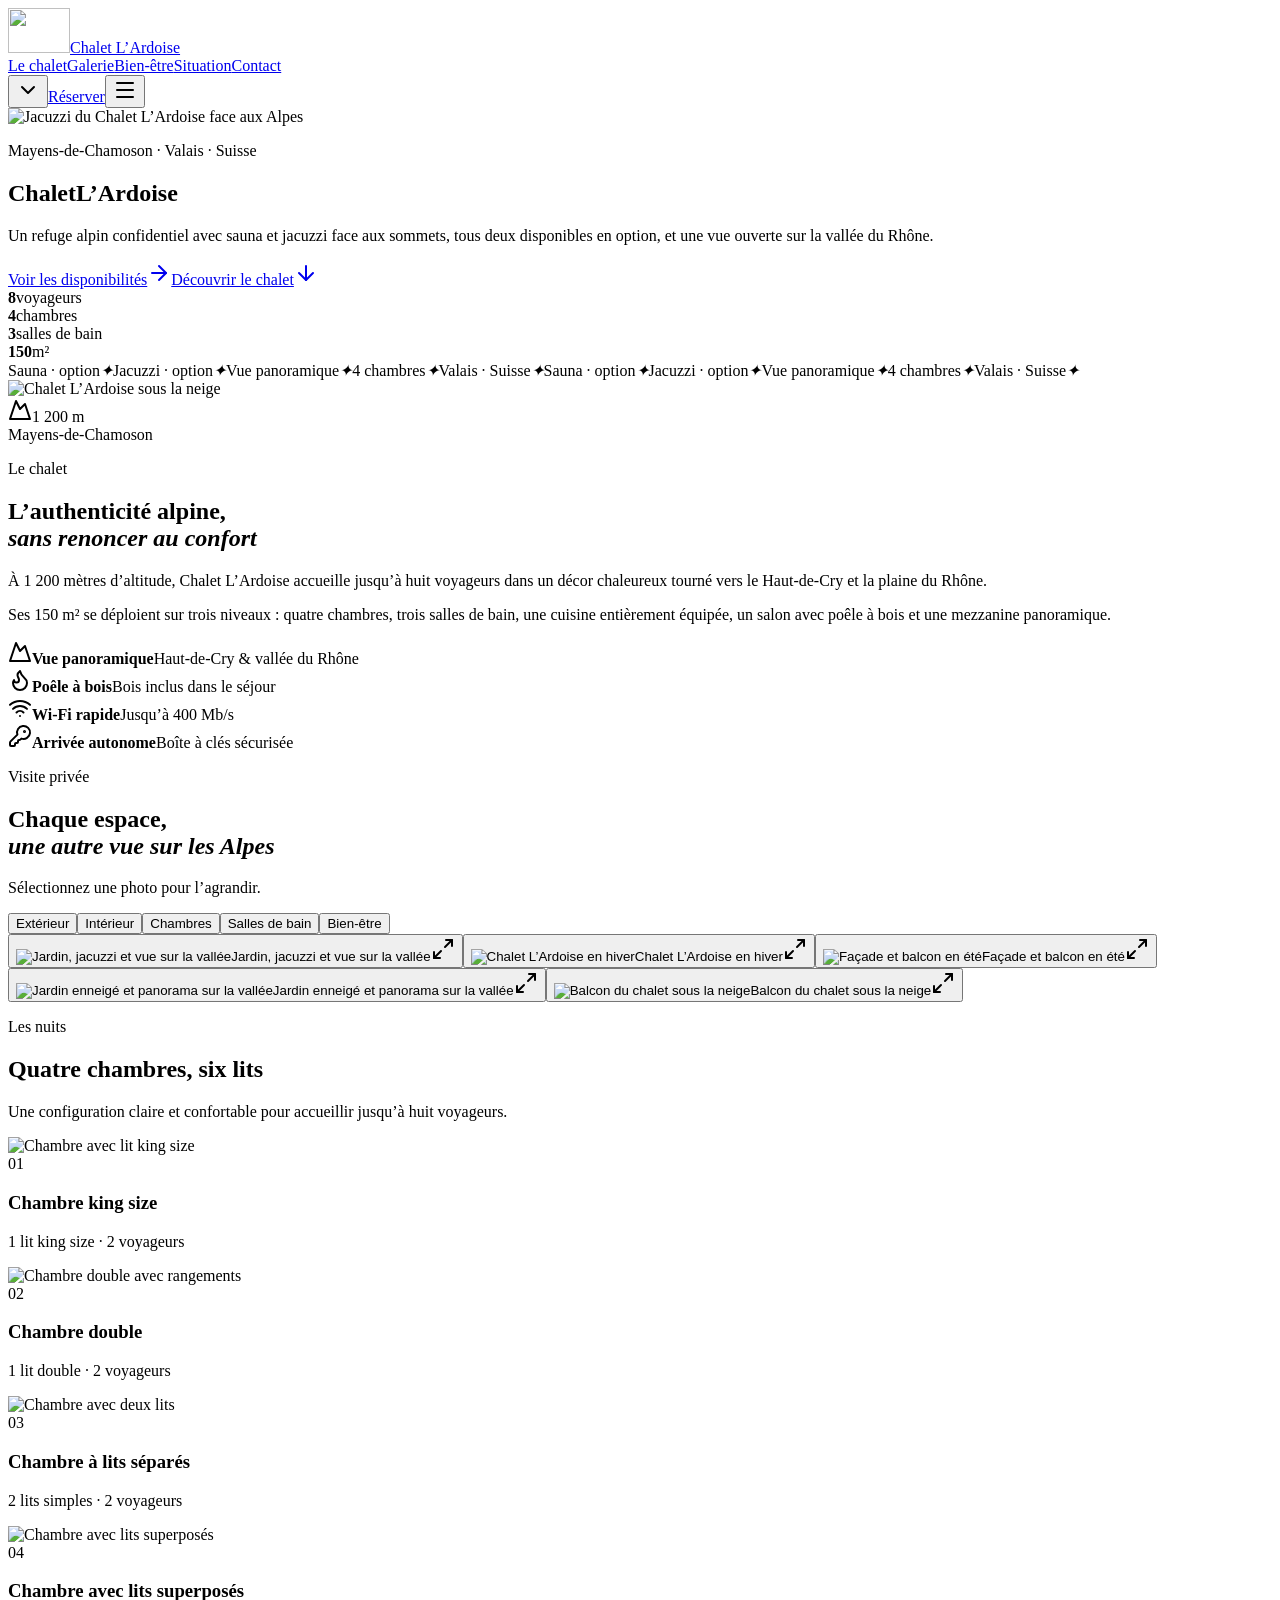
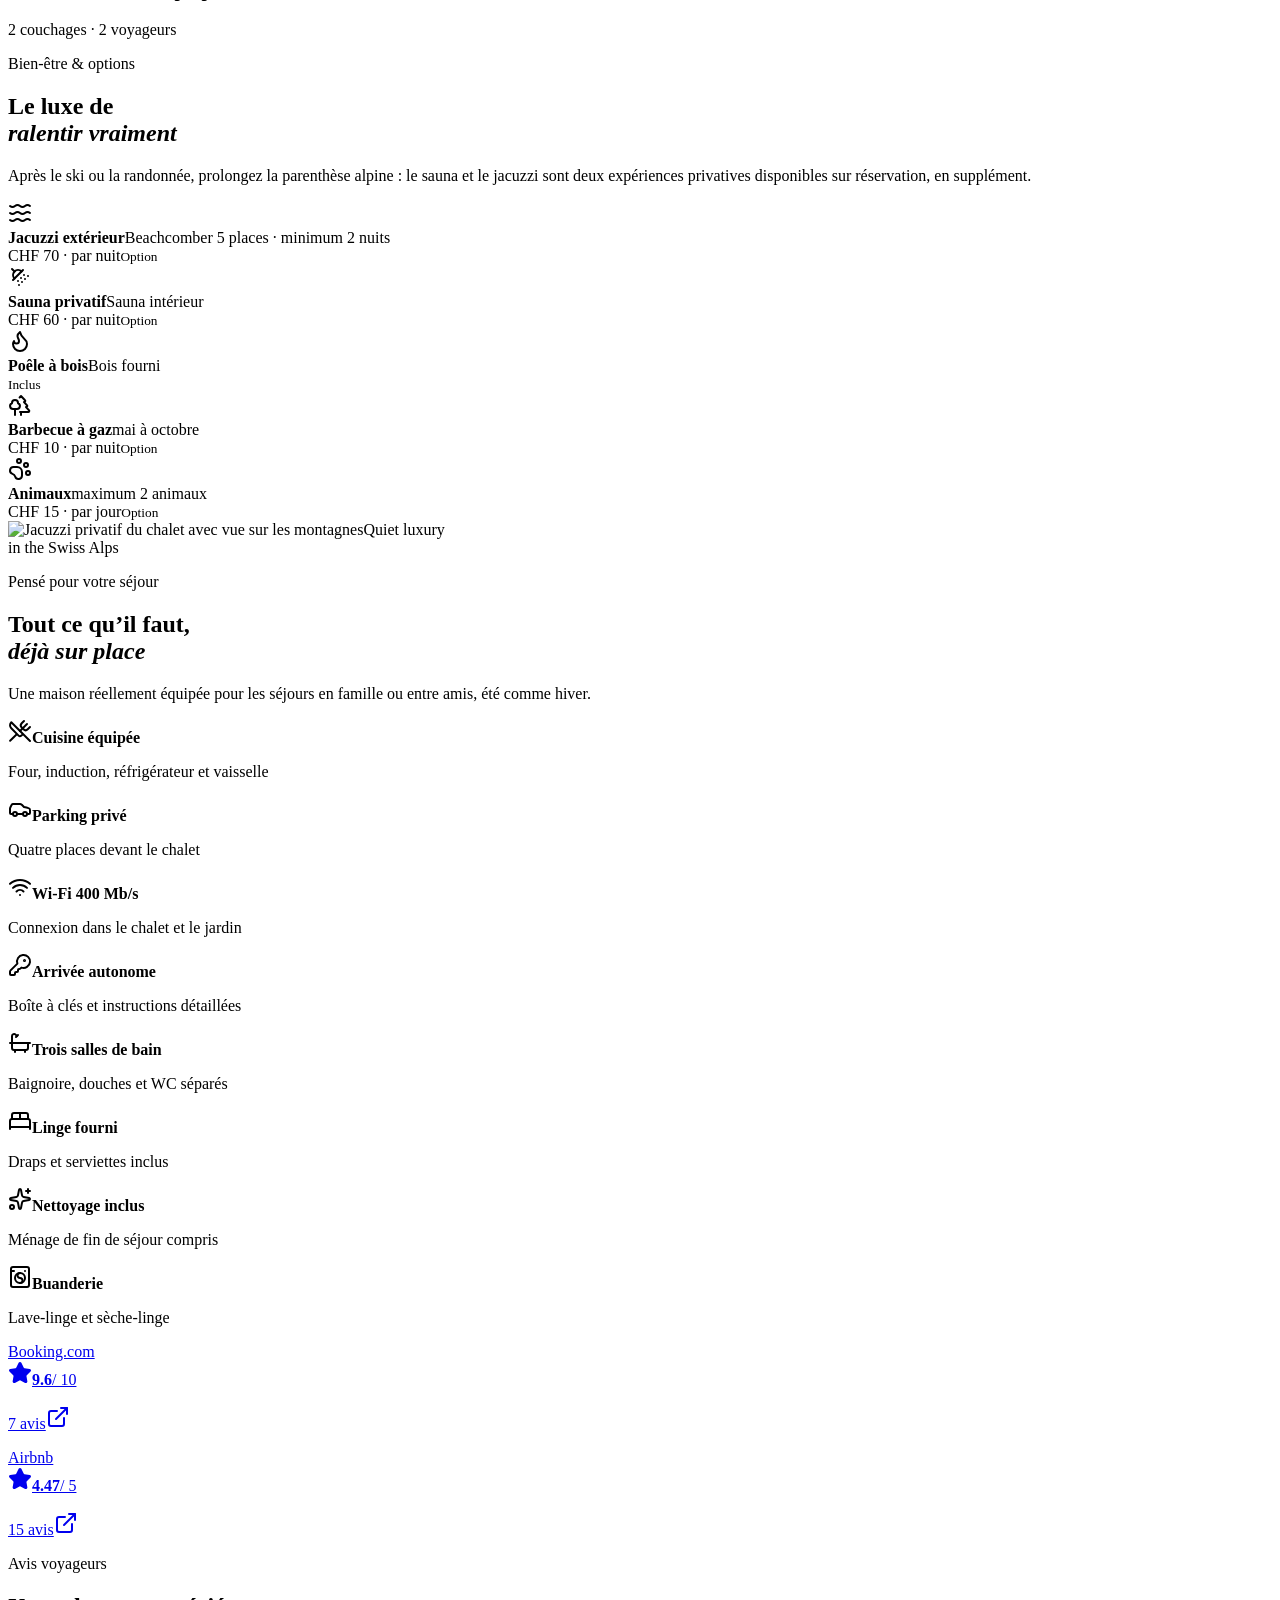
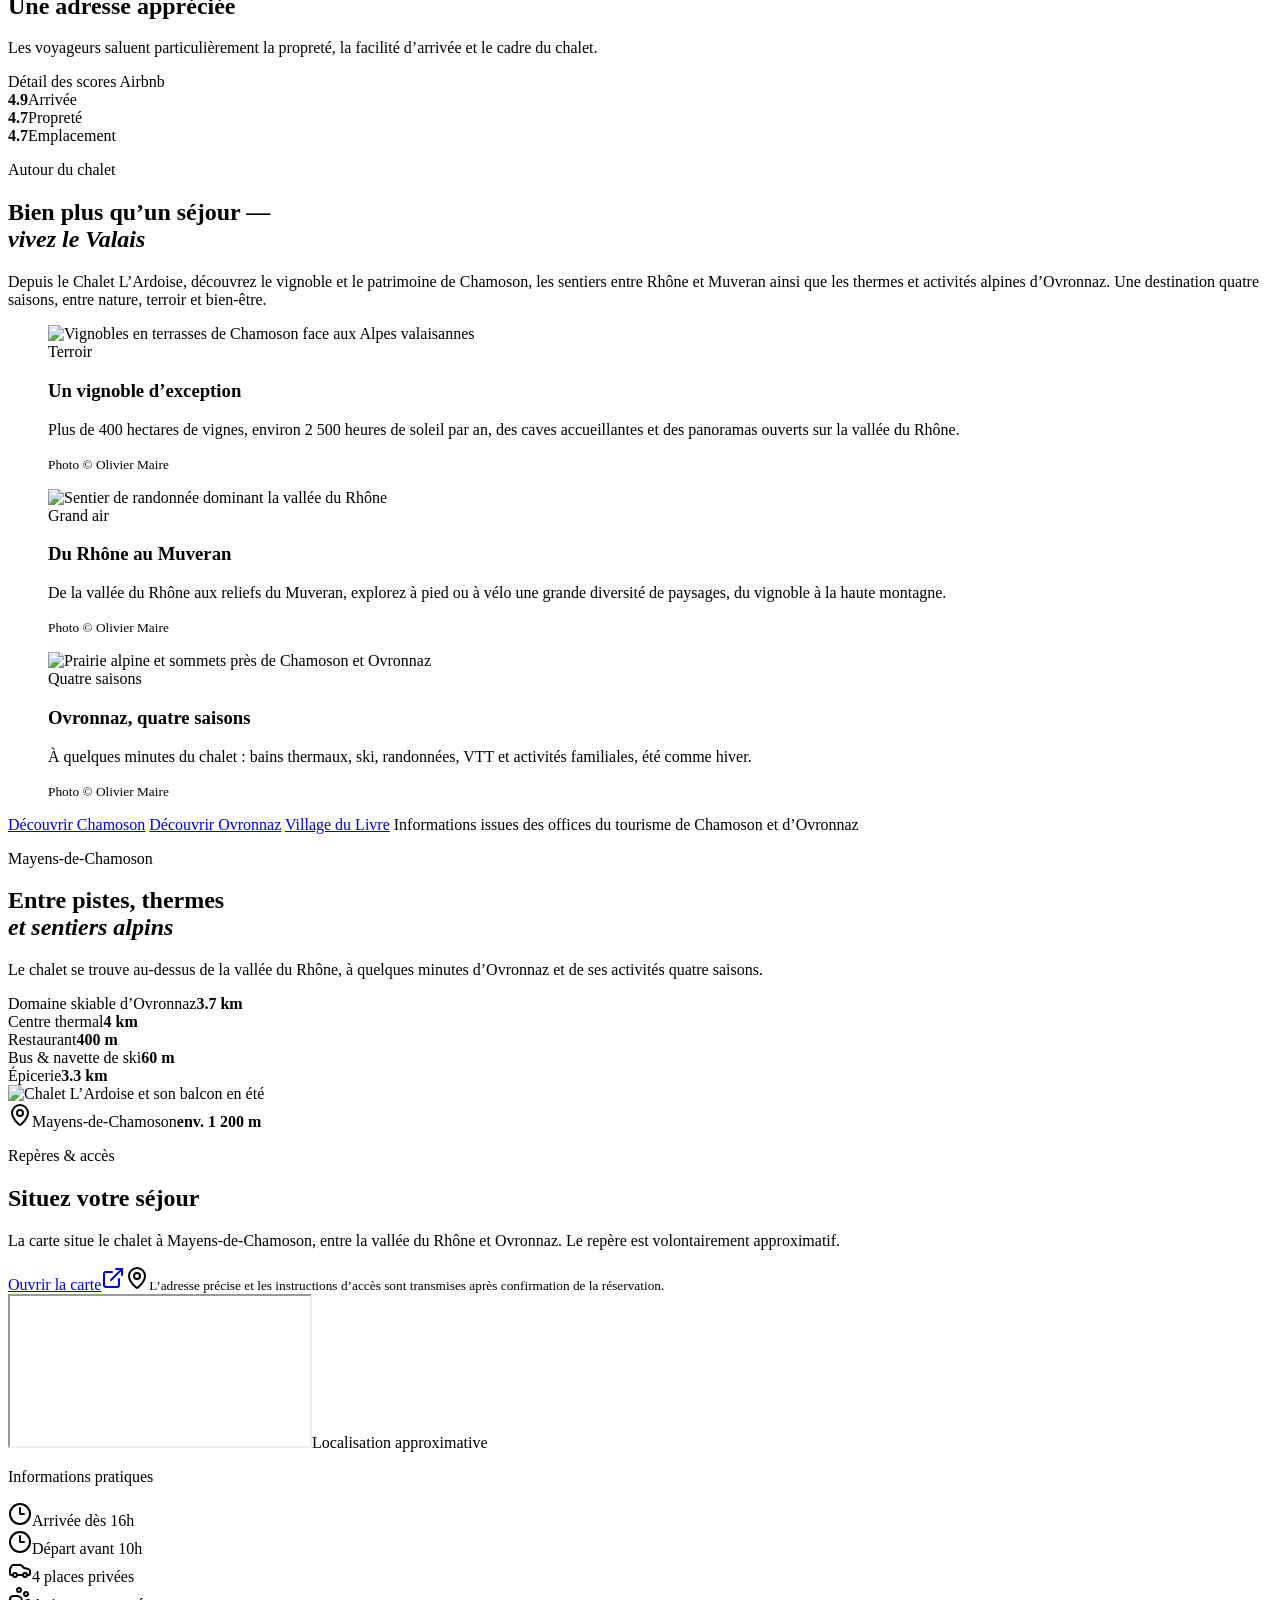
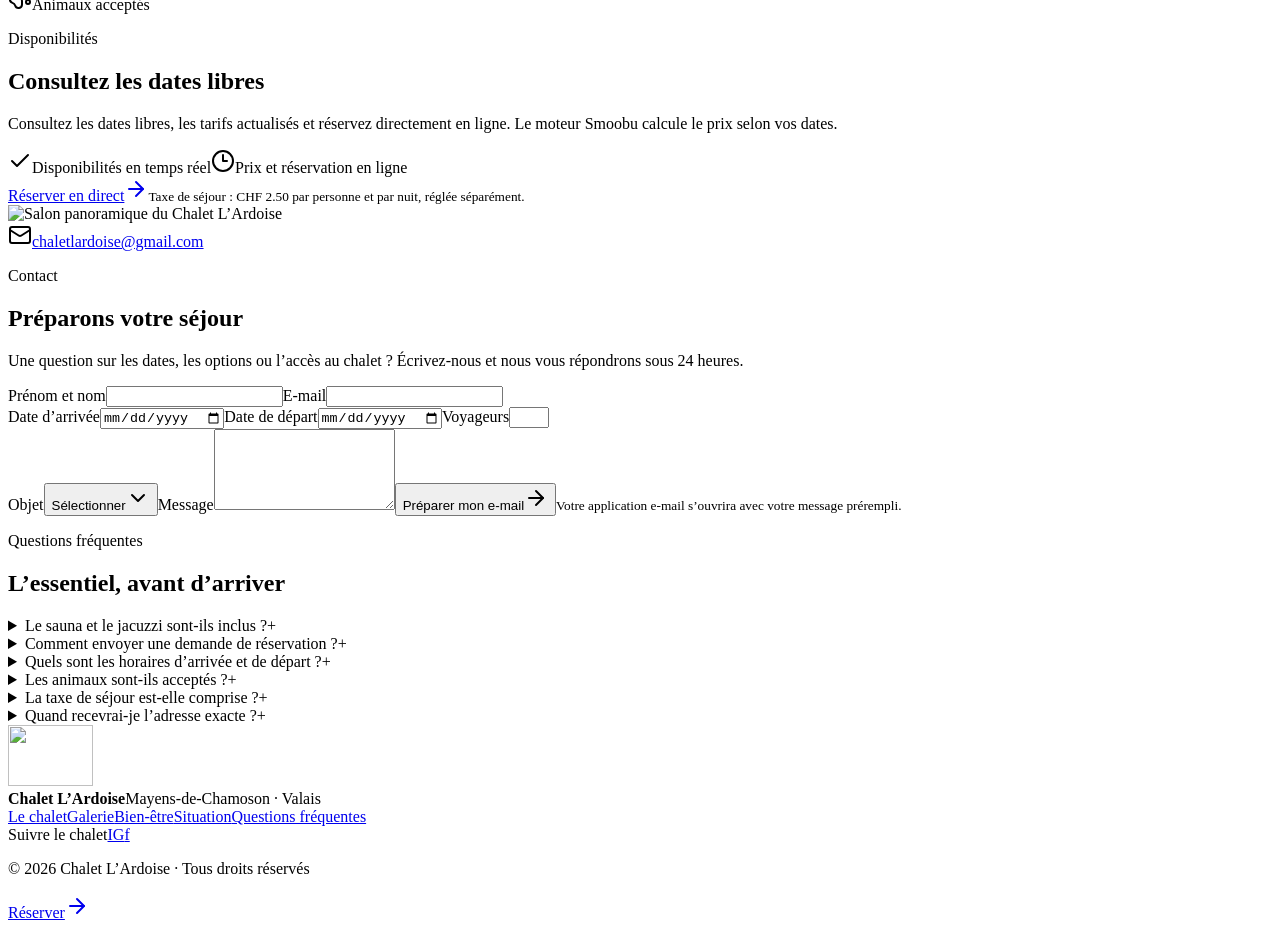
==== index.html @ bf45fed9 "Link chalet site reservation calls to direct booking engine" ====
<!DOCTYPE html><html lang="fr"><head><meta charSet="utf-8"/><meta name="viewport" content="width=device-width, initial-scale=1"/><link rel="preload" as="image" href="/chaletlardoise/images/logo.svg"/><link rel="preload" as="image" href="/chaletlardoise/images/hero-hot-tub.jpg" fetchPriority="high"/><link rel="stylesheet" href="/chaletlardoise/assets/index-BHR7tETQ.css" data-rsc-css-href="/chaletlardoise/assets/index-BHR7tETQ.css" data-precedence="vite-rsc/importer-resources"/><link rel="modulepreload" href="/chaletlardoise/assets/layout-segment-context-DBvBeHfX.js" crossorigin=""/><link rel="modulepreload" href="/chaletlardoise/assets/rolldown-runtime-S-ySWqyJ.js" crossorigin=""/><link rel="modulepreload" href="/chaletlardoise/assets/index-D-wQDluK.js" crossorigin=""/><link rel="modulepreload" href="/chaletlardoise/assets/framework-CXnKph_e.js" crossorigin=""/><link rel="modulepreload" href="/chaletlardoise/assets/page-B7Ju9-4Y.js" crossorigin=""/><title>Chalet L’Ardoise — Chalet de charme dans les Alpes valaisannes</title><meta name="description" content="Chalet alpin de 150 m² pour 8 voyageurs à Mayens-de-Chamoson : 4 chambres, vue panoramique, sauna et jacuzzi disponibles en option."/><link rel="shortcut icon" href="/chaletlardoise/images/logo.svg"/><link rel="icon" href="/chaletlardoise/images/logo.svg"/><script>self.__VINEXT_RSC_PARAMS__={}</script><script>self.__VINEXT_RSC_NAV__={"pathname":"/","searchParams":[]}</script><link rel="modulepreload" href="/chaletlardoise/assets/index-D-wQDluK.js" />
<link rel="stylesheet" href="/chaletlardoise/region.css"/><script defer src="/chaletlardoise/region.js"></script>
</head><body class="antialiased"><main><header class="site-header"><a class="brand" href="#top" aria-label="Chalet L’Ardoise — accueil"><img src="/chaletlardoise/images/logo.svg" alt="" width="62" height="45"/><span>Chalet L’Ardoise</span></a><nav class="desktop-nav" aria-label="Navigation principale"><a href="#chalet">Le chalet</a><a href="#galerie">Galerie</a><a href="#bien-etre">Bien-être</a><a href="#situation">Situation</a><a href="#contact">Contact</a></nav><div class="header-actions"><button type="button" role="combobox" aria-expanded="false" aria-autocomplete="none" dir="ltr" data-state="closed" data-slot="select-trigger" data-size="default" class="flex w-fit items-center justify-between gap-2 rounded-md border border-input bg-transparent px-3 py-2 text-sm whitespace-nowrap shadow-xs transition-[color,box-shadow] outline-none focus-visible:border-ring focus-visible:ring-[3px] focus-visible:ring-ring/50 disabled:cursor-not-allowed disabled:opacity-50 aria-invalid:border-destructive aria-invalid:ring-destructive/20 data-[placeholder]:text-muted-foreground data-[size=default]:h-9 data-[size=sm]:h-8 *:data-[slot=select-value]:line-clamp-1 *:data-[slot=select-value]:flex *:data-[slot=select-value]:items-center *:data-[slot=select-value]:gap-2 dark:bg-input/30 dark:hover:bg-input/50 dark:aria-invalid:ring-destructive/40 [&amp;_svg]:pointer-events-none [&amp;_svg]:shrink-0 [&amp;_svg:not([class*=&#x27;size-&#x27;])]:size-4 [&amp;_svg:not([class*=&#x27;text-&#x27;])]:text-muted-foreground language-trigger language-trigger-dark" aria-label="Language"><span data-slot="select-value" style="pointer-events:none"></span><svg xmlns="http://www.w3.org/2000/svg" width="24" height="24" viewBox="0 0 24 24" fill="none" stroke="currentColor" stroke-width="2" stroke-linecap="round" stroke-linejoin="round" class="lucide lucide-chevron-down size-4 opacity-50" aria-hidden="true"><path d="m6 9 6 6 6-6"></path></svg></button><select aria-hidden="true" tabindex="-1" style="position:absolute;border:0;width:1px;height:1px;padding:0;margin:-1px;overflow:hidden;clip:rect(0, 0, 0, 0);white-space:nowrap;word-wrap:normal"></select><a class="header-book" href="/chaletlardoise/reservation-preview/">Réserver</a><button class="menu-trigger" type="button" aria-label="Menu" aria-haspopup="dialog" aria-expanded="false" data-state="closed" data-slot="sheet-trigger"><svg xmlns="http://www.w3.org/2000/svg" width="24" height="24" viewBox="0 0 24 24" fill="none" stroke="currentColor" stroke-width="2" stroke-linecap="round" stroke-linejoin="round" class="lucide lucide-menu" aria-hidden="true"><path d="M4 5h16"></path><path d="M4 12h16"></path><path d="M4 19h16"></path></svg></button></div></header><section class="hero" id="top"><img class="hero-image" src="/chaletlardoise/images/hero-hot-tub.jpg" alt="Jacuzzi du Chalet L’Ardoise face aux Alpes" width="1536" height="1024" fetchPriority="high"/><div class="hero-shade"></div><div class="hero-content"><p class="eyebrow eyebrow-light">Mayens-de-Chamoson · Valais · Suisse</p><h1><span>Chalet</span>L’Ardoise</h1><p>Un refuge alpin confidentiel avec sauna et jacuzzi face aux sommets, tous deux disponibles en option, et une vue ouverte sur la vallée du Rhône.</p><div class="hero-actions"><a class="primary-button" href="/chaletlardoise/reservation-preview/">Voir les disponibilités<svg xmlns="http://www.w3.org/2000/svg" width="24" height="24" viewBox="0 0 24 24" fill="none" stroke="currentColor" stroke-width="2" stroke-linecap="round" stroke-linejoin="round" class="lucide lucide-arrow-right" aria-hidden="true"><path d="M5 12h14"></path><path d="m12 5 7 7-7 7"></path></svg></a><a class="text-link text-link-light" href="#chalet">Découvrir le chalet<svg xmlns="http://www.w3.org/2000/svg" width="24" height="24" viewBox="0 0 24 24" fill="none" stroke="currentColor" stroke-width="2" stroke-linecap="round" stroke-linejoin="round" class="lucide lucide-arrow-down" aria-hidden="true"><path d="M12 5v14"></path><path d="m19 12-7 7-7-7"></path></svg></a></div></div><div class="hero-facts" aria-label="Informations pratiques"><div><strong>8</strong><span>voyageurs</span></div><div><strong>4</strong><span>chambres</span></div><div><strong>3</strong><span>salles de bain</span></div><div><strong>150</strong><span>m²</span></div></div></section><div class="marquee" aria-hidden="true"><div><span>Sauna · option</span><i>✦</i><span>Jacuzzi · option</span><i>✦</i><span>Vue panoramique</span><i>✦</i><span>4 chambres</span><i>✦</i><span>Valais · Suisse</span><i>✦</i><span>Sauna · option</span><i>✦</i><span>Jacuzzi · option</span><i>✦</i><span>Vue panoramique</span><i>✦</i><span>4 chambres</span><i>✦</i><span>Valais · Suisse</span><i>✦</i></div></div><section class="intro-section" id="chalet"><div class="intro-image-wrap"><img src="/chaletlardoise/images/chalet-winter.jpg" alt="Chalet L’Ardoise sous la neige" width="1536" height="1024" loading="lazy"/><div class="image-note"><svg xmlns="http://www.w3.org/2000/svg" width="24" height="24" viewBox="0 0 24 24" fill="none" stroke="currentColor" stroke-width="2" stroke-linecap="round" stroke-linejoin="round" class="lucide lucide-mountain" aria-hidden="true"><path d="m8 3 4 8 5-5 5 15H2L8 3z"></path></svg><span>1 200 m<br/>Mayens-de-Chamoson</span></div></div><div class="intro-copy section-copy"><p class="eyebrow">Le chalet</p><h2>L’authenticité alpine,<br/><em>sans renoncer au confort</em></h2><p>À 1 200 mètres d’altitude, Chalet L’Ardoise accueille jusqu’à huit voyageurs dans un décor chaleureux tourné vers le Haut-de-Cry et la plaine du Rhône.</p><p>Ses 150 m² se déploient sur trois niveaux : quatre chambres, trois salles de bain, une cuisine entièrement équipée, un salon avec poêle à bois et une mezzanine panoramique.</p><div class="feature-grid"><div><svg xmlns="http://www.w3.org/2000/svg" width="24" height="24" viewBox="0 0 24 24" fill="none" stroke="currentColor" stroke-width="2" stroke-linecap="round" stroke-linejoin="round" class="lucide lucide-mountain" aria-hidden="true"><path d="m8 3 4 8 5-5 5 15H2L8 3z"></path></svg><strong>Vue panoramique</strong><span>Haut-de-Cry &amp; vallée du Rhône</span></div><div><svg xmlns="http://www.w3.org/2000/svg" width="24" height="24" viewBox="0 0 24 24" fill="none" stroke="currentColor" stroke-width="2" stroke-linecap="round" stroke-linejoin="round" class="lucide lucide-flame" aria-hidden="true"><path d="M12 3q1 4 4 6.5t3 5.5a1 1 0 0 1-14 0 5 5 0 0 1 1-3 1 1 0 0 0 5 0c0-2-1.5-3-1.5-5q0-2 2.5-4"></path></svg><strong>Poêle à bois</strong><span>Bois inclus dans le séjour</span></div><div><svg xmlns="http://www.w3.org/2000/svg" width="24" height="24" viewBox="0 0 24 24" fill="none" stroke="currentColor" stroke-width="2" stroke-linecap="round" stroke-linejoin="round" class="lucide lucide-wifi" aria-hidden="true"><path d="M12 20h.01"></path><path d="M2 8.82a15 15 0 0 1 20 0"></path><path d="M5 12.859a10 10 0 0 1 14 0"></path><path d="M8.5 16.429a5 5 0 0 1 7 0"></path></svg><strong>Wi-Fi rapide</strong><span>Jusqu’à 400 Mb/s</span></div><div><svg xmlns="http://www.w3.org/2000/svg" width="24" height="24" viewBox="0 0 24 24" fill="none" stroke="currentColor" stroke-width="2" stroke-linecap="round" stroke-linejoin="round" class="lucide lucide-key-round" aria-hidden="true"><path d="M2.586 17.414A2 2 0 0 0 2 18.828V21a1 1 0 0 0 1 1h3a1 1 0 0 0 1-1v-1a1 1 0 0 1 1-1h1a1 1 0 0 0 1-1v-1a1 1 0 0 1 1-1h.172a2 2 0 0 0 1.414-.586l.814-.814a6.5 6.5 0 1 0-4-4z"></path><circle cx="16.5" cy="7.5" r=".5" fill="currentColor"></circle></svg><strong>Arrivée autonome</strong><span>Boîte à clés sécurisée</span></div></div></div></section><section class="gallery-section" id="galerie"><div class="section-heading section-heading-light"><div><p class="eyebrow eyebrow-light">Visite privée</p><h2>Chaque espace,<br/><em>une autre vue sur les Alpes</em></h2></div><p>Sélectionnez une photo pour l’agrandir.</p></div><div dir="ltr" data-orientation="horizontal" data-slot="tabs" class="group/tabs flex gap-2 data-[orientation=horizontal]:flex-col gallery-tabs"><div role="tablist" aria-orientation="horizontal" data-slot="tabs-list" data-variant="line" class="group/tabs-list inline-flex w-fit items-center justify-center rounded-lg p-[3px] text-muted-foreground group-data-[orientation=horizontal]/tabs:h-9 group-data-[orientation=vertical]/tabs:h-fit group-data-[orientation=vertical]/tabs:flex-col data-[variant=line]:rounded-none gap-1 bg-transparent gallery-tabs-list" tabindex="-1" data-orientation="horizontal" style="outline:none"><button type="button" role="tab" aria-selected="true" aria-controls="radix-_R_4b6_-content-exterior" data-state="active" id="radix-_R_4b6_-trigger-exterior" data-slot="tabs-trigger" class="relative inline-flex h-[calc(100%-1px)] flex-1 items-center justify-center gap-1.5 rounded-md border border-transparent px-2 py-1 text-sm font-medium whitespace-nowrap text-foreground/60 transition-all group-data-[orientation=vertical]/tabs:w-full group-data-[orientation=vertical]/tabs:justify-start hover:text-foreground focus-visible:border-ring focus-visible:ring-[3px] focus-visible:ring-ring/50 focus-visible:outline-1 focus-visible:outline-ring disabled:pointer-events-none disabled:opacity-50 group-data-[variant=default]/tabs-list:data-[state=active]:shadow-sm group-data-[variant=line]/tabs-list:data-[state=active]:shadow-none dark:text-muted-foreground dark:hover:text-foreground [&amp;_svg]:pointer-events-none [&amp;_svg]:shrink-0 [&amp;_svg:not([class*=&#x27;size-&#x27;])]:size-4 group-data-[variant=line]/tabs-list:bg-transparent group-data-[variant=line]/tabs-list:data-[state=active]:bg-transparent dark:group-data-[variant=line]/tabs-list:data-[state=active]:border-transparent dark:group-data-[variant=line]/tabs-list:data-[state=active]:bg-transparent data-[state=active]:bg-background data-[state=active]:text-foreground dark:data-[state=active]:border-input dark:data-[state=active]:bg-input/30 dark:data-[state=active]:text-foreground after:absolute after:bg-foreground after:opacity-0 after:transition-opacity group-data-[orientation=horizontal]/tabs:after:inset-x-0 group-data-[orientation=horizontal]/tabs:after:bottom-[-5px] group-data-[orientation=horizontal]/tabs:after:h-0.5 group-data-[orientation=vertical]/tabs:after:inset-y-0 group-data-[orientation=vertical]/tabs:after:-right-1 group-data-[orientation=vertical]/tabs:after:w-0.5 group-data-[variant=line]/tabs-list:data-[state=active]:after:opacity-100" tabindex="-1" data-orientation="horizontal" data-radix-collection-item="">Extérieur</button><button type="button" role="tab" aria-selected="false" aria-controls="radix-_R_4b6_-content-interior" data-state="inactive" id="radix-_R_4b6_-trigger-interior" data-slot="tabs-trigger" class="relative inline-flex h-[calc(100%-1px)] flex-1 items-center justify-center gap-1.5 rounded-md border border-transparent px-2 py-1 text-sm font-medium whitespace-nowrap text-foreground/60 transition-all group-data-[orientation=vertical]/tabs:w-full group-data-[orientation=vertical]/tabs:justify-start hover:text-foreground focus-visible:border-ring focus-visible:ring-[3px] focus-visible:ring-ring/50 focus-visible:outline-1 focus-visible:outline-ring disabled:pointer-events-none disabled:opacity-50 group-data-[variant=default]/tabs-list:data-[state=active]:shadow-sm group-data-[variant=line]/tabs-list:data-[state=active]:shadow-none dark:text-muted-foreground dark:hover:text-foreground [&amp;_svg]:pointer-events-none [&amp;_svg]:shrink-0 [&amp;_svg:not([class*=&#x27;size-&#x27;])]:size-4 group-data-[variant=line]/tabs-list:bg-transparent group-data-[variant=line]/tabs-list:data-[state=active]:bg-transparent dark:group-data-[variant=line]/tabs-list:data-[state=active]:border-transparent dark:group-data-[variant=line]/tabs-list:data-[state=active]:bg-transparent data-[state=active]:bg-background data-[state=active]:text-foreground dark:data-[state=active]:border-input dark:data-[state=active]:bg-input/30 dark:data-[state=active]:text-foreground after:absolute after:bg-foreground after:opacity-0 after:transition-opacity group-data-[orientation=horizontal]/tabs:after:inset-x-0 group-data-[orientation=horizontal]/tabs:after:bottom-[-5px] group-data-[orientation=horizontal]/tabs:after:h-0.5 group-data-[orientation=vertical]/tabs:after:inset-y-0 group-data-[orientation=vertical]/tabs:after:-right-1 group-data-[orientation=vertical]/tabs:after:w-0.5 group-data-[variant=line]/tabs-list:data-[state=active]:after:opacity-100" tabindex="-1" data-orientation="horizontal" data-radix-collection-item="">Intérieur</button><button type="button" role="tab" aria-selected="false" aria-controls="radix-_R_4b6_-content-bedrooms" data-state="inactive" id="radix-_R_4b6_-trigger-bedrooms" data-slot="tabs-trigger" class="relative inline-flex h-[calc(100%-1px)] flex-1 items-center justify-center gap-1.5 rounded-md border border-transparent px-2 py-1 text-sm font-medium whitespace-nowrap text-foreground/60 transition-all group-data-[orientation=vertical]/tabs:w-full group-data-[orientation=vertical]/tabs:justify-start hover:text-foreground focus-visible:border-ring focus-visible:ring-[3px] focus-visible:ring-ring/50 focus-visible:outline-1 focus-visible:outline-ring disabled:pointer-events-none disabled:opacity-50 group-data-[variant=default]/tabs-list:data-[state=active]:shadow-sm group-data-[variant=line]/tabs-list:data-[state=active]:shadow-none dark:text-muted-foreground dark:hover:text-foreground [&amp;_svg]:pointer-events-none [&amp;_svg]:shrink-0 [&amp;_svg:not([class*=&#x27;size-&#x27;])]:size-4 group-data-[variant=line]/tabs-list:bg-transparent group-data-[variant=line]/tabs-list:data-[state=active]:bg-transparent dark:group-data-[variant=line]/tabs-list:data-[state=active]:border-transparent dark:group-data-[variant=line]/tabs-list:data-[state=active]:bg-transparent data-[state=active]:bg-background data-[state=active]:text-foreground dark:data-[state=active]:border-input dark:data-[state=active]:bg-input/30 dark:data-[state=active]:text-foreground after:absolute after:bg-foreground after:opacity-0 after:transition-opacity group-data-[orientation=horizontal]/tabs:after:inset-x-0 group-data-[orientation=horizontal]/tabs:after:bottom-[-5px] group-data-[orientation=horizontal]/tabs:after:h-0.5 group-data-[orientation=vertical]/tabs:after:inset-y-0 group-data-[orientation=vertical]/tabs:after:-right-1 group-data-[orientation=vertical]/tabs:after:w-0.5 group-data-[variant=line]/tabs-list:data-[state=active]:after:opacity-100" tabindex="-1" data-orientation="horizontal" data-radix-collection-item="">Chambres</button><button type="button" role="tab" aria-selected="false" aria-controls="radix-_R_4b6_-content-bathrooms" data-state="inactive" id="radix-_R_4b6_-trigger-bathrooms" data-slot="tabs-trigger" class="relative inline-flex h-[calc(100%-1px)] flex-1 items-center justify-center gap-1.5 rounded-md border border-transparent px-2 py-1 text-sm font-medium whitespace-nowrap text-foreground/60 transition-all group-data-[orientation=vertical]/tabs:w-full group-data-[orientation=vertical]/tabs:justify-start hover:text-foreground focus-visible:border-ring focus-visible:ring-[3px] focus-visible:ring-ring/50 focus-visible:outline-1 focus-visible:outline-ring disabled:pointer-events-none disabled:opacity-50 group-data-[variant=default]/tabs-list:data-[state=active]:shadow-sm group-data-[variant=line]/tabs-list:data-[state=active]:shadow-none dark:text-muted-foreground dark:hover:text-foreground [&amp;_svg]:pointer-events-none [&amp;_svg]:shrink-0 [&amp;_svg:not([class*=&#x27;size-&#x27;])]:size-4 group-data-[variant=line]/tabs-list:bg-transparent group-data-[variant=line]/tabs-list:data-[state=active]:bg-transparent dark:group-data-[variant=line]/tabs-list:data-[state=active]:border-transparent dark:group-data-[variant=line]/tabs-list:data-[state=active]:bg-transparent data-[state=active]:bg-background data-[state=active]:text-foreground dark:data-[state=active]:border-input dark:data-[state=active]:bg-input/30 dark:data-[state=active]:text-foreground after:absolute after:bg-foreground after:opacity-0 after:transition-opacity group-data-[orientation=horizontal]/tabs:after:inset-x-0 group-data-[orientation=horizontal]/tabs:after:bottom-[-5px] group-data-[orientation=horizontal]/tabs:after:h-0.5 group-data-[orientation=vertical]/tabs:after:inset-y-0 group-data-[orientation=vertical]/tabs:after:-right-1 group-data-[orientation=vertical]/tabs:after:w-0.5 group-data-[variant=line]/tabs-list:data-[state=active]:after:opacity-100" tabindex="-1" data-orientation="horizontal" data-radix-collection-item="">Salles de bain</button><button type="button" role="tab" aria-selected="false" aria-controls="radix-_R_4b6_-content-wellness" data-state="inactive" id="radix-_R_4b6_-trigger-wellness" data-slot="tabs-trigger" class="relative inline-flex h-[calc(100%-1px)] flex-1 items-center justify-center gap-1.5 rounded-md border border-transparent px-2 py-1 text-sm font-medium whitespace-nowrap text-foreground/60 transition-all group-data-[orientation=vertical]/tabs:w-full group-data-[orientation=vertical]/tabs:justify-start hover:text-foreground focus-visible:border-ring focus-visible:ring-[3px] focus-visible:ring-ring/50 focus-visible:outline-1 focus-visible:outline-ring disabled:pointer-events-none disabled:opacity-50 group-data-[variant=default]/tabs-list:data-[state=active]:shadow-sm group-data-[variant=line]/tabs-list:data-[state=active]:shadow-none dark:text-muted-foreground dark:hover:text-foreground [&amp;_svg]:pointer-events-none [&amp;_svg]:shrink-0 [&amp;_svg:not([class*=&#x27;size-&#x27;])]:size-4 group-data-[variant=line]/tabs-list:bg-transparent group-data-[variant=line]/tabs-list:data-[state=active]:bg-transparent dark:group-data-[variant=line]/tabs-list:data-[state=active]:border-transparent dark:group-data-[variant=line]/tabs-list:data-[state=active]:bg-transparent data-[state=active]:bg-background data-[state=active]:text-foreground dark:data-[state=active]:border-input dark:data-[state=active]:bg-input/30 dark:data-[state=active]:text-foreground after:absolute after:bg-foreground after:opacity-0 after:transition-opacity group-data-[orientation=horizontal]/tabs:after:inset-x-0 group-data-[orientation=horizontal]/tabs:after:bottom-[-5px] group-data-[orientation=horizontal]/tabs:after:h-0.5 group-data-[orientation=vertical]/tabs:after:inset-y-0 group-data-[orientation=vertical]/tabs:after:-right-1 group-data-[orientation=vertical]/tabs:after:w-0.5 group-data-[variant=line]/tabs-list:data-[state=active]:after:opacity-100" tabindex="-1" data-orientation="horizontal" data-radix-collection-item="">Bien-être</button></div><div data-state="active" data-orientation="horizontal" role="tabpanel" aria-labelledby="radix-_R_4b6_-trigger-exterior" id="radix-_R_4b6_-content-exterior" tabindex="0" data-slot="tabs-content" class="flex-1 outline-none gallery-panel" style="animation-duration:0s"><button class="gallery-card" type="button"><img src="/chaletlardoise/images/hero-hot-tub.jpg" alt="Jardin, jacuzzi et vue sur la vallée" width="1536" height="1024" loading="lazy"/><span>Jardin, jacuzzi et vue sur la vallée</span><svg xmlns="http://www.w3.org/2000/svg" width="24" height="24" viewBox="0 0 24 24" fill="none" stroke="currentColor" stroke-width="2" stroke-linecap="round" stroke-linejoin="round" class="lucide lucide-maximize2 lucide-maximize-2" aria-hidden="true"><path d="M15 3h6v6"></path><path d="m21 3-7 7"></path><path d="m3 21 7-7"></path><path d="M9 21H3v-6"></path></svg></button><button class="gallery-card" type="button"><img src="/chaletlardoise/images/chalet-winter.jpg" alt="Chalet L’Ardoise en hiver" width="1536" height="1024" loading="lazy"/><span>Chalet L’Ardoise en hiver</span><svg xmlns="http://www.w3.org/2000/svg" width="24" height="24" viewBox="0 0 24 24" fill="none" stroke="currentColor" stroke-width="2" stroke-linecap="round" stroke-linejoin="round" class="lucide lucide-maximize2 lucide-maximize-2" aria-hidden="true"><path d="M15 3h6v6"></path><path d="m21 3-7 7"></path><path d="m3 21 7-7"></path><path d="M9 21H3v-6"></path></svg></button><button class="gallery-card" type="button"><img src="/chaletlardoise/images/chalet-summer.jpg" alt="Façade et balcon en été" width="1024" height="1536" loading="lazy"/><span>Façade et balcon en été</span><svg xmlns="http://www.w3.org/2000/svg" width="24" height="24" viewBox="0 0 24 24" fill="none" stroke="currentColor" stroke-width="2" stroke-linecap="round" stroke-linejoin="round" class="lucide lucide-maximize2 lucide-maximize-2" aria-hidden="true"><path d="M15 3h6v6"></path><path d="m21 3-7 7"></path><path d="m3 21 7-7"></path><path d="M9 21H3v-6"></path></svg></button><button class="gallery-card" type="button"><img src="/chaletlardoise/images/chalet-winter-view.jpg" alt="Jardin enneigé et panorama sur la vallée" width="1600" height="1200" loading="lazy"/><span>Jardin enneigé et panorama sur la vallée</span><svg xmlns="http://www.w3.org/2000/svg" width="24" height="24" viewBox="0 0 24 24" fill="none" stroke="currentColor" stroke-width="2" stroke-linecap="round" stroke-linejoin="round" class="lucide lucide-maximize2 lucide-maximize-2" aria-hidden="true"><path d="M15 3h6v6"></path><path d="m21 3-7 7"></path><path d="m3 21 7-7"></path><path d="M9 21H3v-6"></path></svg></button><button class="gallery-card" type="button"><img src="/chaletlardoise/images/winter-balcony.jpg" alt="Balcon du chalet sous la neige" width="1600" height="1200" loading="lazy"/><span>Balcon du chalet sous la neige</span><svg xmlns="http://www.w3.org/2000/svg" width="24" height="24" viewBox="0 0 24 24" fill="none" stroke="currentColor" stroke-width="2" stroke-linecap="round" stroke-linejoin="round" class="lucide lucide-maximize2 lucide-maximize-2" aria-hidden="true"><path d="M15 3h6v6"></path><path d="m21 3-7 7"></path><path d="m3 21 7-7"></path><path d="M9 21H3v-6"></path></svg></button></div><div data-state="inactive" data-orientation="horizontal" role="tabpanel" aria-labelledby="radix-_R_4b6_-trigger-interior" hidden="" id="radix-_R_4b6_-content-interior" tabindex="0" data-slot="tabs-content" class="flex-1 outline-none gallery-panel"></div><div data-state="inactive" data-orientation="horizontal" role="tabpanel" aria-labelledby="radix-_R_4b6_-trigger-bedrooms" hidden="" id="radix-_R_4b6_-content-bedrooms" tabindex="0" data-slot="tabs-content" class="flex-1 outline-none gallery-panel"></div><div data-state="inactive" data-orientation="horizontal" role="tabpanel" aria-labelledby="radix-_R_4b6_-trigger-bathrooms" hidden="" id="radix-_R_4b6_-content-bathrooms" tabindex="0" data-slot="tabs-content" class="flex-1 outline-none gallery-panel"></div><div data-state="inactive" data-orientation="horizontal" role="tabpanel" aria-labelledby="radix-_R_4b6_-trigger-wellness" hidden="" id="radix-_R_4b6_-content-wellness" tabindex="0" data-slot="tabs-content" class="flex-1 outline-none gallery-panel"></div></div></section><section class="sleeping-section" aria-labelledby="sleeping-title"><div class="section-heading"><div><p class="eyebrow">Les nuits</p><h2 id="sleeping-title">Quatre chambres, six lits</h2></div><p>Une configuration claire et confortable pour accueillir jusqu’à huit voyageurs.</p></div><div class="sleeping-grid"><article><img src="/chaletlardoise/images/bedroom-king.jpg" alt="Chambre avec lit king size" width="1536" height="1024" loading="lazy"/><div><span>0<!-- -->1</span><h3>Chambre king size</h3><p>1 lit king size · 2 voyageurs</p></div></article><article><img src="/chaletlardoise/images/bedroom-queen.jpg" alt="Chambre double avec rangements" width="1300" height="900" loading="lazy"/><div><span>0<!-- -->2</span><h3>Chambre double</h3><p>1 lit double · 2 voyageurs</p></div></article><article><img src="/chaletlardoise/images/bedroom-twin.jpg" alt="Chambre avec deux lits" width="1300" height="900" loading="lazy"/><div><span>0<!-- -->3</span><h3>Chambre à lits séparés</h3><p>2 lits simples · 2 voyageurs</p></div></article><article><img src="/chaletlardoise/images/bedroom-bunk.jpg" alt="Chambre avec lits superposés" width="1300" height="900" loading="lazy"/><div><span>0<!-- -->4</span><h3>Chambre avec lits superposés</h3><p>2 couchages · 2 voyageurs</p></div></article></div></section><section class="wellness-section" id="bien-etre"><div class="wellness-copy section-copy section-copy-dark"><p class="eyebrow eyebrow-light">Bien-être &amp; options</p><h2>Le luxe de<br/><em>ralentir vraiment</em></h2><p>Après le ski ou la randonnée, prolongez la parenthèse alpine : le sauna et le jacuzzi sont deux expériences privatives disponibles sur réservation, en supplément.</p><div class="option-list"><div class="option-row"><svg xmlns="http://www.w3.org/2000/svg" width="24" height="24" viewBox="0 0 24 24" fill="none" stroke="currentColor" stroke-width="2" stroke-linecap="round" stroke-linejoin="round" class="lucide lucide-waves-horizontal" aria-hidden="true"><path d="M2 12q2.5 2 5 0t5 0 5 0 5 0"></path><path d="M2 19q2.5 2 5 0t5 0 5 0 5 0"></path><path d="M2 5q2.5 2 5 0t5 0 5 0 5 0"></path></svg><div><strong>Jacuzzi extérieur</strong><span>Beachcomber 5 places · minimum 2 nuits</span></div><div class="option-price"><span>CHF 70 · par nuit</span><small>Option</small></div></div><div class="option-row"><svg xmlns="http://www.w3.org/2000/svg" width="24" height="24" viewBox="0 0 24 24" fill="none" stroke="currentColor" stroke-width="2" stroke-linecap="round" stroke-linejoin="round" class="lucide lucide-shower-head" aria-hidden="true"><path d="m4 4 2.5 2.5"></path><path d="M13.5 6.5a4.95 4.95 0 0 0-7 7"></path><path d="M15 5 5 15"></path><path d="M14 17v.01"></path><path d="M10 16v.01"></path><path d="M13 13v.01"></path><path d="M16 10v.01"></path><path d="M11 20v.01"></path><path d="M17 14v.01"></path><path d="M20 11v.01"></path></svg><div><strong>Sauna privatif</strong><span>Sauna intérieur</span></div><div class="option-price"><span>CHF 60 · par nuit</span><small>Option</small></div></div><div class="option-row"><svg xmlns="http://www.w3.org/2000/svg" width="24" height="24" viewBox="0 0 24 24" fill="none" stroke="currentColor" stroke-width="2" stroke-linecap="round" stroke-linejoin="round" class="lucide lucide-flame" aria-hidden="true"><path d="M12 3q1 4 4 6.5t3 5.5a1 1 0 0 1-14 0 5 5 0 0 1 1-3 1 1 0 0 0 5 0c0-2-1.5-3-1.5-5q0-2 2.5-4"></path></svg><div><strong>Poêle à bois</strong><span>Bois fourni</span></div><div class="option-price"><span></span><small>Inclus</small></div></div><div class="option-row"><svg xmlns="http://www.w3.org/2000/svg" width="24" height="24" viewBox="0 0 24 24" fill="none" stroke="currentColor" stroke-width="2" stroke-linecap="round" stroke-linejoin="round" class="lucide lucide-trees" aria-hidden="true"><path d="M10 10v.2A3 3 0 0 1 8.9 16H5a3 3 0 0 1-1-5.8V10a3 3 0 0 1 6 0Z"></path><path d="M7 16v6"></path><path d="M13 19v3"></path><path d="M12 19h8.3a1 1 0 0 0 .7-1.7L18 14h.3a1 1 0 0 0 .7-1.7L16 9h.2a1 1 0 0 0 .8-1.7L13 3l-1.4 1.5"></path></svg><div><strong>Barbecue à gaz</strong><span>mai à octobre</span></div><div class="option-price"><span>CHF 10 · par nuit</span><small>Option</small></div></div><div class="option-row"><svg xmlns="http://www.w3.org/2000/svg" width="24" height="24" viewBox="0 0 24 24" fill="none" stroke="currentColor" stroke-width="2" stroke-linecap="round" stroke-linejoin="round" class="lucide lucide-paw-print" aria-hidden="true"><circle cx="11" cy="4" r="2"></circle><circle cx="18" cy="8" r="2"></circle><circle cx="20" cy="16" r="2"></circle><path d="M9 10a5 5 0 0 1 5 5v3.5a3.5 3.5 0 0 1-6.84 1.045Q6.52 17.48 4.46 16.84A3.5 3.5 0 0 1 5.5 10Z"></path></svg><div><strong>Animaux</strong><span>maximum 2 animaux</span></div><div class="option-price"><span>CHF 15 · par jour</span><small>Option</small></div></div></div></div><div class="wellness-image"><img src="/chaletlardoise/images/hero-hot-tub.jpg" alt="Jacuzzi privatif du chalet avec vue sur les montagnes" width="1536" height="1024" loading="lazy"/><span>Quiet luxury<br/>in the Swiss Alps</span></div></section><section class="amenities-section"><div class="section-heading"><div><p class="eyebrow">Pensé pour votre séjour</p><h2>Tout ce qu’il faut,<br/><em>déjà sur place</em></h2></div><p>Une maison réellement équipée pour les séjours en famille ou entre amis, été comme hiver.</p></div><div class="amenities-grid"><article><svg xmlns="http://www.w3.org/2000/svg" width="24" height="24" viewBox="0 0 24 24" fill="none" stroke="currentColor" stroke-width="2" stroke-linecap="round" stroke-linejoin="round" class="lucide lucide-utensils-crossed" aria-hidden="true"><path d="m16 2-2.3 2.3a3 3 0 0 0 0 4.2l1.8 1.8a3 3 0 0 0 4.2 0L22 8"></path><path d="M15 15 3.3 3.3a4.2 4.2 0 0 0 0 6l7.3 7.3c.7.7 2 .7 2.8 0L15 15Zm0 0 7 7"></path><path d="m2.1 21.8 6.4-6.3"></path><path d="m19 5-7 7"></path></svg><strong>Cuisine équipée</strong><p>Four, induction, réfrigérateur et vaisselle</p></article><article><svg xmlns="http://www.w3.org/2000/svg" width="24" height="24" viewBox="0 0 24 24" fill="none" stroke="currentColor" stroke-width="2" stroke-linecap="round" stroke-linejoin="round" class="lucide lucide-car" aria-hidden="true"><path d="M19 17h2c.6 0 1-.4 1-1v-3c0-.9-.7-1.7-1.5-1.9C18.7 10.6 16 10 16 10s-1.3-1.4-2.2-2.3c-.5-.4-1.1-.7-1.8-.7H5c-.6 0-1.1.4-1.4.9l-1.4 2.9A3.7 3.7 0 0 0 2 12v4c0 .6.4 1 1 1h2"></path><circle cx="7" cy="17" r="2"></circle><path d="M9 17h6"></path><circle cx="17" cy="17" r="2"></circle></svg><strong>Parking privé</strong><p>Quatre places devant le chalet</p></article><article><svg xmlns="http://www.w3.org/2000/svg" width="24" height="24" viewBox="0 0 24 24" fill="none" stroke="currentColor" stroke-width="2" stroke-linecap="round" stroke-linejoin="round" class="lucide lucide-wifi" aria-hidden="true"><path d="M12 20h.01"></path><path d="M2 8.82a15 15 0 0 1 20 0"></path><path d="M5 12.859a10 10 0 0 1 14 0"></path><path d="M8.5 16.429a5 5 0 0 1 7 0"></path></svg><strong>Wi-Fi 400 Mb/s</strong><p>Connexion dans le chalet et le jardin</p></article><article><svg xmlns="http://www.w3.org/2000/svg" width="24" height="24" viewBox="0 0 24 24" fill="none" stroke="currentColor" stroke-width="2" stroke-linecap="round" stroke-linejoin="round" class="lucide lucide-key-round" aria-hidden="true"><path d="M2.586 17.414A2 2 0 0 0 2 18.828V21a1 1 0 0 0 1 1h3a1 1 0 0 0 1-1v-1a1 1 0 0 1 1-1h1a1 1 0 0 0 1-1v-1a1 1 0 0 1 1-1h.172a2 2 0 0 0 1.414-.586l.814-.814a6.5 6.5 0 1 0-4-4z"></path><circle cx="16.5" cy="7.5" r=".5" fill="currentColor"></circle></svg><strong>Arrivée autonome</strong><p>Boîte à clés et instructions détaillées</p></article><article><svg xmlns="http://www.w3.org/2000/svg" width="24" height="24" viewBox="0 0 24 24" fill="none" stroke="currentColor" stroke-width="2" stroke-linecap="round" stroke-linejoin="round" class="lucide lucide-bath" aria-hidden="true"><path d="M10 4 8 6"></path><path d="M17 19v2"></path><path d="M2 12h20"></path><path d="M7 19v2"></path><path d="M9 5 7.621 3.621A2.121 2.121 0 0 0 4 5v12a2 2 0 0 0 2 2h12a2 2 0 0 0 2-2v-5"></path></svg><strong>Trois salles de bain</strong><p>Baignoire, douches et WC séparés</p></article><article><svg xmlns="http://www.w3.org/2000/svg" width="24" height="24" viewBox="0 0 24 24" fill="none" stroke="currentColor" stroke-width="2" stroke-linecap="round" stroke-linejoin="round" class="lucide lucide-bed-double" aria-hidden="true"><path d="M2 20v-8a2 2 0 0 1 2-2h16a2 2 0 0 1 2 2v8"></path><path d="M4 10V6a2 2 0 0 1 2-2h12a2 2 0 0 1 2 2v4"></path><path d="M12 4v6"></path><path d="M2 18h20"></path></svg><strong>Linge fourni</strong><p>Draps et serviettes inclus</p></article><article><svg xmlns="http://www.w3.org/2000/svg" width="24" height="24" viewBox="0 0 24 24" fill="none" stroke="currentColor" stroke-width="2" stroke-linecap="round" stroke-linejoin="round" class="lucide lucide-sparkles" aria-hidden="true"><path d="M11.017 2.814a1 1 0 0 1 1.966 0l1.051 5.558a2 2 0 0 0 1.594 1.594l5.558 1.051a1 1 0 0 1 0 1.966l-5.558 1.051a2 2 0 0 0-1.594 1.594l-1.051 5.558a1 1 0 0 1-1.966 0l-1.051-5.558a2 2 0 0 0-1.594-1.594l-5.558-1.051a1 1 0 0 1 0-1.966l5.558-1.051a2 2 0 0 0 1.594-1.594z"></path><path d="M20 2v4"></path><path d="M22 4h-4"></path><circle cx="4" cy="20" r="2"></circle></svg><strong>Nettoyage inclus</strong><p>Ménage de fin de séjour compris</p></article><article><svg xmlns="http://www.w3.org/2000/svg" width="24" height="24" viewBox="0 0 24 24" fill="none" stroke="currentColor" stroke-width="2" stroke-linecap="round" stroke-linejoin="round" class="lucide lucide-washing-machine" aria-hidden="true"><path d="M3 6h3"></path><path d="M17 6h.01"></path><rect width="18" height="20" x="3" y="2" rx="2"></rect><circle cx="12" cy="13" r="5"></circle><path d="M12 18a2.5 2.5 0 0 0 0-5 2.5 2.5 0 0 1 0-5"></path></svg><strong>Buanderie</strong><p>Lave-linge et sèche-linge</p></article></div></section><section class="review-section"><div class="review-platforms"><a class="review-platform" href="https://www.booking.com/hotel/ch/chalet-ardoise-nature-paradise-swiss-alps.html" target="_blank" rel="noreferrer"><span class="review-platform-name">Booking.com</span><div class="review-rating"><svg xmlns="http://www.w3.org/2000/svg" width="24" height="24" viewBox="0 0 24 24" fill="currentColor" stroke="currentColor" stroke-width="2" stroke-linecap="round" stroke-linejoin="round" class="lucide lucide-star" aria-hidden="true"><path d="M11.525 2.295a.53.53 0 0 1 .95 0l2.31 4.679a2.123 2.123 0 0 0 1.595 1.16l5.166.756a.53.53 0 0 1 .294.904l-3.736 3.638a2.123 2.123 0 0 0-.611 1.878l.882 5.14a.53.53 0 0 1-.771.56l-4.618-2.428a2.122 2.122 0 0 0-1.973 0L6.396 21.01a.53.53 0 0 1-.77-.56l.881-5.139a2.122 2.122 0 0 0-.611-1.879L2.16 9.795a.53.53 0 0 1 .294-.906l5.165-.755a2.122 2.122 0 0 0 1.597-1.16z"></path></svg><strong>9.6</strong><span>/ 10</span></div><p>7 avis<svg xmlns="http://www.w3.org/2000/svg" width="24" height="24" viewBox="0 0 24 24" fill="none" stroke="currentColor" stroke-width="2" stroke-linecap="round" stroke-linejoin="round" class="lucide lucide-external-link" aria-hidden="true"><path d="M15 3h6v6"></path><path d="M10 14 21 3"></path><path d="M18 13v6a2 2 0 0 1-2 2H5a2 2 0 0 1-2-2V8a2 2 0 0 1 2-2h6"></path></svg></p></a><a class="review-platform" href="https://www.airbnb.com/rooms/933958135467358367" target="_blank" rel="noreferrer"><span class="review-platform-name">Airbnb</span><div class="review-rating"><svg xmlns="http://www.w3.org/2000/svg" width="24" height="24" viewBox="0 0 24 24" fill="currentColor" stroke="currentColor" stroke-width="2" stroke-linecap="round" stroke-linejoin="round" class="lucide lucide-star" aria-hidden="true"><path d="M11.525 2.295a.53.53 0 0 1 .95 0l2.31 4.679a2.123 2.123 0 0 0 1.595 1.16l5.166.756a.53.53 0 0 1 .294.904l-3.736 3.638a2.123 2.123 0 0 0-.611 1.878l.882 5.14a.53.53 0 0 1-.771.56l-4.618-2.428a2.122 2.122 0 0 0-1.973 0L6.396 21.01a.53.53 0 0 1-.77-.56l.881-5.139a2.122 2.122 0 0 0-.611-1.879L2.16 9.795a.53.53 0 0 1 .294-.906l5.165-.755a2.122 2.122 0 0 0 1.597-1.16z"></path></svg><strong>4.47</strong><span>/ 5</span></div><p>15 avis<svg xmlns="http://www.w3.org/2000/svg" width="24" height="24" viewBox="0 0 24 24" fill="none" stroke="currentColor" stroke-width="2" stroke-linecap="round" stroke-linejoin="round" class="lucide lucide-external-link" aria-hidden="true"><path d="M15 3h6v6"></path><path d="M10 14 21 3"></path><path d="M18 13v6a2 2 0 0 1-2 2H5a2 2 0 0 1-2-2V8a2 2 0 0 1 2-2h6"></path></svg></p></a></div><div class="review-copy"><p class="eyebrow eyebrow-light">Avis voyageurs</p><h2>Une adresse appréciée</h2><p>Les voyageurs saluent particulièrement la propreté, la facilité d’arrivée et le cadre du chalet.</p><span class="review-meta">Détail des scores Airbnb</span><div class="review-highlights"><div><strong>4.9</strong><span>Arrivée</span></div><div><strong>4.7</strong><span>Propreté</span></div><div><strong>4.7</strong><span>Emplacement</span></div></div></div></section><section class="region-section" id="region" aria-labelledby="region-title">
      <div class="region-inner">
        <div class="region-heading">
          <div>
            <p class="eyebrow">Autour du chalet</p>
            <h2 id="region-title">Bien plus qu’un séjour —<br><em>vivez le Valais</em></h2>
          </div>
          <p class="region-intro">Depuis le Chalet L’Ardoise, découvrez le vignoble et le patrimoine de Chamoson, les sentiers entre Rhône et Muveran ainsi que les thermes et activités alpines d’Ovronnaz. Une destination quatre saisons, entre nature, terroir et bien-être.</p>
        </div>
        <div class="region-grid">
          <figure class="region-card">
            <img src="/chaletlardoise/images/region-vignobles-chamoson.jpg" alt="Vignobles en terrasses de Chamoson face aux Alpes valaisannes" width="1500" height="1000" loading="lazy">
            <figcaption>
              <span class="region-card-kicker">Terroir</span>
              <h3>Un vignoble d’exception</h3>
              <p>Plus de 400 hectares de vignes, environ 2 500 heures de soleil par an, des caves accueillantes et des panoramas ouverts sur la vallée du Rhône.</p>
              <small>Photo © Olivier Maire</small>
            </figcaption>
          </figure>
          <figure class="region-card">
            <img src="/chaletlardoise/images/region-randonnee-valais.jpg" alt="Sentier de randonnée dominant la vallée du Rhône" width="1000" height="1500" loading="lazy">
            <figcaption>
              <span class="region-card-kicker">Grand air</span>
              <h3>Du Rhône au Muveran</h3>
              <p>De la vallée du Rhône aux reliefs du Muveran, explorez à pied ou à vélo une grande diversité de paysages, du vignoble à la haute montagne.</p>
              <small>Photo © Olivier Maire</small>
            </figcaption>
          </figure>
          <figure class="region-card">
            <img src="/chaletlardoise/images/region-alpes-valais.jpg" alt="Prairie alpine et sommets près de Chamoson et Ovronnaz" width="1500" height="1000" loading="lazy">
            <figcaption>
              <span class="region-card-kicker">Quatre saisons</span>
              <h3>Ovronnaz, quatre saisons</h3>
              <p>À quelques minutes du chalet : bains thermaux, ski, randonnées, VTT et activités familiales, été comme hiver.</p>
              <small>Photo © Olivier Maire</small>
            </figcaption>
          </figure>
        </div>
        <div class="region-actions">
          <a class="region-link" href="https://www.chamoson.ch/fr/" target="_blank" rel="noreferrer">Découvrir Chamoson</a>
          <a class="region-link" href="https://www.ovronnaz.ch/" target="_blank" rel="noreferrer">Découvrir Ovronnaz</a>
          <a class="region-link" href="https://www.village-du-livre.ch/" target="_blank" rel="noreferrer">Village du Livre</a>
          <span class="region-note">Informations issues des offices du tourisme de Chamoson et d’Ovronnaz</span>
        </div>
      </div>
    </section><section class="location-section" id="situation"><div class="location-copy section-copy"><p class="eyebrow">Mayens-de-Chamoson</p><h2>Entre pistes, thermes<br/><em>et sentiers alpins</em></h2><p>Le chalet se trouve au-dessus de la vallée du Rhône, à quelques minutes d’Ovronnaz et de ses activités quatre saisons.</p><div class="distance-list"><div><span>Domaine skiable d’Ovronnaz</span><strong>3.7 km</strong></div><div><span>Centre thermal</span><strong>4 km</strong></div><div><span>Restaurant</span><strong>400 m</strong></div><div><span>Bus &amp; navette de ski</span><strong>60 m</strong></div><div><span>Épicerie</span><strong>3.3 km</strong></div></div></div><div class="location-image"><img src="/chaletlardoise/images/chalet-summer.jpg" alt="Chalet L’Ardoise et son balcon en été" width="1024" height="1536" loading="lazy"/><div><svg xmlns="http://www.w3.org/2000/svg" width="24" height="24" viewBox="0 0 24 24" fill="none" stroke="currentColor" stroke-width="2" stroke-linecap="round" stroke-linejoin="round" class="lucide lucide-map-pin" aria-hidden="true"><path d="M20 10c0 4.993-5.539 10.193-7.399 11.799a1 1 0 0 1-1.202 0C9.539 20.193 4 14.993 4 10a8 8 0 0 1 16 0"></path><circle cx="12" cy="10" r="3"></circle></svg><span>Mayens-de-Chamoson</span><strong>env. 1 200 m</strong></div></div></section><section class="map-section" aria-labelledby="map-title"><div class="map-copy"><p class="eyebrow">Repères &amp; accès</p><h2 id="map-title">Situez votre séjour</h2><p>La carte situe le chalet à Mayens-de-Chamoson, entre la vallée du Rhône et Ovronnaz. Le repère est volontairement approximatif.</p><a class="outline-button" href="https://www.openstreetmap.org/?mlat=46.2034&amp;mlon=7.1843#map=14/46.2034/7.1843" target="_blank" rel="noreferrer">Ouvrir la carte<svg xmlns="http://www.w3.org/2000/svg" width="24" height="24" viewBox="0 0 24 24" fill="none" stroke="currentColor" stroke-width="2" stroke-linecap="round" stroke-linejoin="round" class="lucide lucide-external-link" aria-hidden="true"><path d="M15 3h6v6"></path><path d="M10 14 21 3"></path><path d="M18 13v6a2 2 0 0 1-2 2H5a2 2 0 0 1-2-2V8a2 2 0 0 1 2-2h6"></path></svg></a><small><svg xmlns="http://www.w3.org/2000/svg" width="24" height="24" viewBox="0 0 24 24" fill="none" stroke="currentColor" stroke-width="2" stroke-linecap="round" stroke-linejoin="round" class="lucide lucide-map-pin" aria-hidden="true"><path d="M20 10c0 4.993-5.539 10.193-7.399 11.799a1 1 0 0 1-1.202 0C9.539 20.193 4 14.993 4 10a8 8 0 0 1 16 0"></path><circle cx="12" cy="10" r="3"></circle></svg>L’adresse précise et les instructions d’accès sont transmises après confirmation de la réservation.</small></div><div class="map-frame"><iframe title="Localisation approximative" src="https://www.openstreetmap.org/export/embed.html?bbox=7.145%2C46.175%2C7.225%2C46.235&amp;layer=mapnik&amp;marker=46.2034%2C7.1843" loading="lazy"></iframe><span>Localisation approximative</span></div></section><section class="practical-strip" aria-label="Informations pratiques"><p>Informations pratiques</p><div><svg xmlns="http://www.w3.org/2000/svg" width="24" height="24" viewBox="0 0 24 24" fill="none" stroke="currentColor" stroke-width="2" stroke-linecap="round" stroke-linejoin="round" class="lucide lucide-clock3 lucide-clock-3" aria-hidden="true"><circle cx="12" cy="12" r="10"></circle><path d="M12 6v6h4"></path></svg><span>Arrivée dès 16h</span></div><div><svg xmlns="http://www.w3.org/2000/svg" width="24" height="24" viewBox="0 0 24 24" fill="none" stroke="currentColor" stroke-width="2" stroke-linecap="round" stroke-linejoin="round" class="lucide lucide-clock3 lucide-clock-3" aria-hidden="true"><circle cx="12" cy="12" r="10"></circle><path d="M12 6v6h4"></path></svg><span>Départ avant 10h</span></div><div><svg xmlns="http://www.w3.org/2000/svg" width="24" height="24" viewBox="0 0 24 24" fill="none" stroke="currentColor" stroke-width="2" stroke-linecap="round" stroke-linejoin="round" class="lucide lucide-car" aria-hidden="true"><path d="M19 17h2c.6 0 1-.4 1-1v-3c0-.9-.7-1.7-1.5-1.9C18.7 10.6 16 10 16 10s-1.3-1.4-2.2-2.3c-.5-.4-1.1-.7-1.8-.7H5c-.6 0-1.1.4-1.4.9l-1.4 2.9A3.7 3.7 0 0 0 2 12v4c0 .6.4 1 1 1h2"></path><circle cx="7" cy="17" r="2"></circle><path d="M9 17h6"></path><circle cx="17" cy="17" r="2"></circle></svg><span>4 places privées</span></div><div><svg xmlns="http://www.w3.org/2000/svg" width="24" height="24" viewBox="0 0 24 24" fill="none" stroke="currentColor" stroke-width="2" stroke-linecap="round" stroke-linejoin="round" class="lucide lucide-paw-print" aria-hidden="true"><circle cx="11" cy="4" r="2"></circle><circle cx="18" cy="8" r="2"></circle><circle cx="20" cy="16" r="2"></circle><path d="M9 10a5 5 0 0 1 5 5v3.5a3.5 3.5 0 0 1-6.84 1.045Q6.52 17.48 4.46 16.84A3.5 3.5 0 0 1 5.5 10Z"></path></svg><span>Animaux acceptés</span></div></section><section class="booking-section" id="reservation"><div class="booking-intro"><p class="eyebrow eyebrow-light">Disponibilités</p><h2>Consultez les dates libres</h2><p>Consultez les dates libres, les tarifs actualisés et réservez directement en ligne. Le moteur Smoobu calcule le prix selon vos dates.</p><div class="booking-promises"><span><svg xmlns="http://www.w3.org/2000/svg" width="24" height="24" viewBox="0 0 24 24" fill="none" stroke="currentColor" stroke-width="2" stroke-linecap="round" stroke-linejoin="round" class="lucide lucide-check" aria-hidden="true"><path d="M20 6 9 17l-5-5"></path></svg>Disponibilités en temps réel</span><span><svg xmlns="http://www.w3.org/2000/svg" width="24" height="24" viewBox="0 0 24 24" fill="none" stroke="currentColor" stroke-width="2" stroke-linecap="round" stroke-linejoin="round" class="lucide lucide-clock3 lucide-clock-3" aria-hidden="true"><circle cx="12" cy="12" r="10"></circle><path d="M12 6v6h4"></path></svg>Prix et réservation en ligne</span></div><a class="outline-button outline-button-light" href="/chaletlardoise/reservation-preview/">Réserver en direct<svg xmlns="http://www.w3.org/2000/svg" width="24" height="24" viewBox="0 0 24 24" fill="none" stroke="currentColor" stroke-width="2" stroke-linecap="round" stroke-linejoin="round" class="lucide lucide-arrow-right" aria-hidden="true"><path d="M5 12h14"></path><path d="m12 5 7 7-7 7"></path></svg></a><small>Taxe de séjour : CHF 2.50 par personne et par nuit, réglée séparément.</small></div><div class="booking-widget-card"><div class="smoobu-host" aria-live="polite"></div></div></section><section class="contact-section" id="contact"><div class="contact-image"><img src="/chaletlardoise/images/panoramic-lounge.jpg" alt="Salon panoramique du Chalet L’Ardoise" width="1300" height="900" loading="lazy"/><div><svg xmlns="http://www.w3.org/2000/svg" width="24" height="24" viewBox="0 0 24 24" fill="none" stroke="currentColor" stroke-width="2" stroke-linecap="round" stroke-linejoin="round" class="lucide lucide-mail" aria-hidden="true"><path d="m22 7-8.991 5.727a2 2 0 0 1-2.009 0L2 7"></path><rect x="2" y="4" width="20" height="16" rx="2"></rect></svg><a href="mailto:chaletlardoise@gmail.com">chaletlardoise@gmail.com</a></div></div><div class="contact-copy section-copy"><p class="eyebrow">Contact</p><h2>Préparons votre séjour</h2><p>Une question sur les dates, les options ou l’accès au chalet ? Écrivez-nous et nous vous répondrons sous 24 heures.</p><form class="contact-form"><div class="form-row"><label><span>Prénom et nom</span><input autoComplete="name" required="" name="name"/></label><label><span>E-mail</span><input type="email" autoComplete="email" required="" name="email"/></label></div><div class="form-row trip-row"><label><span>Date d’arrivée</span><input type="date" name="arrival"/></label><label><span>Date de départ</span><input type="date" name="departure"/></label><label><span>Voyageurs</span><input type="number" inputMode="numeric" min="1" max="8" name="guests"/></label></div><label><span>Objet</span><button type="button" role="combobox" aria-expanded="false" aria-autocomplete="none" dir="ltr" data-state="closed" data-placeholder="" data-slot="select-trigger" data-size="default" class="flex w-fit items-center justify-between gap-2 rounded-md border border-input bg-transparent px-3 py-2 text-sm whitespace-nowrap shadow-xs transition-[color,box-shadow] outline-none focus-visible:border-ring focus-visible:ring-[3px] focus-visible:ring-ring/50 disabled:cursor-not-allowed disabled:opacity-50 aria-invalid:border-destructive aria-invalid:ring-destructive/20 data-[placeholder]:text-muted-foreground data-[size=default]:h-9 data-[size=sm]:h-8 *:data-[slot=select-value]:line-clamp-1 *:data-[slot=select-value]:flex *:data-[slot=select-value]:items-center *:data-[slot=select-value]:gap-2 dark:bg-input/30 dark:hover:bg-input/50 dark:aria-invalid:ring-destructive/40 [&amp;_svg]:pointer-events-none [&amp;_svg]:shrink-0 [&amp;_svg:not([class*=&#x27;size-&#x27;])]:size-4 [&amp;_svg:not([class*=&#x27;text-&#x27;])]:text-muted-foreground subject-trigger"><span data-slot="select-value" style="pointer-events:none">Sélectionner</span><svg xmlns="http://www.w3.org/2000/svg" width="24" height="24" viewBox="0 0 24 24" fill="none" stroke="currentColor" stroke-width="2" stroke-linecap="round" stroke-linejoin="round" class="lucide lucide-chevron-down size-4 opacity-50" aria-hidden="true"><path d="m6 9 6 6 6-6"></path></svg></button><select aria-hidden="true" tabindex="-1" style="position:absolute;border:0;width:1px;height:1px;padding:0;margin:-1px;overflow:hidden;clip:rect(0, 0, 0, 0);white-space:nowrap;word-wrap:normal"><option value="" selected=""></option></select></label><label><span>Message</span><textarea name="message" rows="5" required=""></textarea></label><button class="primary-button contact-submit" type="submit">Préparer mon e-mail<svg xmlns="http://www.w3.org/2000/svg" width="24" height="24" viewBox="0 0 24 24" fill="none" stroke="currentColor" stroke-width="2" stroke-linecap="round" stroke-linejoin="round" class="lucide lucide-arrow-right" aria-hidden="true"><path d="M5 12h14"></path><path d="m12 5 7 7-7 7"></path></svg></button><small>Votre application e-mail s’ouvrira avec votre message prérempli.</small></form></div></section><section class="faq-section" id="faq" aria-labelledby="faq-title"><div class="faq-heading"><p class="eyebrow">Questions fréquentes</p><h2 id="faq-title">L’essentiel, avant d’arriver</h2></div><div class="faq-list"><details><summary>Le sauna et le jacuzzi sont-ils inclus ?<span aria-hidden="true">+</span></summary><p>Ils sont proposés en supplément : sauna à CHF 60 par nuit et jacuzzi à CHF 70 par nuit, avec un minimum de deux nuits pour le jacuzzi.</p></details><details><summary>Comment envoyer une demande de réservation ?<span aria-hidden="true">+</span></summary><p>Consultez le calendrier Smoobu synchronisé, puis indiquez vos dates et le nombre de voyageurs dans le formulaire. Nous vous répondons sous 24 heures.</p></details><details><summary>Quels sont les horaires d’arrivée et de départ ?<span aria-hidden="true">+</span></summary><p>L’arrivée est possible dès 16h et le départ doit avoir lieu avant 10h. L’arrivée autonome se fait grâce à une boîte à clés sécurisée.</p></details><details><summary>Les animaux sont-ils acceptés ?<span aria-hidden="true">+</span></summary><p>Oui, jusqu’à deux animaux, à annoncer avant le séjour. Le supplément est de CHF 15 par animal et par jour.</p></details><details><summary>La taxe de séjour est-elle comprise ?<span aria-hidden="true">+</span></summary><p>Non. Elle s’élève à CHF 2.50 par personne et par nuit et se règle séparément.</p></details><details><summary>Quand recevrai-je l’adresse exacte ?<span aria-hidden="true">+</span></summary><p>L’adresse précise et les instructions d’accès sont envoyées après confirmation de la réservation.</p></details></div></section><footer><div class="footer-brand"><img src="/chaletlardoise/images/logo.svg" alt="" width="85" height="61"/><div><strong>Chalet L’Ardoise</strong><span>Mayens-de-Chamoson · Valais</span></div></div><nav aria-label="Footer"><a href="#chalet">Le chalet</a><a href="#galerie">Galerie</a><a href="#bien-etre">Bien-être</a><a href="#situation">Situation</a><a href="#faq">Questions fréquentes</a></nav><div class="footer-social"><span>Suivre le chalet</span><a href="https://www.instagram.com/lardoise.swissalps/" aria-label="Instagram" target="_blank" rel="noreferrer"><span aria-hidden="true">IG</span></a><a href="https://www.facebook.com/profile.php?id=61583674463497&amp;locale=fr_FR" aria-label="Facebook" target="_blank" rel="noreferrer"><span aria-hidden="true">f</span></a></div><p>© 2026 Chalet L’Ardoise · <!-- -->Tous droits réservés</p></footer><a class="mobile-book-bar" href="/chaletlardoise/reservation-preview/"><span>Réserver</span><svg xmlns="http://www.w3.org/2000/svg" width="24" height="24" viewBox="0 0 24 24" fill="none" stroke="currentColor" stroke-width="2" stroke-linecap="round" stroke-linejoin="round" class="lucide lucide-arrow-right" aria-hidden="true"><path d="M5 12h14"></path><path d="m12 5 7 7-7 7"></path></svg></a></main><script id="_R_">import("/chaletlardoise/assets/index-D-wQDluK.js")</script><script>
  // Dirige les anciens boutons d’ancre vers le moteur de réservation direct.
  document.addEventListener("click", function (event) {
    const link = event.target.closest("a");
    if (!link) return;
    if (link.getAttribute("href") === "#reservation" ||
        (link.closest(".booking-section") && link.getAttribute("href") === "#contact")) {
      event.preventDefault();
      window.location.href = "/chaletlardoise/reservation-preview/";
    }
  }, true);
</script></body></html><script>self.__VINEXT_RSC_CHUNKS__=self.__VINEXT_RSC_CHUNKS__||[];self.__VINEXT_RSC_CHUNKS__.push("2:I[\"8c0f216c4604\",[],\"Children\",1]\n3:I[\"15c18cfaeeff\",[],\"LayoutSegmentProvider\",1]\n4:I[\"8c0f216c4604\",[],\"Slot\",1]\n5:I[\"593f344dc510\",[],\"RedirectBoundary\",1]\n:HL[\"/chaletlardoise/assets/index-BHR7tETQ.css\",\"style\"]\n0:{\"__route\":\"route:/\",\"__interceptionContext\":null,\"__layoutIds\":[\"layout:/\"],\"__rootLayout\":\"/\",\"page:/\":\"$L1\",\"layout:/\":[[[[\"$\",\"link\",\"css:/chaletlardoise/assets/index-BHR7tETQ.css\",{\"rel\":\"stylesheet\",\"precedence\":\"vite-rsc/importer-resources\",\"href\":\"/chaletlardoise/assets/index-BHR7tETQ.css\",\"data-rsc-css-href\":\"/chaletlardoise/assets/index-BHR7tETQ.css\"}],\"$undefined\"],[\"$\",\"html\",null,{\"lang\":\"fr\",\"children\":[\"$\",\"body\",null,{\"className\":\"antialiased\",\"children\":[\"$\",\"$L2\",null,{}]}]}]],null],\"route:/\":[[[\"$\",\"meta\",null,{\"charSet\":\"utf-8\"}],[[\"$\",\"title\",\"0\",{\"children\":\"Chalet L’Ardoise — Chalet de charme dans les Alpes valaisannes\"}],[\"$\",\"meta\",\"1\",{\"name\":\"description\",\"content\":\"Chalet alpin de 150 m² pour 8 voyageurs à Mayens-de-Chamoson : 4 chambres, vue panoramique, sauna et jacuzzi disponibles en option.\"}],[\"$\",\"link\",\"2\",{\"rel\":\"shortcut icon\",\"href\":\"/chaletlardoise/images/logo.svg\"}],[\"$\",\"link\",\"3\",{\"rel\":\"icon\",\"href\":\"/chaletlardoise/images/logo.svg\"}]],[[\"$\",\"meta\",\"0\",{\"name\":\"viewport\",\"content\":\"width=device-width, initial-scale=1\"}]]],[\"$\",\"$L3\",null,{\"segmentMap\":{\"children\":[]},\"children\":[\"$\",\"$L4\",null,{\"id\":\"layout:/\",\"parallelSlots\":\"$undefined\",\"children\":[\"$\",\"$L5\",null,{\"children\":[\"$\",\"$L3\",null,{\"segmentMap\":{\"children\":[]},\"children\":[\"$\",\"$L4\",null,{\"id\":\"page:/\"}]}]}]}]}]],\"__layoutFlags\":{\"layout:/\":\"s\"},\"__artifactCompatibility\":{\"schemaVersion\":1,\"graphVersion\":\"app-route-graph:4uhn5s1wvoptc\",\"deploymentVersion\":\"f4883621-d12e-4436-90e0-ee1d5b94b375\",\"appElementsSchemaVersion\":1,\"rscPayloadSchemaVersion\":1,\"rootBoundaryId\":\"/\",\"renderEpoch\":null}}\n")</script><script>self.__VINEXT_RSC_CHUNKS__=self.__VINEXT_RSC_CHUNKS__||[];self.__VINEXT_RSC_CHUNKS__.push("6:I[\"6efdf509a785\",[],\"default\",1]\n1:[\"$\",\"$L6\",null,{\"params\":\"$@7\",\"searchParams\":\"$@8\"}]\n")</script><script>self.__VINEXT_RSC_CHUNKS__=self.__VINEXT_RSC_CHUNKS__||[];self.__VINEXT_RSC_CHUNKS__.push("7:{}\n8:{}\n")</script><script>self.__VINEXT_RSC_DONE__=true</script>
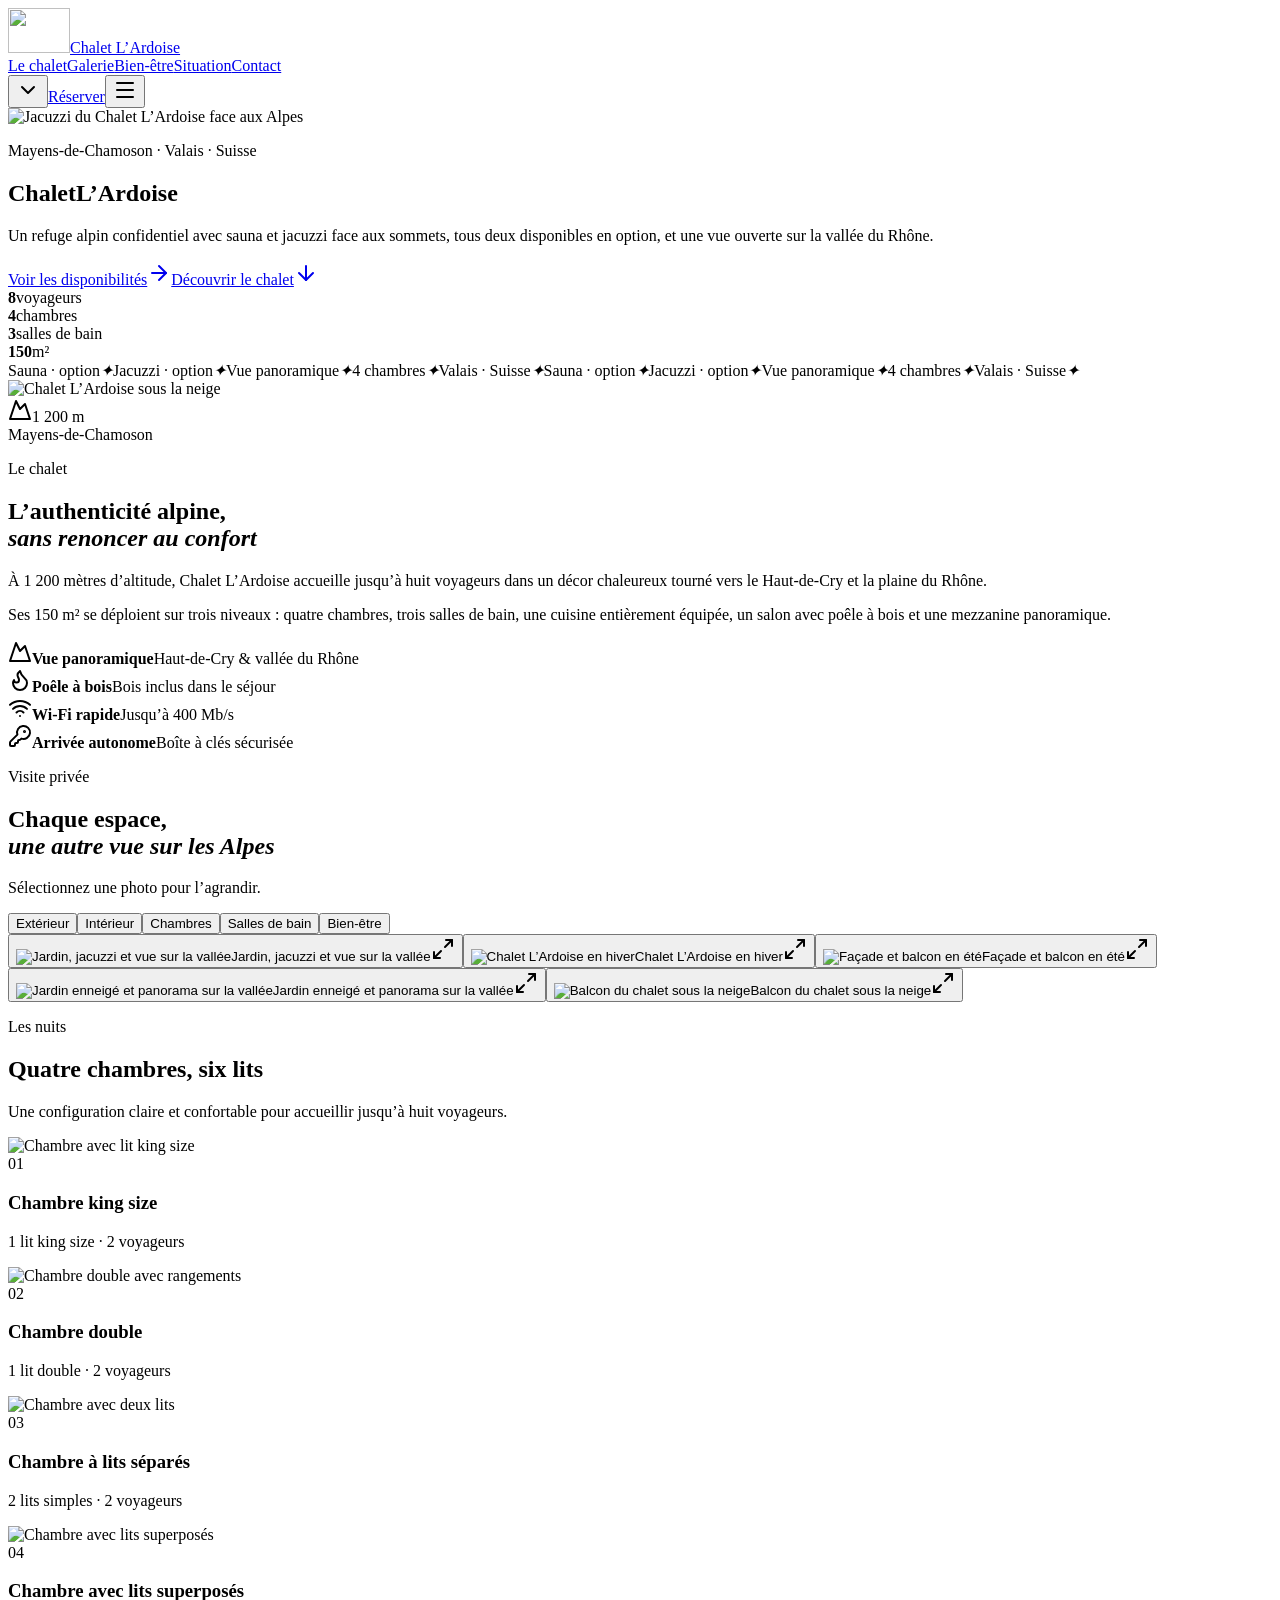
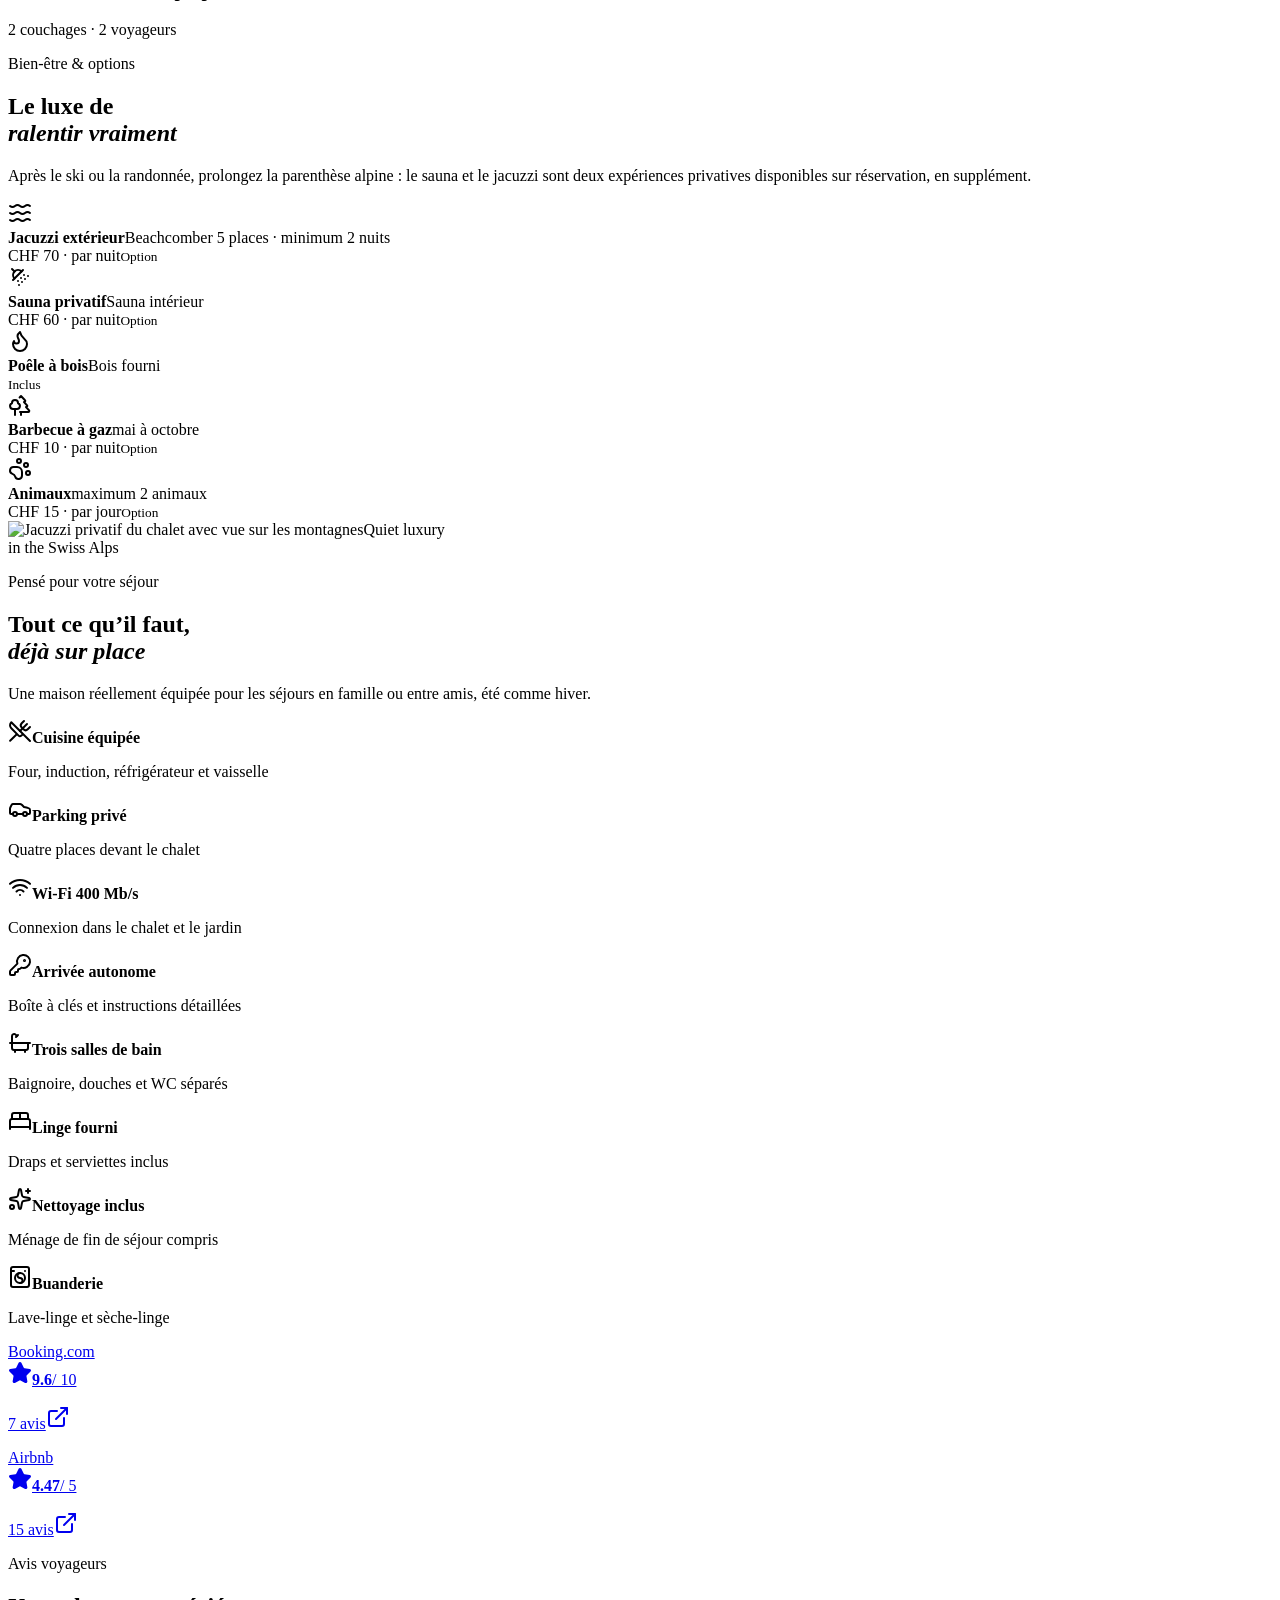
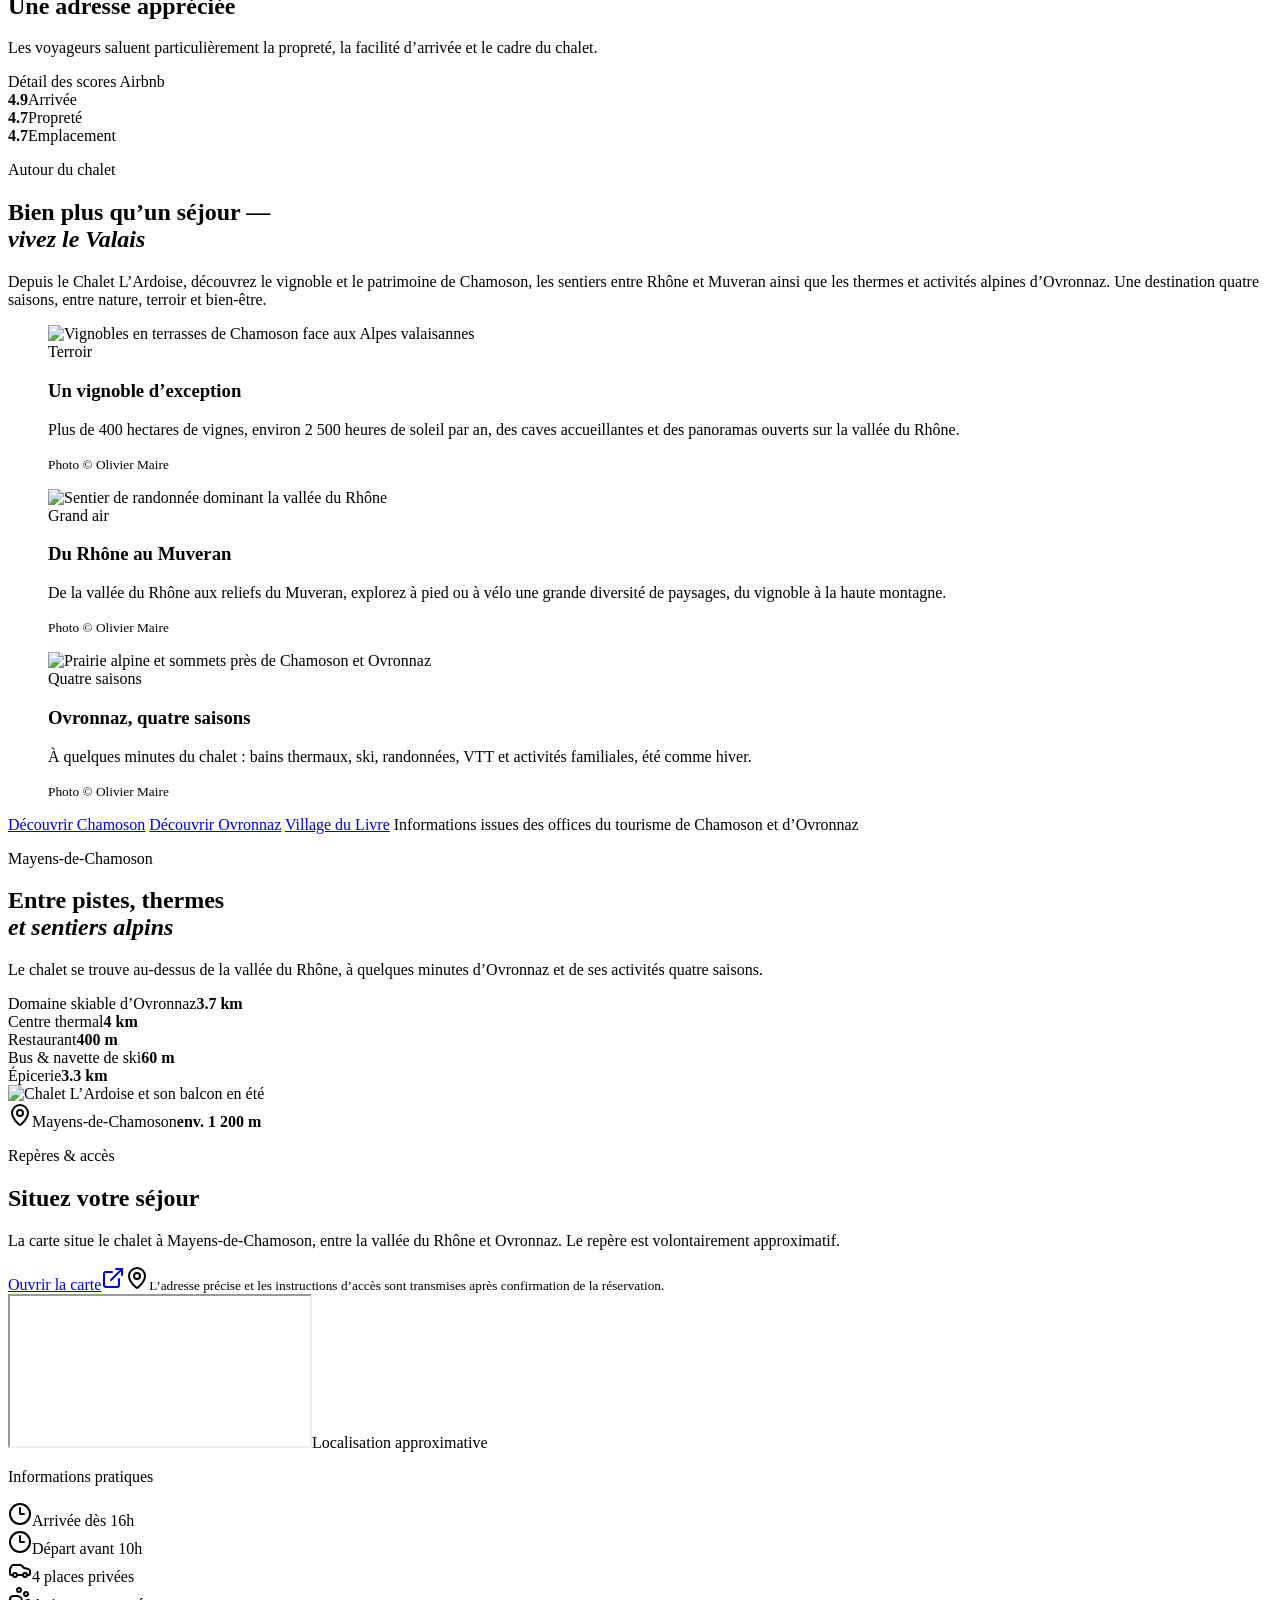
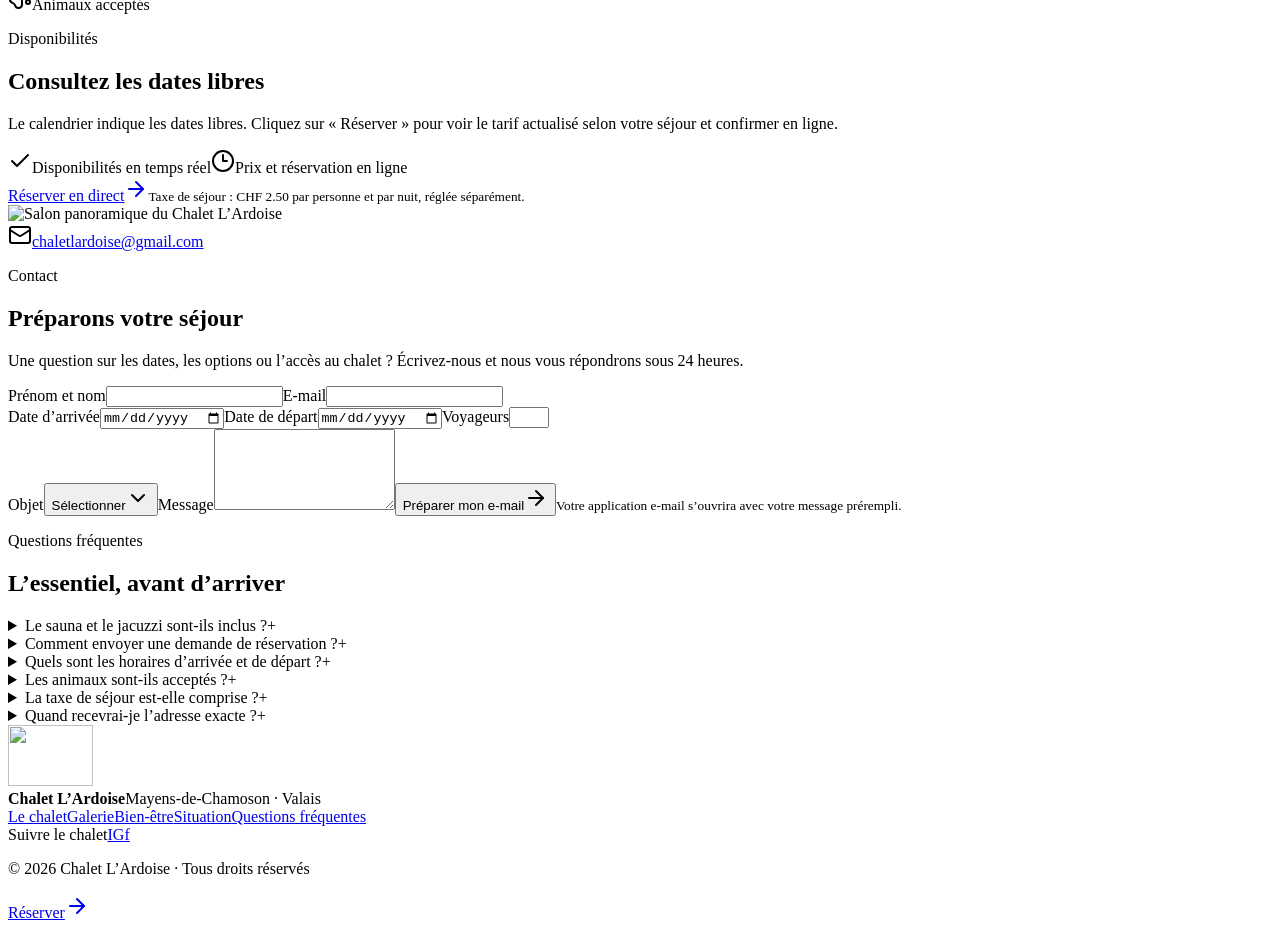
==== commit f565c1cb: "Align homepage reservation copy with direct booking flow" ====
--- a/index.html
+++ b/index.html
@@ -56,4 +56,31 @@
       window.location.href = "/chaletlardoise/reservation-preview/";
     }
   }, true);
+
+  document.addEventListener("DOMContentLoaded", function () {
+    const section = document.querySelector(".booking-section");
+    if (!section) return;
+    const heading = section.querySelector(".booking-intro h2");
+    if (heading) heading.textContent = "Consultez les dates libres";
+    const paragraphs = section.querySelectorAll(".booking-intro p");
+    if (paragraphs[1]) paragraphs[1].textContent =
+      "Le calendrier indique les dates libres. Cliquez sur « Réserver » pour voir le tarif actualisé selon votre séjour et confirmer en ligne.";
+    const promises = section.querySelectorAll(".booking-promises span");
+    if (promises[1]) promises[1].lastChild.nodeValue = "Prix et réservation en ligne";
+    const link = section.querySelector('a[href="#contact"]');
+    if (link) {
+      link.href = "/chaletlardoise/reservation-preview/";
+      link.setAttribute("aria-label", "Réserver en direct et consulter les tarifs");
+      for (const node of link.childNodes) {
+        if (node.nodeType === Node.TEXT_NODE && node.nodeValue.trim()) {
+          node.nodeValue = "Réserver en direct";
+          break;
+        }
+      }
+    }
+    document.querySelectorAll('a[href="#reservation"]').forEach(function (anchor) {
+      anchor.href = "/chaletlardoise/reservation-preview/";
+    });
+  });
+
 </script></body></html><script>self.__VINEXT_RSC_CHUNKS__=self.__VINEXT_RSC_CHUNKS__||[];self.__VINEXT_RSC_CHUNKS__.push("2:I[\"8c0f216c4604\",[],\"Children\",1]\n3:I[\"15c18cfaeeff\",[],\"LayoutSegmentProvider\",1]\n4:I[\"8c0f216c4604\",[],\"Slot\",1]\n5:I[\"593f344dc510\",[],\"RedirectBoundary\",1]\n:HL[\"/chaletlardoise/assets/index-BHR7tETQ.css\",\"style\"]\n0:{\"__route\":\"route:/\",\"__interceptionContext\":null,\"__layoutIds\":[\"layout:/\"],\"__rootLayout\":\"/\",\"page:/\":\"$L1\",\"layout:/\":[[[[\"$\",\"link\",\"css:/chaletlardoise/assets/index-BHR7tETQ.css\",{\"rel\":\"stylesheet\",\"precedence\":\"vite-rsc/importer-resources\",\"href\":\"/chaletlardoise/assets/index-BHR7tETQ.css\",\"data-rsc-css-href\":\"/chaletlardoise/assets/index-BHR7tETQ.css\"}],\"$undefined\"],[\"$\",\"html\",null,{\"lang\":\"fr\",\"children\":[\"$\",\"body\",null,{\"className\":\"antialiased\",\"children\":[\"$\",\"$L2\",null,{}]}]}]],null],\"route:/\":[[[\"$\",\"meta\",null,{\"charSet\":\"utf-8\"}],[[\"$\",\"title\",\"0\",{\"children\":\"Chalet L’Ardoise — Chalet de charme dans les Alpes valaisannes\"}],[\"$\",\"meta\",\"1\",{\"name\":\"description\",\"content\":\"Chalet alpin de 150 m² pour 8 voyageurs à Mayens-de-Chamoson : 4 chambres, vue panoramique, sauna et jacuzzi disponibles en option.\"}],[\"$\",\"link\",\"2\",{\"rel\":\"shortcut icon\",\"href\":\"/chaletlardoise/images/logo.svg\"}],[\"$\",\"link\",\"3\",{\"rel\":\"icon\",\"href\":\"/chaletlardoise/images/logo.svg\"}]],[[\"$\",\"meta\",\"0\",{\"name\":\"viewport\",\"content\":\"width=device-width, initial-scale=1\"}]]],[\"$\",\"$L3\",null,{\"segmentMap\":{\"children\":[]},\"children\":[\"$\",\"$L4\",null,{\"id\":\"layout:/\",\"parallelSlots\":\"$undefined\",\"children\":[\"$\",\"$L5\",null,{\"children\":[\"$\",\"$L3\",null,{\"segmentMap\":{\"children\":[]},\"children\":[\"$\",\"$L4\",null,{\"id\":\"page:/\"}]}]}]}]}]],\"__layoutFlags\":{\"layout:/\":\"s\"},\"__artifactCompatibility\":{\"schemaVersion\":1,\"graphVersion\":\"app-route-graph:4uhn5s1wvoptc\",\"deploymentVersion\":\"f4883621-d12e-4436-90e0-ee1d5b94b375\",\"appElementsSchemaVersion\":1,\"rscPayloadSchemaVersion\":1,\"rootBoundaryId\":\"/\",\"renderEpoch\":null}}\n")</script><script>self.__VINEXT_RSC_CHUNKS__=self.__VINEXT_RSC_CHUNKS__||[];self.__VINEXT_RSC_CHUNKS__.push("6:I[\"6efdf509a785\",[],\"default\",1]\n1:[\"$\",\"$L6\",null,{\"params\":\"$@7\",\"searchParams\":\"$@8\"}]\n")</script><script>self.__VINEXT_RSC_CHUNKS__=self.__VINEXT_RSC_CHUNKS__||[];self.__VINEXT_RSC_CHUNKS__.push("7:{}\n8:{}\n")</script><script>self.__VINEXT_RSC_DONE__=true</script>
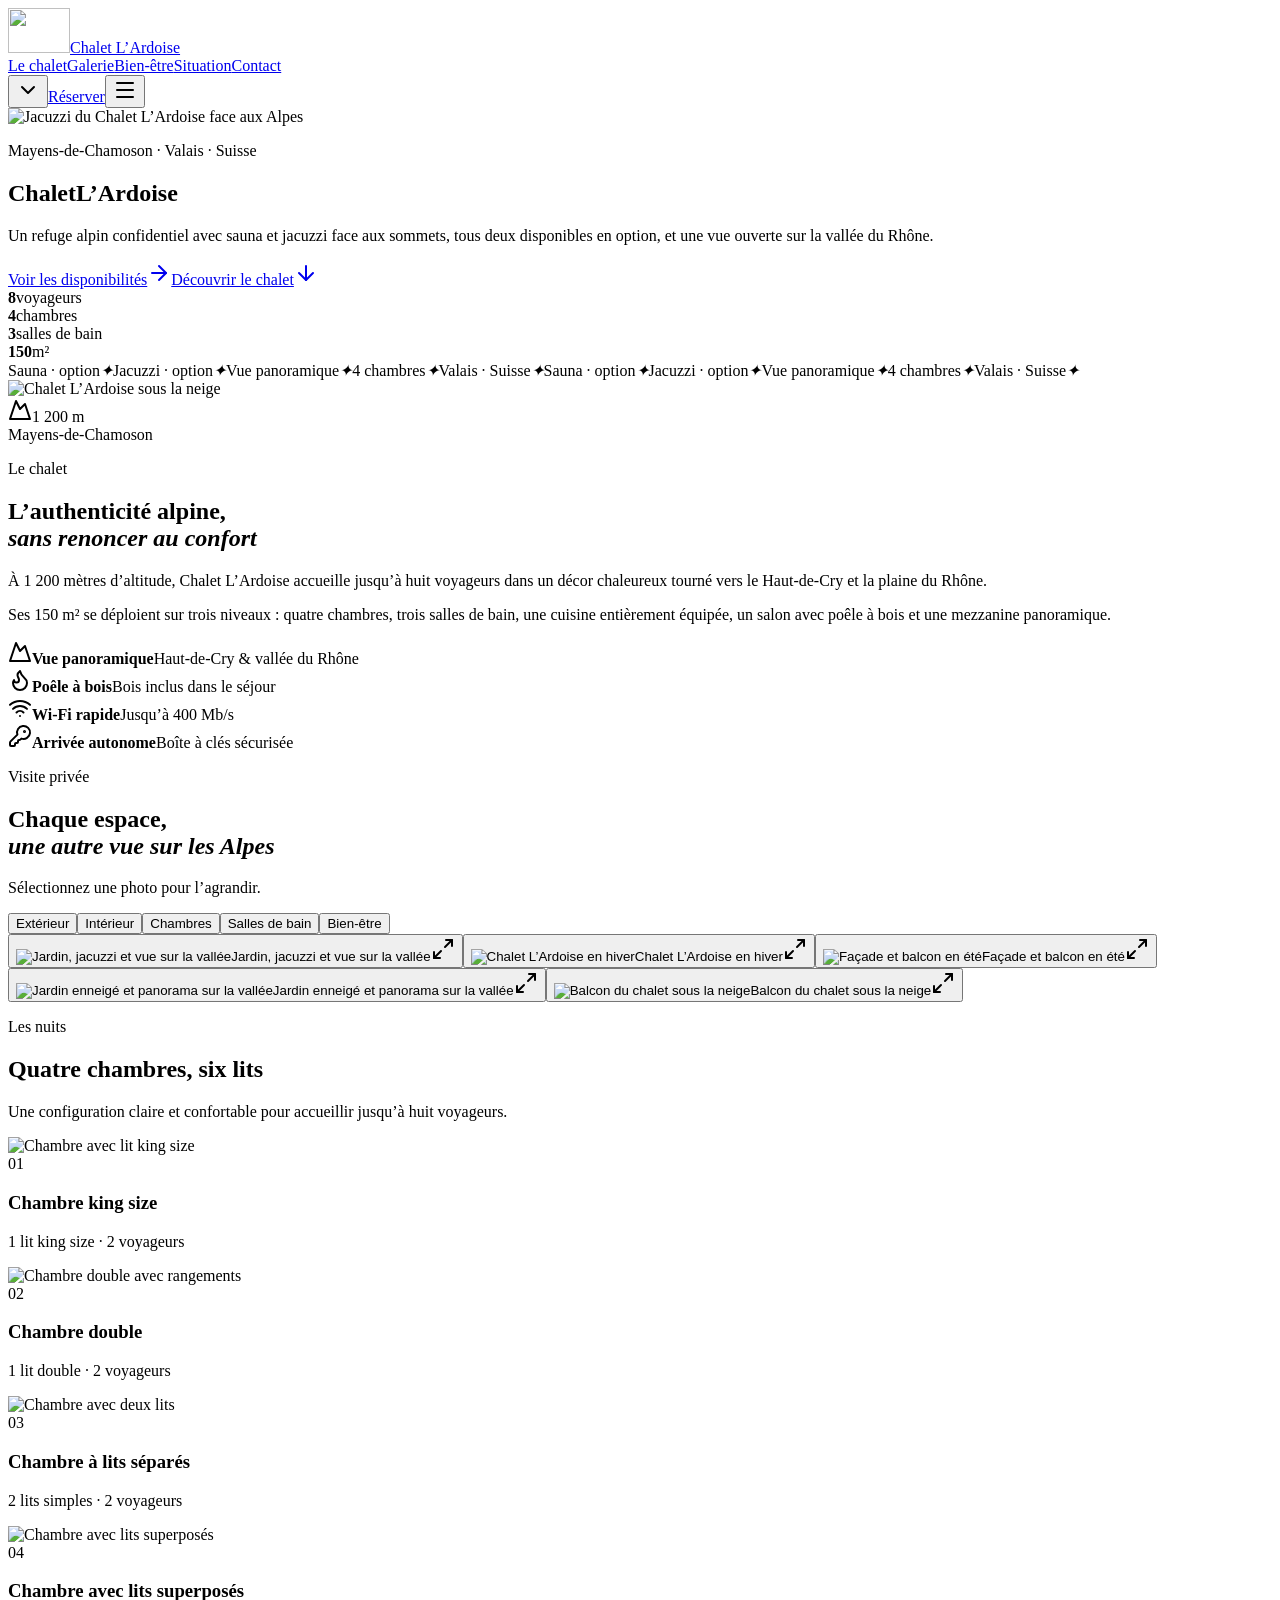
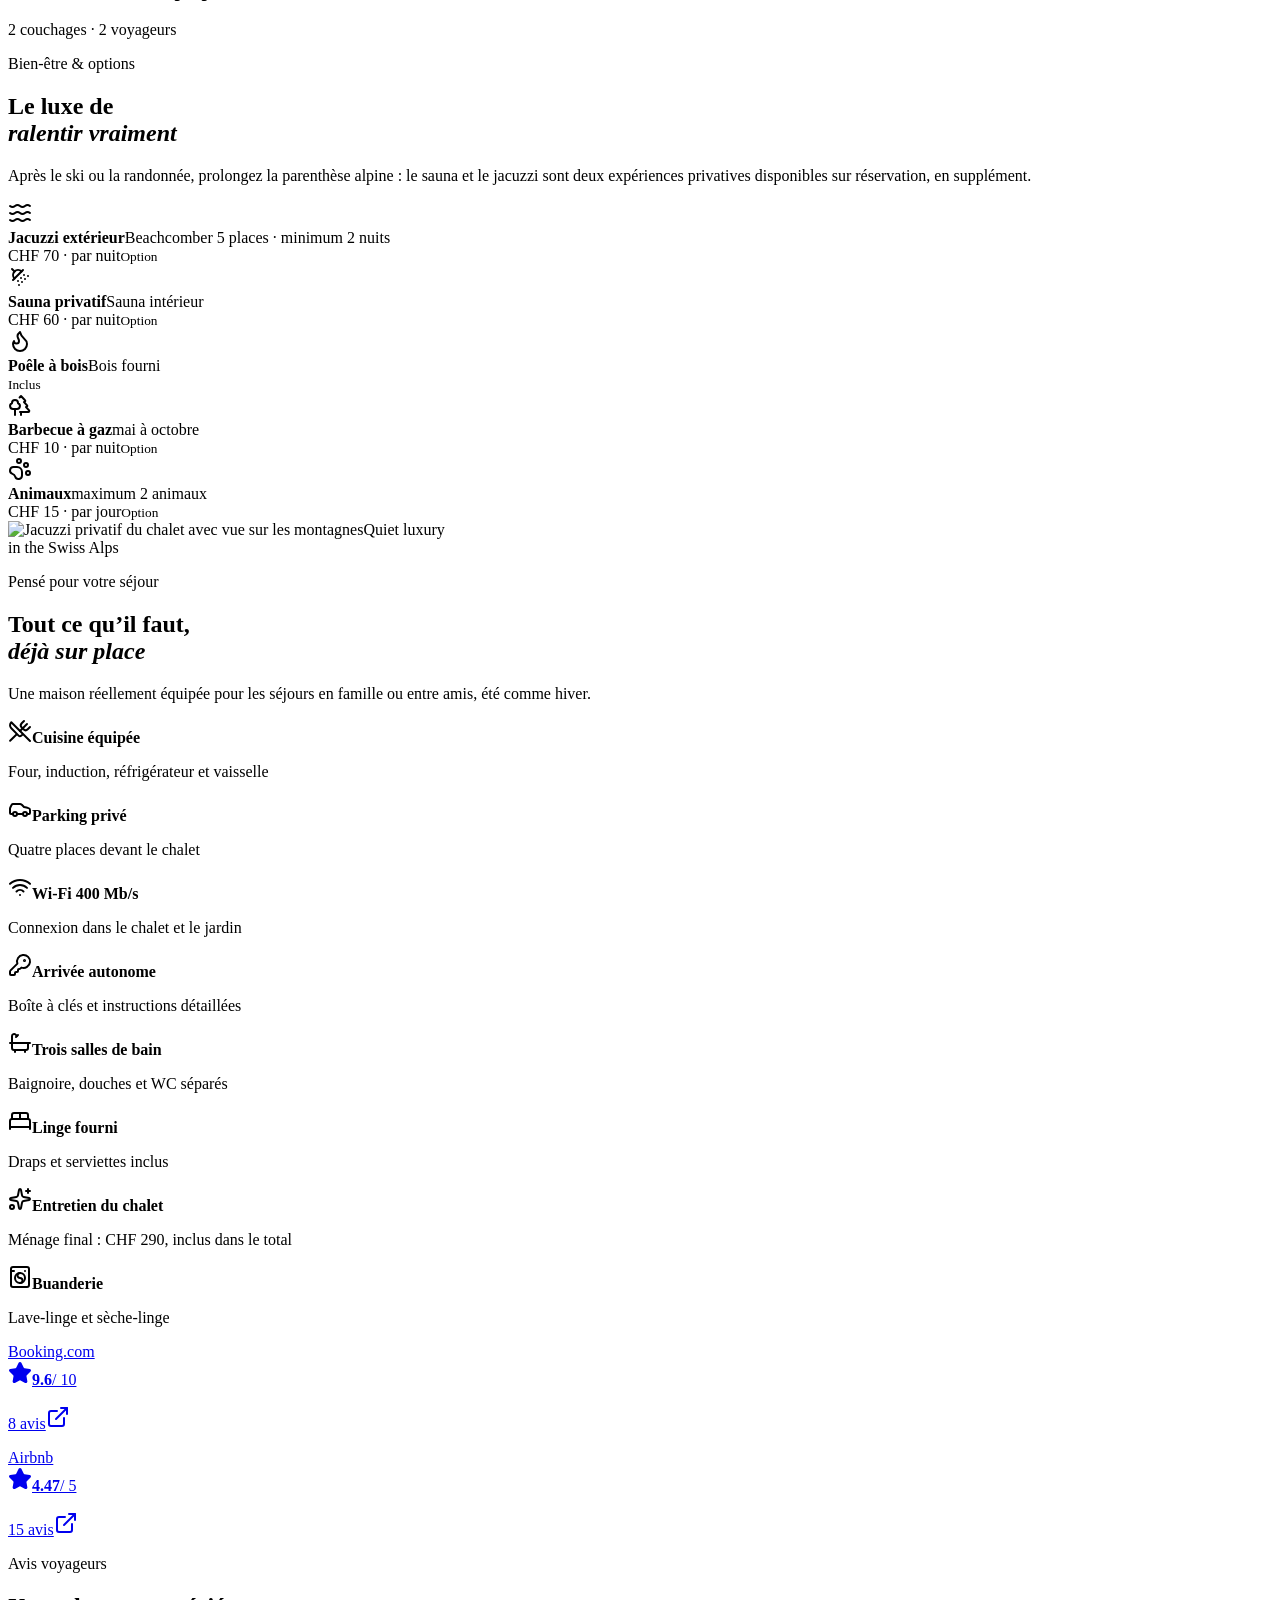
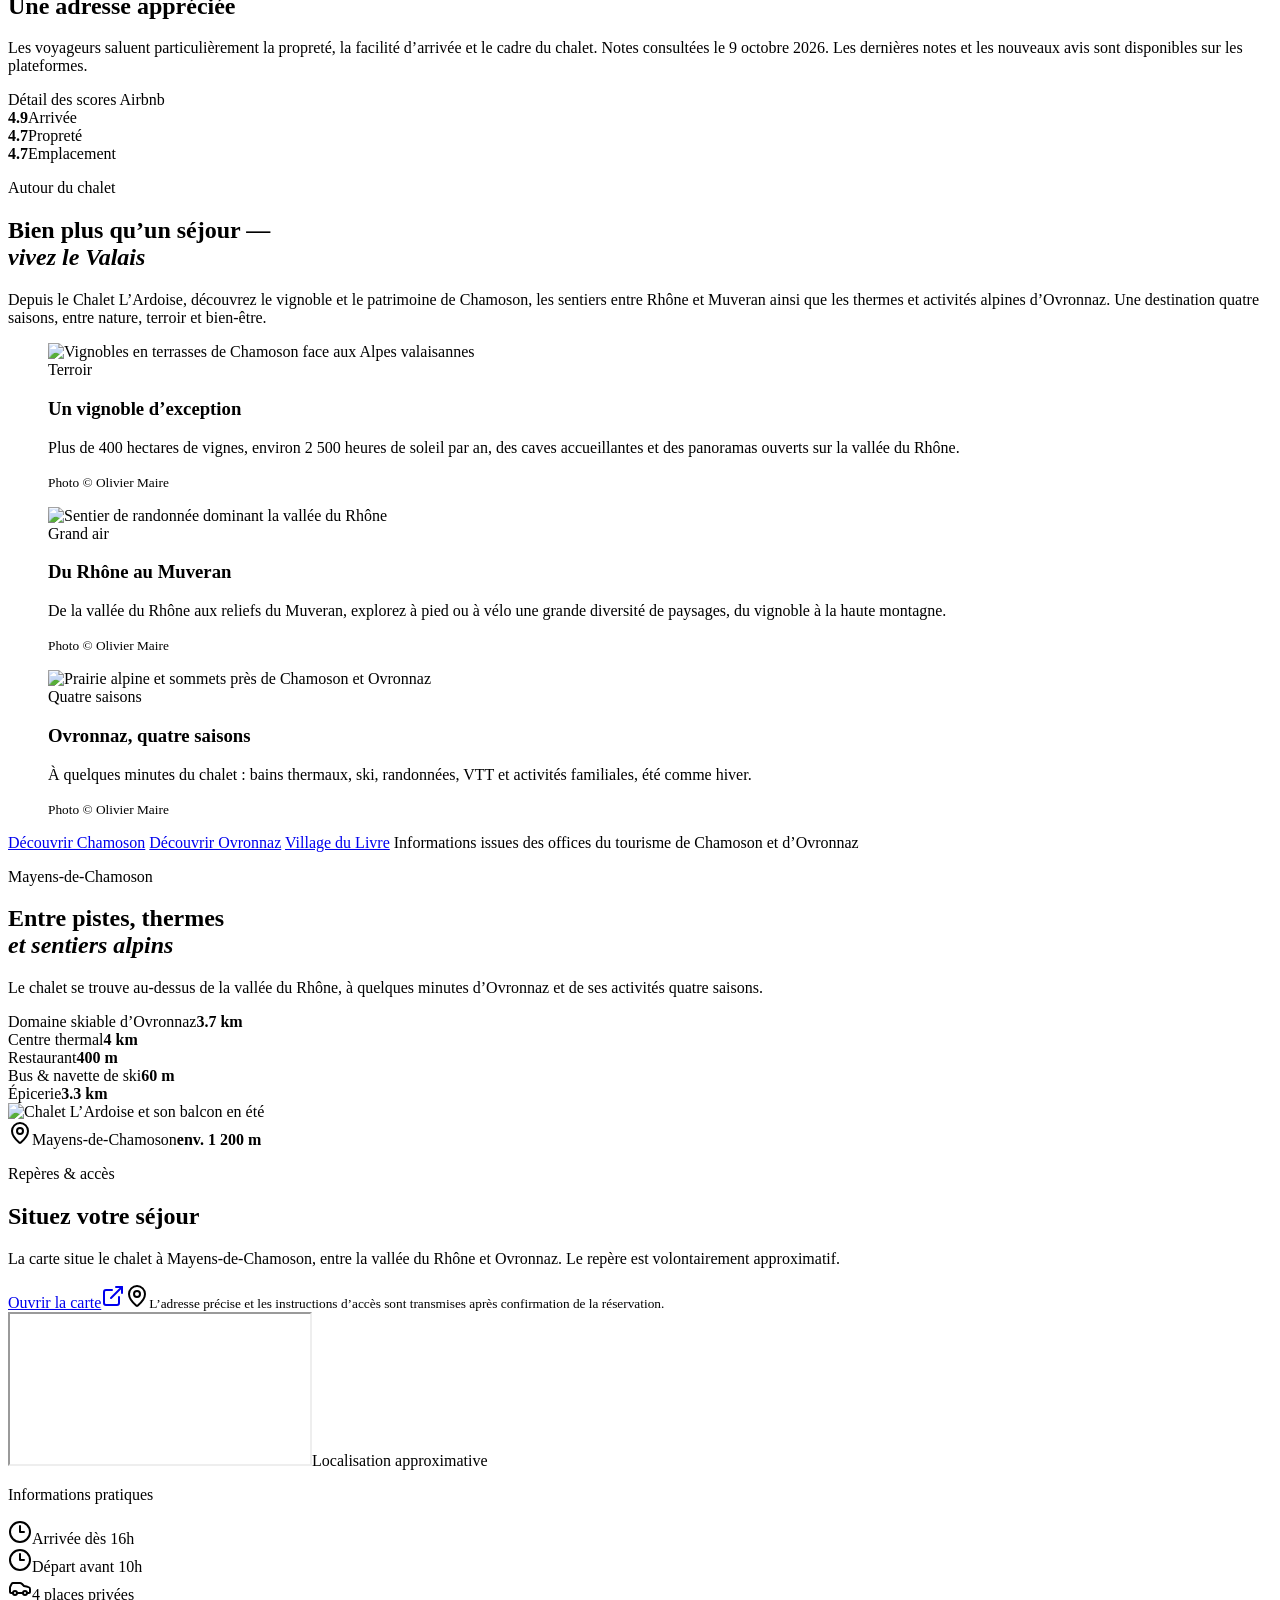
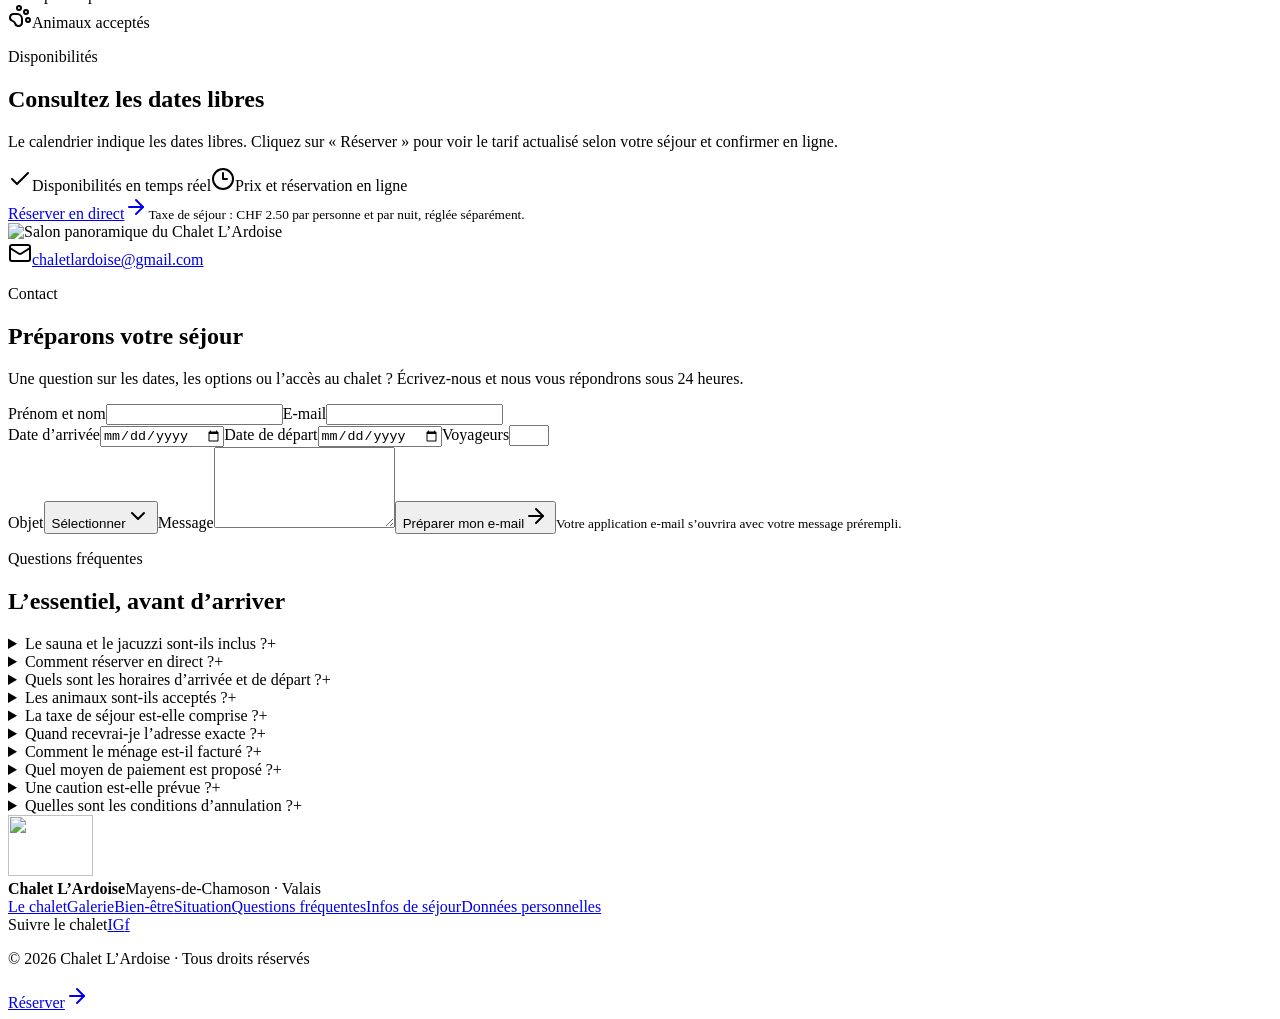
==== commit dc981add: "Clarify direct booking fees, simplify extras planner and publish stay information" ====
--- a/index.html
+++ b/index.html
@@ -1,6 +1,6 @@
-<!DOCTYPE html><html lang="fr"><head><meta charSet="utf-8"/><meta name="viewport" content="width=device-width, initial-scale=1"/><link rel="preload" as="image" href="/chaletlardoise/images/logo.svg"/><link rel="preload" as="image" href="/chaletlardoise/images/hero-hot-tub.jpg" fetchPriority="high"/><link rel="stylesheet" href="/chaletlardoise/assets/index-BHR7tETQ.css" data-rsc-css-href="/chaletlardoise/assets/index-BHR7tETQ.css" data-precedence="vite-rsc/importer-resources"/><link rel="modulepreload" href="/chaletlardoise/assets/layout-segment-context-DBvBeHfX.js" crossorigin=""/><link rel="modulepreload" href="/chaletlardoise/assets/rolldown-runtime-S-ySWqyJ.js" crossorigin=""/><link rel="modulepreload" href="/chaletlardoise/assets/index-D-wQDluK.js" crossorigin=""/><link rel="modulepreload" href="/chaletlardoise/assets/framework-CXnKph_e.js" crossorigin=""/><link rel="modulepreload" href="/chaletlardoise/assets/page-B7Ju9-4Y.js" crossorigin=""/><title>Chalet L’Ardoise — Chalet de charme dans les Alpes valaisannes</title><meta name="description" content="Chalet alpin de 150 m² pour 8 voyageurs à Mayens-de-Chamoson : 4 chambres, vue panoramique, sauna et jacuzzi disponibles en option."/><link rel="shortcut icon" href="/chaletlardoise/images/logo.svg"/><link rel="icon" href="/chaletlardoise/images/logo.svg"/><script>self.__VINEXT_RSC_PARAMS__={}</script><script>self.__VINEXT_RSC_NAV__={"pathname":"/","searchParams":[]}</script><link rel="modulepreload" href="/chaletlardoise/assets/index-D-wQDluK.js" />
+<!DOCTYPE html><html lang="fr"><head><meta charSet="utf-8"/><meta name="viewport" content="width=device-width, initial-scale=1"/><link rel="preload" as="image" href="/chaletlardoise/images/logo.svg"/><link rel="preload" as="image" href="/chaletlardoise/images/hero-hot-tub.jpg" fetchPriority="high"/><link rel="stylesheet" href="/chaletlardoise/assets/index-BHR7tETQ.css" data-rsc-css-href="/chaletlardoise/assets/index-BHR7tETQ.css" data-precedence="vite-rsc/importer-resources"/><link rel="modulepreload" href="/chaletlardoise/assets/layout-segment-context-DBvBeHfX.js" crossorigin=""/><link rel="modulepreload" href="/chaletlardoise/assets/rolldown-runtime-S-ySWqyJ.js" crossorigin=""/><link rel="modulepreload" href="/chaletlardoise/assets/index-4fe4a3d89d.js" crossorigin=""/><link rel="modulepreload" href="/chaletlardoise/assets/framework-CXnKph_e.js" crossorigin=""/><link rel="modulepreload" href="/chaletlardoise/assets/page-4be230dbd6.js?v=e481fd6f" crossorigin=""/><title>Chalet L’Ardoise — Chalet de charme dans les Alpes valaisannes</title><meta name="description" content="Chalet alpin de 150 m² pour 8 voyageurs à Mayens-de-Chamoson : 4 chambres, vue panoramique, sauna et jacuzzi disponibles en option."/><link rel="shortcut icon" href="/chaletlardoise/images/logo.svg"/><link rel="icon" href="/chaletlardoise/images/logo.svg"/><script>self.__VINEXT_RSC_PARAMS__={}</script><script>self.__VINEXT_RSC_NAV__={"pathname":"/","searchParams":[]}</script><link rel="modulepreload" href="/chaletlardoise/assets/index-4fe4a3d89d.js" />
 <link rel="stylesheet" href="/chaletlardoise/region.css"/><script defer src="/chaletlardoise/region.js"></script>
-</head><body class="antialiased"><main><header class="site-header"><a class="brand" href="#top" aria-label="Chalet L’Ardoise — accueil"><img src="/chaletlardoise/images/logo.svg" alt="" width="62" height="45"/><span>Chalet L’Ardoise</span></a><nav class="desktop-nav" aria-label="Navigation principale"><a href="#chalet">Le chalet</a><a href="#galerie">Galerie</a><a href="#bien-etre">Bien-être</a><a href="#situation">Situation</a><a href="#contact">Contact</a></nav><div class="header-actions"><button type="button" role="combobox" aria-expanded="false" aria-autocomplete="none" dir="ltr" data-state="closed" data-slot="select-trigger" data-size="default" class="flex w-fit items-center justify-between gap-2 rounded-md border border-input bg-transparent px-3 py-2 text-sm whitespace-nowrap shadow-xs transition-[color,box-shadow] outline-none focus-visible:border-ring focus-visible:ring-[3px] focus-visible:ring-ring/50 disabled:cursor-not-allowed disabled:opacity-50 aria-invalid:border-destructive aria-invalid:ring-destructive/20 data-[placeholder]:text-muted-foreground data-[size=default]:h-9 data-[size=sm]:h-8 *:data-[slot=select-value]:line-clamp-1 *:data-[slot=select-value]:flex *:data-[slot=select-value]:items-center *:data-[slot=select-value]:gap-2 dark:bg-input/30 dark:hover:bg-input/50 dark:aria-invalid:ring-destructive/40 [&amp;_svg]:pointer-events-none [&amp;_svg]:shrink-0 [&amp;_svg:not([class*=&#x27;size-&#x27;])]:size-4 [&amp;_svg:not([class*=&#x27;text-&#x27;])]:text-muted-foreground language-trigger language-trigger-dark" aria-label="Language"><span data-slot="select-value" style="pointer-events:none"></span><svg xmlns="http://www.w3.org/2000/svg" width="24" height="24" viewBox="0 0 24 24" fill="none" stroke="currentColor" stroke-width="2" stroke-linecap="round" stroke-linejoin="round" class="lucide lucide-chevron-down size-4 opacity-50" aria-hidden="true"><path d="m6 9 6 6 6-6"></path></svg></button><select aria-hidden="true" tabindex="-1" style="position:absolute;border:0;width:1px;height:1px;padding:0;margin:-1px;overflow:hidden;clip:rect(0, 0, 0, 0);white-space:nowrap;word-wrap:normal"></select><a class="header-book" href="/chaletlardoise/reservation-preview/">Réserver</a><button class="menu-trigger" type="button" aria-label="Menu" aria-haspopup="dialog" aria-expanded="false" data-state="closed" data-slot="sheet-trigger"><svg xmlns="http://www.w3.org/2000/svg" width="24" height="24" viewBox="0 0 24 24" fill="none" stroke="currentColor" stroke-width="2" stroke-linecap="round" stroke-linejoin="round" class="lucide lucide-menu" aria-hidden="true"><path d="M4 5h16"></path><path d="M4 12h16"></path><path d="M4 19h16"></path></svg></button></div></header><section class="hero" id="top"><img class="hero-image" src="/chaletlardoise/images/hero-hot-tub.jpg" alt="Jacuzzi du Chalet L’Ardoise face aux Alpes" width="1536" height="1024" fetchPriority="high"/><div class="hero-shade"></div><div class="hero-content"><p class="eyebrow eyebrow-light">Mayens-de-Chamoson · Valais · Suisse</p><h1><span>Chalet</span>L’Ardoise</h1><p>Un refuge alpin confidentiel avec sauna et jacuzzi face aux sommets, tous deux disponibles en option, et une vue ouverte sur la vallée du Rhône.</p><div class="hero-actions"><a class="primary-button" href="/chaletlardoise/reservation-preview/">Voir les disponibilités<svg xmlns="http://www.w3.org/2000/svg" width="24" height="24" viewBox="0 0 24 24" fill="none" stroke="currentColor" stroke-width="2" stroke-linecap="round" stroke-linejoin="round" class="lucide lucide-arrow-right" aria-hidden="true"><path d="M5 12h14"></path><path d="m12 5 7 7-7 7"></path></svg></a><a class="text-link text-link-light" href="#chalet">Découvrir le chalet<svg xmlns="http://www.w3.org/2000/svg" width="24" height="24" viewBox="0 0 24 24" fill="none" stroke="currentColor" stroke-width="2" stroke-linecap="round" stroke-linejoin="round" class="lucide lucide-arrow-down" aria-hidden="true"><path d="M12 5v14"></path><path d="m19 12-7 7-7-7"></path></svg></a></div></div><div class="hero-facts" aria-label="Informations pratiques"><div><strong>8</strong><span>voyageurs</span></div><div><strong>4</strong><span>chambres</span></div><div><strong>3</strong><span>salles de bain</span></div><div><strong>150</strong><span>m²</span></div></div></section><div class="marquee" aria-hidden="true"><div><span>Sauna · option</span><i>✦</i><span>Jacuzzi · option</span><i>✦</i><span>Vue panoramique</span><i>✦</i><span>4 chambres</span><i>✦</i><span>Valais · Suisse</span><i>✦</i><span>Sauna · option</span><i>✦</i><span>Jacuzzi · option</span><i>✦</i><span>Vue panoramique</span><i>✦</i><span>4 chambres</span><i>✦</i><span>Valais · Suisse</span><i>✦</i></div></div><section class="intro-section" id="chalet"><div class="intro-image-wrap"><img src="/chaletlardoise/images/chalet-winter.jpg" alt="Chalet L’Ardoise sous la neige" width="1536" height="1024" loading="lazy"/><div class="image-note"><svg xmlns="http://www.w3.org/2000/svg" width="24" height="24" viewBox="0 0 24 24" fill="none" stroke="currentColor" stroke-width="2" stroke-linecap="round" stroke-linejoin="round" class="lucide lucide-mountain" aria-hidden="true"><path d="m8 3 4 8 5-5 5 15H2L8 3z"></path></svg><span>1 200 m<br/>Mayens-de-Chamoson</span></div></div><div class="intro-copy section-copy"><p class="eyebrow">Le chalet</p><h2>L’authenticité alpine,<br/><em>sans renoncer au confort</em></h2><p>À 1 200 mètres d’altitude, Chalet L’Ardoise accueille jusqu’à huit voyageurs dans un décor chaleureux tourné vers le Haut-de-Cry et la plaine du Rhône.</p><p>Ses 150 m² se déploient sur trois niveaux : quatre chambres, trois salles de bain, une cuisine entièrement équipée, un salon avec poêle à bois et une mezzanine panoramique.</p><div class="feature-grid"><div><svg xmlns="http://www.w3.org/2000/svg" width="24" height="24" viewBox="0 0 24 24" fill="none" stroke="currentColor" stroke-width="2" stroke-linecap="round" stroke-linejoin="round" class="lucide lucide-mountain" aria-hidden="true"><path d="m8 3 4 8 5-5 5 15H2L8 3z"></path></svg><strong>Vue panoramique</strong><span>Haut-de-Cry &amp; vallée du Rhône</span></div><div><svg xmlns="http://www.w3.org/2000/svg" width="24" height="24" viewBox="0 0 24 24" fill="none" stroke="currentColor" stroke-width="2" stroke-linecap="round" stroke-linejoin="round" class="lucide lucide-flame" aria-hidden="true"><path d="M12 3q1 4 4 6.5t3 5.5a1 1 0 0 1-14 0 5 5 0 0 1 1-3 1 1 0 0 0 5 0c0-2-1.5-3-1.5-5q0-2 2.5-4"></path></svg><strong>Poêle à bois</strong><span>Bois inclus dans le séjour</span></div><div><svg xmlns="http://www.w3.org/2000/svg" width="24" height="24" viewBox="0 0 24 24" fill="none" stroke="currentColor" stroke-width="2" stroke-linecap="round" stroke-linejoin="round" class="lucide lucide-wifi" aria-hidden="true"><path d="M12 20h.01"></path><path d="M2 8.82a15 15 0 0 1 20 0"></path><path d="M5 12.859a10 10 0 0 1 14 0"></path><path d="M8.5 16.429a5 5 0 0 1 7 0"></path></svg><strong>Wi-Fi rapide</strong><span>Jusqu’à 400 Mb/s</span></div><div><svg xmlns="http://www.w3.org/2000/svg" width="24" height="24" viewBox="0 0 24 24" fill="none" stroke="currentColor" stroke-width="2" stroke-linecap="round" stroke-linejoin="round" class="lucide lucide-key-round" aria-hidden="true"><path d="M2.586 17.414A2 2 0 0 0 2 18.828V21a1 1 0 0 0 1 1h3a1 1 0 0 0 1-1v-1a1 1 0 0 1 1-1h1a1 1 0 0 0 1-1v-1a1 1 0 0 1 1-1h.172a2 2 0 0 0 1.414-.586l.814-.814a6.5 6.5 0 1 0-4-4z"></path><circle cx="16.5" cy="7.5" r=".5" fill="currentColor"></circle></svg><strong>Arrivée autonome</strong><span>Boîte à clés sécurisée</span></div></div></div></section><section class="gallery-section" id="galerie"><div class="section-heading section-heading-light"><div><p class="eyebrow eyebrow-light">Visite privée</p><h2>Chaque espace,<br/><em>une autre vue sur les Alpes</em></h2></div><p>Sélectionnez une photo pour l’agrandir.</p></div><div dir="ltr" data-orientation="horizontal" data-slot="tabs" class="group/tabs flex gap-2 data-[orientation=horizontal]:flex-col gallery-tabs"><div role="tablist" aria-orientation="horizontal" data-slot="tabs-list" data-variant="line" class="group/tabs-list inline-flex w-fit items-center justify-center rounded-lg p-[3px] text-muted-foreground group-data-[orientation=horizontal]/tabs:h-9 group-data-[orientation=vertical]/tabs:h-fit group-data-[orientation=vertical]/tabs:flex-col data-[variant=line]:rounded-none gap-1 bg-transparent gallery-tabs-list" tabindex="-1" data-orientation="horizontal" style="outline:none"><button type="button" role="tab" aria-selected="true" aria-controls="radix-_R_4b6_-content-exterior" data-state="active" id="radix-_R_4b6_-trigger-exterior" data-slot="tabs-trigger" class="relative inline-flex h-[calc(100%-1px)] flex-1 items-center justify-center gap-1.5 rounded-md border border-transparent px-2 py-1 text-sm font-medium whitespace-nowrap text-foreground/60 transition-all group-data-[orientation=vertical]/tabs:w-full group-data-[orientation=vertical]/tabs:justify-start hover:text-foreground focus-visible:border-ring focus-visible:ring-[3px] focus-visible:ring-ring/50 focus-visible:outline-1 focus-visible:outline-ring disabled:pointer-events-none disabled:opacity-50 group-data-[variant=default]/tabs-list:data-[state=active]:shadow-sm group-data-[variant=line]/tabs-list:data-[state=active]:shadow-none dark:text-muted-foreground dark:hover:text-foreground [&amp;_svg]:pointer-events-none [&amp;_svg]:shrink-0 [&amp;_svg:not([class*=&#x27;size-&#x27;])]:size-4 group-data-[variant=line]/tabs-list:bg-transparent group-data-[variant=line]/tabs-list:data-[state=active]:bg-transparent dark:group-data-[variant=line]/tabs-list:data-[state=active]:border-transparent dark:group-data-[variant=line]/tabs-list:data-[state=active]:bg-transparent data-[state=active]:bg-background data-[state=active]:text-foreground dark:data-[state=active]:border-input dark:data-[state=active]:bg-input/30 dark:data-[state=active]:text-foreground after:absolute after:bg-foreground after:opacity-0 after:transition-opacity group-data-[orientation=horizontal]/tabs:after:inset-x-0 group-data-[orientation=horizontal]/tabs:after:bottom-[-5px] group-data-[orientation=horizontal]/tabs:after:h-0.5 group-data-[orientation=vertical]/tabs:after:inset-y-0 group-data-[orientation=vertical]/tabs:after:-right-1 group-data-[orientation=vertical]/tabs:after:w-0.5 group-data-[variant=line]/tabs-list:data-[state=active]:after:opacity-100" tabindex="-1" data-orientation="horizontal" data-radix-collection-item="">Extérieur</button><button type="button" role="tab" aria-selected="false" aria-controls="radix-_R_4b6_-content-interior" data-state="inactive" id="radix-_R_4b6_-trigger-interior" data-slot="tabs-trigger" class="relative inline-flex h-[calc(100%-1px)] flex-1 items-center justify-center gap-1.5 rounded-md border border-transparent px-2 py-1 text-sm font-medium whitespace-nowrap text-foreground/60 transition-all group-data-[orientation=vertical]/tabs:w-full group-data-[orientation=vertical]/tabs:justify-start hover:text-foreground focus-visible:border-ring focus-visible:ring-[3px] focus-visible:ring-ring/50 focus-visible:outline-1 focus-visible:outline-ring disabled:pointer-events-none disabled:opacity-50 group-data-[variant=default]/tabs-list:data-[state=active]:shadow-sm group-data-[variant=line]/tabs-list:data-[state=active]:shadow-none dark:text-muted-foreground dark:hover:text-foreground [&amp;_svg]:pointer-events-none [&amp;_svg]:shrink-0 [&amp;_svg:not([class*=&#x27;size-&#x27;])]:size-4 group-data-[variant=line]/tabs-list:bg-transparent group-data-[variant=line]/tabs-list:data-[state=active]:bg-transparent dark:group-data-[variant=line]/tabs-list:data-[state=active]:border-transparent dark:group-data-[variant=line]/tabs-list:data-[state=active]:bg-transparent data-[state=active]:bg-background data-[state=active]:text-foreground dark:data-[state=active]:border-input dark:data-[state=active]:bg-input/30 dark:data-[state=active]:text-foreground after:absolute after:bg-foreground after:opacity-0 after:transition-opacity group-data-[orientation=horizontal]/tabs:after:inset-x-0 group-data-[orientation=horizontal]/tabs:after:bottom-[-5px] group-data-[orientation=horizontal]/tabs:after:h-0.5 group-data-[orientation=vertical]/tabs:after:inset-y-0 group-data-[orientation=vertical]/tabs:after:-right-1 group-data-[orientation=vertical]/tabs:after:w-0.5 group-data-[variant=line]/tabs-list:data-[state=active]:after:opacity-100" tabindex="-1" data-orientation="horizontal" data-radix-collection-item="">Intérieur</button><button type="button" role="tab" aria-selected="false" aria-controls="radix-_R_4b6_-content-bedrooms" data-state="inactive" id="radix-_R_4b6_-trigger-bedrooms" data-slot="tabs-trigger" class="relative inline-flex h-[calc(100%-1px)] flex-1 items-center justify-center gap-1.5 rounded-md border border-transparent px-2 py-1 text-sm font-medium whitespace-nowrap text-foreground/60 transition-all group-data-[orientation=vertical]/tabs:w-full group-data-[orientation=vertical]/tabs:justify-start hover:text-foreground focus-visible:border-ring focus-visible:ring-[3px] focus-visible:ring-ring/50 focus-visible:outline-1 focus-visible:outline-ring disabled:pointer-events-none disabled:opacity-50 group-data-[variant=default]/tabs-list:data-[state=active]:shadow-sm group-data-[variant=line]/tabs-list:data-[state=active]:shadow-none dark:text-muted-foreground dark:hover:text-foreground [&amp;_svg]:pointer-events-none [&amp;_svg]:shrink-0 [&amp;_svg:not([class*=&#x27;size-&#x27;])]:size-4 group-data-[variant=line]/tabs-list:bg-transparent group-data-[variant=line]/tabs-list:data-[state=active]:bg-transparent dark:group-data-[variant=line]/tabs-list:data-[state=active]:border-transparent dark:group-data-[variant=line]/tabs-list:data-[state=active]:bg-transparent data-[state=active]:bg-background data-[state=active]:text-foreground dark:data-[state=active]:border-input dark:data-[state=active]:bg-input/30 dark:data-[state=active]:text-foreground after:absolute after:bg-foreground after:opacity-0 after:transition-opacity group-data-[orientation=horizontal]/tabs:after:inset-x-0 group-data-[orientation=horizontal]/tabs:after:bottom-[-5px] group-data-[orientation=horizontal]/tabs:after:h-0.5 group-data-[orientation=vertical]/tabs:after:inset-y-0 group-data-[orientation=vertical]/tabs:after:-right-1 group-data-[orientation=vertical]/tabs:after:w-0.5 group-data-[variant=line]/tabs-list:data-[state=active]:after:opacity-100" tabindex="-1" data-orientation="horizontal" data-radix-collection-item="">Chambres</button><button type="button" role="tab" aria-selected="false" aria-controls="radix-_R_4b6_-content-bathrooms" data-state="inactive" id="radix-_R_4b6_-trigger-bathrooms" data-slot="tabs-trigger" class="relative inline-flex h-[calc(100%-1px)] flex-1 items-center justify-center gap-1.5 rounded-md border border-transparent px-2 py-1 text-sm font-medium whitespace-nowrap text-foreground/60 transition-all group-data-[orientation=vertical]/tabs:w-full group-data-[orientation=vertical]/tabs:justify-start hover:text-foreground focus-visible:border-ring focus-visible:ring-[3px] focus-visible:ring-ring/50 focus-visible:outline-1 focus-visible:outline-ring disabled:pointer-events-none disabled:opacity-50 group-data-[variant=default]/tabs-list:data-[state=active]:shadow-sm group-data-[variant=line]/tabs-list:data-[state=active]:shadow-none dark:text-muted-foreground dark:hover:text-foreground [&amp;_svg]:pointer-events-none [&amp;_svg]:shrink-0 [&amp;_svg:not([class*=&#x27;size-&#x27;])]:size-4 group-data-[variant=line]/tabs-list:bg-transparent group-data-[variant=line]/tabs-list:data-[state=active]:bg-transparent dark:group-data-[variant=line]/tabs-list:data-[state=active]:border-transparent dark:group-data-[variant=line]/tabs-list:data-[state=active]:bg-transparent data-[state=active]:bg-background data-[state=active]:text-foreground dark:data-[state=active]:border-input dark:data-[state=active]:bg-input/30 dark:data-[state=active]:text-foreground after:absolute after:bg-foreground after:opacity-0 after:transition-opacity group-data-[orientation=horizontal]/tabs:after:inset-x-0 group-data-[orientation=horizontal]/tabs:after:bottom-[-5px] group-data-[orientation=horizontal]/tabs:after:h-0.5 group-data-[orientation=vertical]/tabs:after:inset-y-0 group-data-[orientation=vertical]/tabs:after:-right-1 group-data-[orientation=vertical]/tabs:after:w-0.5 group-data-[variant=line]/tabs-list:data-[state=active]:after:opacity-100" tabindex="-1" data-orientation="horizontal" data-radix-collection-item="">Salles de bain</button><button type="button" role="tab" aria-selected="false" aria-controls="radix-_R_4b6_-content-wellness" data-state="inactive" id="radix-_R_4b6_-trigger-wellness" data-slot="tabs-trigger" class="relative inline-flex h-[calc(100%-1px)] flex-1 items-center justify-center gap-1.5 rounded-md border border-transparent px-2 py-1 text-sm font-medium whitespace-nowrap text-foreground/60 transition-all group-data-[orientation=vertical]/tabs:w-full group-data-[orientation=vertical]/tabs:justify-start hover:text-foreground focus-visible:border-ring focus-visible:ring-[3px] focus-visible:ring-ring/50 focus-visible:outline-1 focus-visible:outline-ring disabled:pointer-events-none disabled:opacity-50 group-data-[variant=default]/tabs-list:data-[state=active]:shadow-sm group-data-[variant=line]/tabs-list:data-[state=active]:shadow-none dark:text-muted-foreground dark:hover:text-foreground [&amp;_svg]:pointer-events-none [&amp;_svg]:shrink-0 [&amp;_svg:not([class*=&#x27;size-&#x27;])]:size-4 group-data-[variant=line]/tabs-list:bg-transparent group-data-[variant=line]/tabs-list:data-[state=active]:bg-transparent dark:group-data-[variant=line]/tabs-list:data-[state=active]:border-transparent dark:group-data-[variant=line]/tabs-list:data-[state=active]:bg-transparent data-[state=active]:bg-background data-[state=active]:text-foreground dark:data-[state=active]:border-input dark:data-[state=active]:bg-input/30 dark:data-[state=active]:text-foreground after:absolute after:bg-foreground after:opacity-0 after:transition-opacity group-data-[orientation=horizontal]/tabs:after:inset-x-0 group-data-[orientation=horizontal]/tabs:after:bottom-[-5px] group-data-[orientation=horizontal]/tabs:after:h-0.5 group-data-[orientation=vertical]/tabs:after:inset-y-0 group-data-[orientation=vertical]/tabs:after:-right-1 group-data-[orientation=vertical]/tabs:after:w-0.5 group-data-[variant=line]/tabs-list:data-[state=active]:after:opacity-100" tabindex="-1" data-orientation="horizontal" data-radix-collection-item="">Bien-être</button></div><div data-state="active" data-orientation="horizontal" role="tabpanel" aria-labelledby="radix-_R_4b6_-trigger-exterior" id="radix-_R_4b6_-content-exterior" tabindex="0" data-slot="tabs-content" class="flex-1 outline-none gallery-panel" style="animation-duration:0s"><button class="gallery-card" type="button"><img src="/chaletlardoise/images/hero-hot-tub.jpg" alt="Jardin, jacuzzi et vue sur la vallée" width="1536" height="1024" loading="lazy"/><span>Jardin, jacuzzi et vue sur la vallée</span><svg xmlns="http://www.w3.org/2000/svg" width="24" height="24" viewBox="0 0 24 24" fill="none" stroke="currentColor" stroke-width="2" stroke-linecap="round" stroke-linejoin="round" class="lucide lucide-maximize2 lucide-maximize-2" aria-hidden="true"><path d="M15 3h6v6"></path><path d="m21 3-7 7"></path><path d="m3 21 7-7"></path><path d="M9 21H3v-6"></path></svg></button><button class="gallery-card" type="button"><img src="/chaletlardoise/images/chalet-winter.jpg" alt="Chalet L’Ardoise en hiver" width="1536" height="1024" loading="lazy"/><span>Chalet L’Ardoise en hiver</span><svg xmlns="http://www.w3.org/2000/svg" width="24" height="24" viewBox="0 0 24 24" fill="none" stroke="currentColor" stroke-width="2" stroke-linecap="round" stroke-linejoin="round" class="lucide lucide-maximize2 lucide-maximize-2" aria-hidden="true"><path d="M15 3h6v6"></path><path d="m21 3-7 7"></path><path d="m3 21 7-7"></path><path d="M9 21H3v-6"></path></svg></button><button class="gallery-card" type="button"><img src="/chaletlardoise/images/chalet-summer.jpg" alt="Façade et balcon en été" width="1024" height="1536" loading="lazy"/><span>Façade et balcon en été</span><svg xmlns="http://www.w3.org/2000/svg" width="24" height="24" viewBox="0 0 24 24" fill="none" stroke="currentColor" stroke-width="2" stroke-linecap="round" stroke-linejoin="round" class="lucide lucide-maximize2 lucide-maximize-2" aria-hidden="true"><path d="M15 3h6v6"></path><path d="m21 3-7 7"></path><path d="m3 21 7-7"></path><path d="M9 21H3v-6"></path></svg></button><button class="gallery-card" type="button"><img src="/chaletlardoise/images/chalet-winter-view.jpg" alt="Jardin enneigé et panorama sur la vallée" width="1600" height="1200" loading="lazy"/><span>Jardin enneigé et panorama sur la vallée</span><svg xmlns="http://www.w3.org/2000/svg" width="24" height="24" viewBox="0 0 24 24" fill="none" stroke="currentColor" stroke-width="2" stroke-linecap="round" stroke-linejoin="round" class="lucide lucide-maximize2 lucide-maximize-2" aria-hidden="true"><path d="M15 3h6v6"></path><path d="m21 3-7 7"></path><path d="m3 21 7-7"></path><path d="M9 21H3v-6"></path></svg></button><button class="gallery-card" type="button"><img src="/chaletlardoise/images/winter-balcony.jpg" alt="Balcon du chalet sous la neige" width="1600" height="1200" loading="lazy"/><span>Balcon du chalet sous la neige</span><svg xmlns="http://www.w3.org/2000/svg" width="24" height="24" viewBox="0 0 24 24" fill="none" stroke="currentColor" stroke-width="2" stroke-linecap="round" stroke-linejoin="round" class="lucide lucide-maximize2 lucide-maximize-2" aria-hidden="true"><path d="M15 3h6v6"></path><path d="m21 3-7 7"></path><path d="m3 21 7-7"></path><path d="M9 21H3v-6"></path></svg></button></div><div data-state="inactive" data-orientation="horizontal" role="tabpanel" aria-labelledby="radix-_R_4b6_-trigger-interior" hidden="" id="radix-_R_4b6_-content-interior" tabindex="0" data-slot="tabs-content" class="flex-1 outline-none gallery-panel"></div><div data-state="inactive" data-orientation="horizontal" role="tabpanel" aria-labelledby="radix-_R_4b6_-trigger-bedrooms" hidden="" id="radix-_R_4b6_-content-bedrooms" tabindex="0" data-slot="tabs-content" class="flex-1 outline-none gallery-panel"></div><div data-state="inactive" data-orientation="horizontal" role="tabpanel" aria-labelledby="radix-_R_4b6_-trigger-bathrooms" hidden="" id="radix-_R_4b6_-content-bathrooms" tabindex="0" data-slot="tabs-content" class="flex-1 outline-none gallery-panel"></div><div data-state="inactive" data-orientation="horizontal" role="tabpanel" aria-labelledby="radix-_R_4b6_-trigger-wellness" hidden="" id="radix-_R_4b6_-content-wellness" tabindex="0" data-slot="tabs-content" class="flex-1 outline-none gallery-panel"></div></div></section><section class="sleeping-section" aria-labelledby="sleeping-title"><div class="section-heading"><div><p class="eyebrow">Les nuits</p><h2 id="sleeping-title">Quatre chambres, six lits</h2></div><p>Une configuration claire et confortable pour accueillir jusqu’à huit voyageurs.</p></div><div class="sleeping-grid"><article><img src="/chaletlardoise/images/bedroom-king.jpg" alt="Chambre avec lit king size" width="1536" height="1024" loading="lazy"/><div><span>0<!-- -->1</span><h3>Chambre king size</h3><p>1 lit king size · 2 voyageurs</p></div></article><article><img src="/chaletlardoise/images/bedroom-queen.jpg" alt="Chambre double avec rangements" width="1300" height="900" loading="lazy"/><div><span>0<!-- -->2</span><h3>Chambre double</h3><p>1 lit double · 2 voyageurs</p></div></article><article><img src="/chaletlardoise/images/bedroom-twin.jpg" alt="Chambre avec deux lits" width="1300" height="900" loading="lazy"/><div><span>0<!-- -->3</span><h3>Chambre à lits séparés</h3><p>2 lits simples · 2 voyageurs</p></div></article><article><img src="/chaletlardoise/images/bedroom-bunk.jpg" alt="Chambre avec lits superposés" width="1300" height="900" loading="lazy"/><div><span>0<!-- -->4</span><h3>Chambre avec lits superposés</h3><p>2 couchages · 2 voyageurs</p></div></article></div></section><section class="wellness-section" id="bien-etre"><div class="wellness-copy section-copy section-copy-dark"><p class="eyebrow eyebrow-light">Bien-être &amp; options</p><h2>Le luxe de<br/><em>ralentir vraiment</em></h2><p>Après le ski ou la randonnée, prolongez la parenthèse alpine : le sauna et le jacuzzi sont deux expériences privatives disponibles sur réservation, en supplément.</p><div class="option-list"><div class="option-row"><svg xmlns="http://www.w3.org/2000/svg" width="24" height="24" viewBox="0 0 24 24" fill="none" stroke="currentColor" stroke-width="2" stroke-linecap="round" stroke-linejoin="round" class="lucide lucide-waves-horizontal" aria-hidden="true"><path d="M2 12q2.5 2 5 0t5 0 5 0 5 0"></path><path d="M2 19q2.5 2 5 0t5 0 5 0 5 0"></path><path d="M2 5q2.5 2 5 0t5 0 5 0 5 0"></path></svg><div><strong>Jacuzzi extérieur</strong><span>Beachcomber 5 places · minimum 2 nuits</span></div><div class="option-price"><span>CHF 70 · par nuit</span><small>Option</small></div></div><div class="option-row"><svg xmlns="http://www.w3.org/2000/svg" width="24" height="24" viewBox="0 0 24 24" fill="none" stroke="currentColor" stroke-width="2" stroke-linecap="round" stroke-linejoin="round" class="lucide lucide-shower-head" aria-hidden="true"><path d="m4 4 2.5 2.5"></path><path d="M13.5 6.5a4.95 4.95 0 0 0-7 7"></path><path d="M15 5 5 15"></path><path d="M14 17v.01"></path><path d="M10 16v.01"></path><path d="M13 13v.01"></path><path d="M16 10v.01"></path><path d="M11 20v.01"></path><path d="M17 14v.01"></path><path d="M20 11v.01"></path></svg><div><strong>Sauna privatif</strong><span>Sauna intérieur</span></div><div class="option-price"><span>CHF 60 · par nuit</span><small>Option</small></div></div><div class="option-row"><svg xmlns="http://www.w3.org/2000/svg" width="24" height="24" viewBox="0 0 24 24" fill="none" stroke="currentColor" stroke-width="2" stroke-linecap="round" stroke-linejoin="round" class="lucide lucide-flame" aria-hidden="true"><path d="M12 3q1 4 4 6.5t3 5.5a1 1 0 0 1-14 0 5 5 0 0 1 1-3 1 1 0 0 0 5 0c0-2-1.5-3-1.5-5q0-2 2.5-4"></path></svg><div><strong>Poêle à bois</strong><span>Bois fourni</span></div><div class="option-price"><span></span><small>Inclus</small></div></div><div class="option-row"><svg xmlns="http://www.w3.org/2000/svg" width="24" height="24" viewBox="0 0 24 24" fill="none" stroke="currentColor" stroke-width="2" stroke-linecap="round" stroke-linejoin="round" class="lucide lucide-trees" aria-hidden="true"><path d="M10 10v.2A3 3 0 0 1 8.9 16H5a3 3 0 0 1-1-5.8V10a3 3 0 0 1 6 0Z"></path><path d="M7 16v6"></path><path d="M13 19v3"></path><path d="M12 19h8.3a1 1 0 0 0 .7-1.7L18 14h.3a1 1 0 0 0 .7-1.7L16 9h.2a1 1 0 0 0 .8-1.7L13 3l-1.4 1.5"></path></svg><div><strong>Barbecue à gaz</strong><span>mai à octobre</span></div><div class="option-price"><span>CHF 10 · par nuit</span><small>Option</small></div></div><div class="option-row"><svg xmlns="http://www.w3.org/2000/svg" width="24" height="24" viewBox="0 0 24 24" fill="none" stroke="currentColor" stroke-width="2" stroke-linecap="round" stroke-linejoin="round" class="lucide lucide-paw-print" aria-hidden="true"><circle cx="11" cy="4" r="2"></circle><circle cx="18" cy="8" r="2"></circle><circle cx="20" cy="16" r="2"></circle><path d="M9 10a5 5 0 0 1 5 5v3.5a3.5 3.5 0 0 1-6.84 1.045Q6.52 17.48 4.46 16.84A3.5 3.5 0 0 1 5.5 10Z"></path></svg><div><strong>Animaux</strong><span>maximum 2 animaux</span></div><div class="option-price"><span>CHF 15 · par jour</span><small>Option</small></div></div></div></div><div class="wellness-image"><img src="/chaletlardoise/images/hero-hot-tub.jpg" alt="Jacuzzi privatif du chalet avec vue sur les montagnes" width="1536" height="1024" loading="lazy"/><span>Quiet luxury<br/>in the Swiss Alps</span></div></section><section class="amenities-section"><div class="section-heading"><div><p class="eyebrow">Pensé pour votre séjour</p><h2>Tout ce qu’il faut,<br/><em>déjà sur place</em></h2></div><p>Une maison réellement équipée pour les séjours en famille ou entre amis, été comme hiver.</p></div><div class="amenities-grid"><article><svg xmlns="http://www.w3.org/2000/svg" width="24" height="24" viewBox="0 0 24 24" fill="none" stroke="currentColor" stroke-width="2" stroke-linecap="round" stroke-linejoin="round" class="lucide lucide-utensils-crossed" aria-hidden="true"><path d="m16 2-2.3 2.3a3 3 0 0 0 0 4.2l1.8 1.8a3 3 0 0 0 4.2 0L22 8"></path><path d="M15 15 3.3 3.3a4.2 4.2 0 0 0 0 6l7.3 7.3c.7.7 2 .7 2.8 0L15 15Zm0 0 7 7"></path><path d="m2.1 21.8 6.4-6.3"></path><path d="m19 5-7 7"></path></svg><strong>Cuisine équipée</strong><p>Four, induction, réfrigérateur et vaisselle</p></article><article><svg xmlns="http://www.w3.org/2000/svg" width="24" height="24" viewBox="0 0 24 24" fill="none" stroke="currentColor" stroke-width="2" stroke-linecap="round" stroke-linejoin="round" class="lucide lucide-car" aria-hidden="true"><path d="M19 17h2c.6 0 1-.4 1-1v-3c0-.9-.7-1.7-1.5-1.9C18.7 10.6 16 10 16 10s-1.3-1.4-2.2-2.3c-.5-.4-1.1-.7-1.8-.7H5c-.6 0-1.1.4-1.4.9l-1.4 2.9A3.7 3.7 0 0 0 2 12v4c0 .6.4 1 1 1h2"></path><circle cx="7" cy="17" r="2"></circle><path d="M9 17h6"></path><circle cx="17" cy="17" r="2"></circle></svg><strong>Parking privé</strong><p>Quatre places devant le chalet</p></article><article><svg xmlns="http://www.w3.org/2000/svg" width="24" height="24" viewBox="0 0 24 24" fill="none" stroke="currentColor" stroke-width="2" stroke-linecap="round" stroke-linejoin="round" class="lucide lucide-wifi" aria-hidden="true"><path d="M12 20h.01"></path><path d="M2 8.82a15 15 0 0 1 20 0"></path><path d="M5 12.859a10 10 0 0 1 14 0"></path><path d="M8.5 16.429a5 5 0 0 1 7 0"></path></svg><strong>Wi-Fi 400 Mb/s</strong><p>Connexion dans le chalet et le jardin</p></article><article><svg xmlns="http://www.w3.org/2000/svg" width="24" height="24" viewBox="0 0 24 24" fill="none" stroke="currentColor" stroke-width="2" stroke-linecap="round" stroke-linejoin="round" class="lucide lucide-key-round" aria-hidden="true"><path d="M2.586 17.414A2 2 0 0 0 2 18.828V21a1 1 0 0 0 1 1h3a1 1 0 0 0 1-1v-1a1 1 0 0 1 1-1h1a1 1 0 0 0 1-1v-1a1 1 0 0 1 1-1h.172a2 2 0 0 0 1.414-.586l.814-.814a6.5 6.5 0 1 0-4-4z"></path><circle cx="16.5" cy="7.5" r=".5" fill="currentColor"></circle></svg><strong>Arrivée autonome</strong><p>Boîte à clés et instructions détaillées</p></article><article><svg xmlns="http://www.w3.org/2000/svg" width="24" height="24" viewBox="0 0 24 24" fill="none" stroke="currentColor" stroke-width="2" stroke-linecap="round" stroke-linejoin="round" class="lucide lucide-bath" aria-hidden="true"><path d="M10 4 8 6"></path><path d="M17 19v2"></path><path d="M2 12h20"></path><path d="M7 19v2"></path><path d="M9 5 7.621 3.621A2.121 2.121 0 0 0 4 5v12a2 2 0 0 0 2 2h12a2 2 0 0 0 2-2v-5"></path></svg><strong>Trois salles de bain</strong><p>Baignoire, douches et WC séparés</p></article><article><svg xmlns="http://www.w3.org/2000/svg" width="24" height="24" viewBox="0 0 24 24" fill="none" stroke="currentColor" stroke-width="2" stroke-linecap="round" stroke-linejoin="round" class="lucide lucide-bed-double" aria-hidden="true"><path d="M2 20v-8a2 2 0 0 1 2-2h16a2 2 0 0 1 2 2v8"></path><path d="M4 10V6a2 2 0 0 1 2-2h12a2 2 0 0 1 2 2v4"></path><path d="M12 4v6"></path><path d="M2 18h20"></path></svg><strong>Linge fourni</strong><p>Draps et serviettes inclus</p></article><article><svg xmlns="http://www.w3.org/2000/svg" width="24" height="24" viewBox="0 0 24 24" fill="none" stroke="currentColor" stroke-width="2" stroke-linecap="round" stroke-linejoin="round" class="lucide lucide-sparkles" aria-hidden="true"><path d="M11.017 2.814a1 1 0 0 1 1.966 0l1.051 5.558a2 2 0 0 0 1.594 1.594l5.558 1.051a1 1 0 0 1 0 1.966l-5.558 1.051a2 2 0 0 0-1.594 1.594l-1.051 5.558a1 1 0 0 1-1.966 0l-1.051-5.558a2 2 0 0 0-1.594-1.594l-5.558-1.051a1 1 0 0 1 0-1.966l5.558-1.051a2 2 0 0 0 1.594-1.594z"></path><path d="M20 2v4"></path><path d="M22 4h-4"></path><circle cx="4" cy="20" r="2"></circle></svg><strong>Nettoyage inclus</strong><p>Ménage de fin de séjour compris</p></article><article><svg xmlns="http://www.w3.org/2000/svg" width="24" height="24" viewBox="0 0 24 24" fill="none" stroke="currentColor" stroke-width="2" stroke-linecap="round" stroke-linejoin="round" class="lucide lucide-washing-machine" aria-hidden="true"><path d="M3 6h3"></path><path d="M17 6h.01"></path><rect width="18" height="20" x="3" y="2" rx="2"></rect><circle cx="12" cy="13" r="5"></circle><path d="M12 18a2.5 2.5 0 0 0 0-5 2.5 2.5 0 0 1 0-5"></path></svg><strong>Buanderie</strong><p>Lave-linge et sèche-linge</p></article></div></section><section class="review-section"><div class="review-platforms"><a class="review-platform" href="https://www.booking.com/hotel/ch/chalet-ardoise-nature-paradise-swiss-alps.html" target="_blank" rel="noreferrer"><span class="review-platform-name">Booking.com</span><div class="review-rating"><svg xmlns="http://www.w3.org/2000/svg" width="24" height="24" viewBox="0 0 24 24" fill="currentColor" stroke="currentColor" stroke-width="2" stroke-linecap="round" stroke-linejoin="round" class="lucide lucide-star" aria-hidden="true"><path d="M11.525 2.295a.53.53 0 0 1 .95 0l2.31 4.679a2.123 2.123 0 0 0 1.595 1.16l5.166.756a.53.53 0 0 1 .294.904l-3.736 3.638a2.123 2.123 0 0 0-.611 1.878l.882 5.14a.53.53 0 0 1-.771.56l-4.618-2.428a2.122 2.122 0 0 0-1.973 0L6.396 21.01a.53.53 0 0 1-.77-.56l.881-5.139a2.122 2.122 0 0 0-.611-1.879L2.16 9.795a.53.53 0 0 1 .294-.906l5.165-.755a2.122 2.122 0 0 0 1.597-1.16z"></path></svg><strong>9.6</strong><span>/ 10</span></div><p>7 avis<svg xmlns="http://www.w3.org/2000/svg" width="24" height="24" viewBox="0 0 24 24" fill="none" stroke="currentColor" stroke-width="2" stroke-linecap="round" stroke-linejoin="round" class="lucide lucide-external-link" aria-hidden="true"><path d="M15 3h6v6"></path><path d="M10 14 21 3"></path><path d="M18 13v6a2 2 0 0 1-2 2H5a2 2 0 0 1-2-2V8a2 2 0 0 1 2-2h6"></path></svg></p></a><a class="review-platform" href="https://www.airbnb.com/rooms/933958135467358367" target="_blank" rel="noreferrer"><span class="review-platform-name">Airbnb</span><div class="review-rating"><svg xmlns="http://www.w3.org/2000/svg" width="24" height="24" viewBox="0 0 24 24" fill="currentColor" stroke="currentColor" stroke-width="2" stroke-linecap="round" stroke-linejoin="round" class="lucide lucide-star" aria-hidden="true"><path d="M11.525 2.295a.53.53 0 0 1 .95 0l2.31 4.679a2.123 2.123 0 0 0 1.595 1.16l5.166.756a.53.53 0 0 1 .294.904l-3.736 3.638a2.123 2.123 0 0 0-.611 1.878l.882 5.14a.53.53 0 0 1-.771.56l-4.618-2.428a2.122 2.122 0 0 0-1.973 0L6.396 21.01a.53.53 0 0 1-.77-.56l.881-5.139a2.122 2.122 0 0 0-.611-1.879L2.16 9.795a.53.53 0 0 1 .294-.906l5.165-.755a2.122 2.122 0 0 0 1.597-1.16z"></path></svg><strong>4.47</strong><span>/ 5</span></div><p>15 avis<svg xmlns="http://www.w3.org/2000/svg" width="24" height="24" viewBox="0 0 24 24" fill="none" stroke="currentColor" stroke-width="2" stroke-linecap="round" stroke-linejoin="round" class="lucide lucide-external-link" aria-hidden="true"><path d="M15 3h6v6"></path><path d="M10 14 21 3"></path><path d="M18 13v6a2 2 0 0 1-2 2H5a2 2 0 0 1-2-2V8a2 2 0 0 1 2-2h6"></path></svg></p></a></div><div class="review-copy"><p class="eyebrow eyebrow-light">Avis voyageurs</p><h2>Une adresse appréciée</h2><p>Les voyageurs saluent particulièrement la propreté, la facilité d’arrivée et le cadre du chalet.</p><span class="review-meta">Détail des scores Airbnb</span><div class="review-highlights"><div><strong>4.9</strong><span>Arrivée</span></div><div><strong>4.7</strong><span>Propreté</span></div><div><strong>4.7</strong><span>Emplacement</span></div></div></div></section><section class="region-section" id="region" aria-labelledby="region-title">
+</head><body class="antialiased"><main><header class="site-header"><a class="brand" href="#top" aria-label="Chalet L’Ardoise — accueil"><img src="/chaletlardoise/images/logo.svg" alt="" width="62" height="45"/><span>Chalet L’Ardoise</span></a><nav class="desktop-nav" aria-label="Navigation principale"><a href="#chalet">Le chalet</a><a href="#galerie">Galerie</a><a href="#bien-etre">Bien-être</a><a href="#situation">Situation</a><a href="#contact">Contact</a></nav><div class="header-actions"><button type="button" role="combobox" aria-expanded="false" aria-autocomplete="none" dir="ltr" data-state="closed" data-slot="select-trigger" data-size="default" class="flex w-fit items-center justify-between gap-2 rounded-md border border-input bg-transparent px-3 py-2 text-sm whitespace-nowrap shadow-xs transition-[color,box-shadow] outline-none focus-visible:border-ring focus-visible:ring-[3px] focus-visible:ring-ring/50 disabled:cursor-not-allowed disabled:opacity-50 aria-invalid:border-destructive aria-invalid:ring-destructive/20 data-[placeholder]:text-muted-foreground data-[size=default]:h-9 data-[size=sm]:h-8 *:data-[slot=select-value]:line-clamp-1 *:data-[slot=select-value]:flex *:data-[slot=select-value]:items-center *:data-[slot=select-value]:gap-2 dark:bg-input/30 dark:hover:bg-input/50 dark:aria-invalid:ring-destructive/40 [&amp;_svg]:pointer-events-none [&amp;_svg]:shrink-0 [&amp;_svg:not([class*=&#x27;size-&#x27;])]:size-4 [&amp;_svg:not([class*=&#x27;text-&#x27;])]:text-muted-foreground language-trigger language-trigger-dark" aria-label="Language"><span data-slot="select-value" style="pointer-events:none"></span><svg xmlns="http://www.w3.org/2000/svg" width="24" height="24" viewBox="0 0 24 24" fill="none" stroke="currentColor" stroke-width="2" stroke-linecap="round" stroke-linejoin="round" class="lucide lucide-chevron-down size-4 opacity-50" aria-hidden="true"><path d="m6 9 6 6 6-6"></path></svg></button><select aria-hidden="true" tabindex="-1" style="position:absolute;border:0;width:1px;height:1px;padding:0;margin:-1px;overflow:hidden;clip:rect(0, 0, 0, 0);white-space:nowrap;word-wrap:normal"></select><a class="header-book" href="/chaletlardoise/reservation-preview/">Réserver</a><button class="menu-trigger" type="button" aria-label="Menu" aria-haspopup="dialog" aria-expanded="false" data-state="closed" data-slot="sheet-trigger"><svg xmlns="http://www.w3.org/2000/svg" width="24" height="24" viewBox="0 0 24 24" fill="none" stroke="currentColor" stroke-width="2" stroke-linecap="round" stroke-linejoin="round" class="lucide lucide-menu" aria-hidden="true"><path d="M4 5h16"></path><path d="M4 12h16"></path><path d="M4 19h16"></path></svg></button></div></header><section class="hero" id="top"><img class="hero-image" src="/chaletlardoise/images/hero-hot-tub.jpg" alt="Jacuzzi du Chalet L’Ardoise face aux Alpes" width="1536" height="1024" fetchPriority="high"/><div class="hero-shade"></div><div class="hero-content"><p class="eyebrow eyebrow-light">Mayens-de-Chamoson · Valais · Suisse</p><h1><span>Chalet</span>L’Ardoise</h1><p>Un refuge alpin confidentiel avec sauna et jacuzzi face aux sommets, tous deux disponibles en option, et une vue ouverte sur la vallée du Rhône.</p><div class="hero-actions"><a class="primary-button" href="/chaletlardoise/reservation-preview/">Voir les disponibilités<svg xmlns="http://www.w3.org/2000/svg" width="24" height="24" viewBox="0 0 24 24" fill="none" stroke="currentColor" stroke-width="2" stroke-linecap="round" stroke-linejoin="round" class="lucide lucide-arrow-right" aria-hidden="true"><path d="M5 12h14"></path><path d="m12 5 7 7-7 7"></path></svg></a><a class="text-link text-link-light" href="#chalet">Découvrir le chalet<svg xmlns="http://www.w3.org/2000/svg" width="24" height="24" viewBox="0 0 24 24" fill="none" stroke="currentColor" stroke-width="2" stroke-linecap="round" stroke-linejoin="round" class="lucide lucide-arrow-down" aria-hidden="true"><path d="M12 5v14"></path><path d="m19 12-7 7-7-7"></path></svg></a></div></div><div class="hero-facts" aria-label="Informations pratiques"><div><strong>8</strong><span>voyageurs</span></div><div><strong>4</strong><span>chambres</span></div><div><strong>3</strong><span>salles de bain</span></div><div><strong>150</strong><span>m²</span></div></div></section><div class="marquee" aria-hidden="true"><div><span>Sauna · option</span><i>✦</i><span>Jacuzzi · option</span><i>✦</i><span>Vue panoramique</span><i>✦</i><span>4 chambres</span><i>✦</i><span>Valais · Suisse</span><i>✦</i><span>Sauna · option</span><i>✦</i><span>Jacuzzi · option</span><i>✦</i><span>Vue panoramique</span><i>✦</i><span>4 chambres</span><i>✦</i><span>Valais · Suisse</span><i>✦</i></div></div><section class="intro-section" id="chalet"><div class="intro-image-wrap"><img src="/chaletlardoise/images/chalet-winter.jpg" alt="Chalet L’Ardoise sous la neige" width="1536" height="1024" loading="lazy"/><div class="image-note"><svg xmlns="http://www.w3.org/2000/svg" width="24" height="24" viewBox="0 0 24 24" fill="none" stroke="currentColor" stroke-width="2" stroke-linecap="round" stroke-linejoin="round" class="lucide lucide-mountain" aria-hidden="true"><path d="m8 3 4 8 5-5 5 15H2L8 3z"></path></svg><span>1 200 m<br/>Mayens-de-Chamoson</span></div></div><div class="intro-copy section-copy"><p class="eyebrow">Le chalet</p><h2>L’authenticité alpine,<br/><em>sans renoncer au confort</em></h2><p>À 1 200 mètres d’altitude, Chalet L’Ardoise accueille jusqu’à huit voyageurs dans un décor chaleureux tourné vers le Haut-de-Cry et la plaine du Rhône.</p><p>Ses 150 m² se déploient sur trois niveaux : quatre chambres, trois salles de bain, une cuisine entièrement équipée, un salon avec poêle à bois et une mezzanine panoramique.</p><div class="feature-grid"><div><svg xmlns="http://www.w3.org/2000/svg" width="24" height="24" viewBox="0 0 24 24" fill="none" stroke="currentColor" stroke-width="2" stroke-linecap="round" stroke-linejoin="round" class="lucide lucide-mountain" aria-hidden="true"><path d="m8 3 4 8 5-5 5 15H2L8 3z"></path></svg><strong>Vue panoramique</strong><span>Haut-de-Cry &amp; vallée du Rhône</span></div><div><svg xmlns="http://www.w3.org/2000/svg" width="24" height="24" viewBox="0 0 24 24" fill="none" stroke="currentColor" stroke-width="2" stroke-linecap="round" stroke-linejoin="round" class="lucide lucide-flame" aria-hidden="true"><path d="M12 3q1 4 4 6.5t3 5.5a1 1 0 0 1-14 0 5 5 0 0 1 1-3 1 1 0 0 0 5 0c0-2-1.5-3-1.5-5q0-2 2.5-4"></path></svg><strong>Poêle à bois</strong><span>Bois inclus dans le séjour</span></div><div><svg xmlns="http://www.w3.org/2000/svg" width="24" height="24" viewBox="0 0 24 24" fill="none" stroke="currentColor" stroke-width="2" stroke-linecap="round" stroke-linejoin="round" class="lucide lucide-wifi" aria-hidden="true"><path d="M12 20h.01"></path><path d="M2 8.82a15 15 0 0 1 20 0"></path><path d="M5 12.859a10 10 0 0 1 14 0"></path><path d="M8.5 16.429a5 5 0 0 1 7 0"></path></svg><strong>Wi-Fi rapide</strong><span>Jusqu’à 400 Mb/s</span></div><div><svg xmlns="http://www.w3.org/2000/svg" width="24" height="24" viewBox="0 0 24 24" fill="none" stroke="currentColor" stroke-width="2" stroke-linecap="round" stroke-linejoin="round" class="lucide lucide-key-round" aria-hidden="true"><path d="M2.586 17.414A2 2 0 0 0 2 18.828V21a1 1 0 0 0 1 1h3a1 1 0 0 0 1-1v-1a1 1 0 0 1 1-1h1a1 1 0 0 0 1-1v-1a1 1 0 0 1 1-1h.172a2 2 0 0 0 1.414-.586l.814-.814a6.5 6.5 0 1 0-4-4z"></path><circle cx="16.5" cy="7.5" r=".5" fill="currentColor"></circle></svg><strong>Arrivée autonome</strong><span>Boîte à clés sécurisée</span></div></div></div></section><section class="gallery-section" id="galerie"><div class="section-heading section-heading-light"><div><p class="eyebrow eyebrow-light">Visite privée</p><h2>Chaque espace,<br/><em>une autre vue sur les Alpes</em></h2></div><p>Sélectionnez une photo pour l’agrandir.</p></div><div dir="ltr" data-orientation="horizontal" data-slot="tabs" class="group/tabs flex gap-2 data-[orientation=horizontal]:flex-col gallery-tabs"><div role="tablist" aria-orientation="horizontal" data-slot="tabs-list" data-variant="line" class="group/tabs-list inline-flex w-fit items-center justify-center rounded-lg p-[3px] text-muted-foreground group-data-[orientation=horizontal]/tabs:h-9 group-data-[orientation=vertical]/tabs:h-fit group-data-[orientation=vertical]/tabs:flex-col data-[variant=line]:rounded-none gap-1 bg-transparent gallery-tabs-list" tabindex="-1" data-orientation="horizontal" style="outline:none"><button type="button" role="tab" aria-selected="true" aria-controls="radix-_R_4b6_-content-exterior" data-state="active" id="radix-_R_4b6_-trigger-exterior" data-slot="tabs-trigger" class="relative inline-flex h-[calc(100%-1px)] flex-1 items-center justify-center gap-1.5 rounded-md border border-transparent px-2 py-1 text-sm font-medium whitespace-nowrap text-foreground/60 transition-all group-data-[orientation=vertical]/tabs:w-full group-data-[orientation=vertical]/tabs:justify-start hover:text-foreground focus-visible:border-ring focus-visible:ring-[3px] focus-visible:ring-ring/50 focus-visible:outline-1 focus-visible:outline-ring disabled:pointer-events-none disabled:opacity-50 group-data-[variant=default]/tabs-list:data-[state=active]:shadow-sm group-data-[variant=line]/tabs-list:data-[state=active]:shadow-none dark:text-muted-foreground dark:hover:text-foreground [&amp;_svg]:pointer-events-none [&amp;_svg]:shrink-0 [&amp;_svg:not([class*=&#x27;size-&#x27;])]:size-4 group-data-[variant=line]/tabs-list:bg-transparent group-data-[variant=line]/tabs-list:data-[state=active]:bg-transparent dark:group-data-[variant=line]/tabs-list:data-[state=active]:border-transparent dark:group-data-[variant=line]/tabs-list:data-[state=active]:bg-transparent data-[state=active]:bg-background data-[state=active]:text-foreground dark:data-[state=active]:border-input dark:data-[state=active]:bg-input/30 dark:data-[state=active]:text-foreground after:absolute after:bg-foreground after:opacity-0 after:transition-opacity group-data-[orientation=horizontal]/tabs:after:inset-x-0 group-data-[orientation=horizontal]/tabs:after:bottom-[-5px] group-data-[orientation=horizontal]/tabs:after:h-0.5 group-data-[orientation=vertical]/tabs:after:inset-y-0 group-data-[orientation=vertical]/tabs:after:-right-1 group-data-[orientation=vertical]/tabs:after:w-0.5 group-data-[variant=line]/tabs-list:data-[state=active]:after:opacity-100" tabindex="-1" data-orientation="horizontal" data-radix-collection-item="">Extérieur</button><button type="button" role="tab" aria-selected="false" aria-controls="radix-_R_4b6_-content-interior" data-state="inactive" id="radix-_R_4b6_-trigger-interior" data-slot="tabs-trigger" class="relative inline-flex h-[calc(100%-1px)] flex-1 items-center justify-center gap-1.5 rounded-md border border-transparent px-2 py-1 text-sm font-medium whitespace-nowrap text-foreground/60 transition-all group-data-[orientation=vertical]/tabs:w-full group-data-[orientation=vertical]/tabs:justify-start hover:text-foreground focus-visible:border-ring focus-visible:ring-[3px] focus-visible:ring-ring/50 focus-visible:outline-1 focus-visible:outline-ring disabled:pointer-events-none disabled:opacity-50 group-data-[variant=default]/tabs-list:data-[state=active]:shadow-sm group-data-[variant=line]/tabs-list:data-[state=active]:shadow-none dark:text-muted-foreground dark:hover:text-foreground [&amp;_svg]:pointer-events-none [&amp;_svg]:shrink-0 [&amp;_svg:not([class*=&#x27;size-&#x27;])]:size-4 group-data-[variant=line]/tabs-list:bg-transparent group-data-[variant=line]/tabs-list:data-[state=active]:bg-transparent dark:group-data-[variant=line]/tabs-list:data-[state=active]:border-transparent dark:group-data-[variant=line]/tabs-list:data-[state=active]:bg-transparent data-[state=active]:bg-background data-[state=active]:text-foreground dark:data-[state=active]:border-input dark:data-[state=active]:bg-input/30 dark:data-[state=active]:text-foreground after:absolute after:bg-foreground after:opacity-0 after:transition-opacity group-data-[orientation=horizontal]/tabs:after:inset-x-0 group-data-[orientation=horizontal]/tabs:after:bottom-[-5px] group-data-[orientation=horizontal]/tabs:after:h-0.5 group-data-[orientation=vertical]/tabs:after:inset-y-0 group-data-[orientation=vertical]/tabs:after:-right-1 group-data-[orientation=vertical]/tabs:after:w-0.5 group-data-[variant=line]/tabs-list:data-[state=active]:after:opacity-100" tabindex="-1" data-orientation="horizontal" data-radix-collection-item="">Intérieur</button><button type="button" role="tab" aria-selected="false" aria-controls="radix-_R_4b6_-content-bedrooms" data-state="inactive" id="radix-_R_4b6_-trigger-bedrooms" data-slot="tabs-trigger" class="relative inline-flex h-[calc(100%-1px)] flex-1 items-center justify-center gap-1.5 rounded-md border border-transparent px-2 py-1 text-sm font-medium whitespace-nowrap text-foreground/60 transition-all group-data-[orientation=vertical]/tabs:w-full group-data-[orientation=vertical]/tabs:justify-start hover:text-foreground focus-visible:border-ring focus-visible:ring-[3px] focus-visible:ring-ring/50 focus-visible:outline-1 focus-visible:outline-ring disabled:pointer-events-none disabled:opacity-50 group-data-[variant=default]/tabs-list:data-[state=active]:shadow-sm group-data-[variant=line]/tabs-list:data-[state=active]:shadow-none dark:text-muted-foreground dark:hover:text-foreground [&amp;_svg]:pointer-events-none [&amp;_svg]:shrink-0 [&amp;_svg:not([class*=&#x27;size-&#x27;])]:size-4 group-data-[variant=line]/tabs-list:bg-transparent group-data-[variant=line]/tabs-list:data-[state=active]:bg-transparent dark:group-data-[variant=line]/tabs-list:data-[state=active]:border-transparent dark:group-data-[variant=line]/tabs-list:data-[state=active]:bg-transparent data-[state=active]:bg-background data-[state=active]:text-foreground dark:data-[state=active]:border-input dark:data-[state=active]:bg-input/30 dark:data-[state=active]:text-foreground after:absolute after:bg-foreground after:opacity-0 after:transition-opacity group-data-[orientation=horizontal]/tabs:after:inset-x-0 group-data-[orientation=horizontal]/tabs:after:bottom-[-5px] group-data-[orientation=horizontal]/tabs:after:h-0.5 group-data-[orientation=vertical]/tabs:after:inset-y-0 group-data-[orientation=vertical]/tabs:after:-right-1 group-data-[orientation=vertical]/tabs:after:w-0.5 group-data-[variant=line]/tabs-list:data-[state=active]:after:opacity-100" tabindex="-1" data-orientation="horizontal" data-radix-collection-item="">Chambres</button><button type="button" role="tab" aria-selected="false" aria-controls="radix-_R_4b6_-content-bathrooms" data-state="inactive" id="radix-_R_4b6_-trigger-bathrooms" data-slot="tabs-trigger" class="relative inline-flex h-[calc(100%-1px)] flex-1 items-center justify-center gap-1.5 rounded-md border border-transparent px-2 py-1 text-sm font-medium whitespace-nowrap text-foreground/60 transition-all group-data-[orientation=vertical]/tabs:w-full group-data-[orientation=vertical]/tabs:justify-start hover:text-foreground focus-visible:border-ring focus-visible:ring-[3px] focus-visible:ring-ring/50 focus-visible:outline-1 focus-visible:outline-ring disabled:pointer-events-none disabled:opacity-50 group-data-[variant=default]/tabs-list:data-[state=active]:shadow-sm group-data-[variant=line]/tabs-list:data-[state=active]:shadow-none dark:text-muted-foreground dark:hover:text-foreground [&amp;_svg]:pointer-events-none [&amp;_svg]:shrink-0 [&amp;_svg:not([class*=&#x27;size-&#x27;])]:size-4 group-data-[variant=line]/tabs-list:bg-transparent group-data-[variant=line]/tabs-list:data-[state=active]:bg-transparent dark:group-data-[variant=line]/tabs-list:data-[state=active]:border-transparent dark:group-data-[variant=line]/tabs-list:data-[state=active]:bg-transparent data-[state=active]:bg-background data-[state=active]:text-foreground dark:data-[state=active]:border-input dark:data-[state=active]:bg-input/30 dark:data-[state=active]:text-foreground after:absolute after:bg-foreground after:opacity-0 after:transition-opacity group-data-[orientation=horizontal]/tabs:after:inset-x-0 group-data-[orientation=horizontal]/tabs:after:bottom-[-5px] group-data-[orientation=horizontal]/tabs:after:h-0.5 group-data-[orientation=vertical]/tabs:after:inset-y-0 group-data-[orientation=vertical]/tabs:after:-right-1 group-data-[orientation=vertical]/tabs:after:w-0.5 group-data-[variant=line]/tabs-list:data-[state=active]:after:opacity-100" tabindex="-1" data-orientation="horizontal" data-radix-collection-item="">Salles de bain</button><button type="button" role="tab" aria-selected="false" aria-controls="radix-_R_4b6_-content-wellness" data-state="inactive" id="radix-_R_4b6_-trigger-wellness" data-slot="tabs-trigger" class="relative inline-flex h-[calc(100%-1px)] flex-1 items-center justify-center gap-1.5 rounded-md border border-transparent px-2 py-1 text-sm font-medium whitespace-nowrap text-foreground/60 transition-all group-data-[orientation=vertical]/tabs:w-full group-data-[orientation=vertical]/tabs:justify-start hover:text-foreground focus-visible:border-ring focus-visible:ring-[3px] focus-visible:ring-ring/50 focus-visible:outline-1 focus-visible:outline-ring disabled:pointer-events-none disabled:opacity-50 group-data-[variant=default]/tabs-list:data-[state=active]:shadow-sm group-data-[variant=line]/tabs-list:data-[state=active]:shadow-none dark:text-muted-foreground dark:hover:text-foreground [&amp;_svg]:pointer-events-none [&amp;_svg]:shrink-0 [&amp;_svg:not([class*=&#x27;size-&#x27;])]:size-4 group-data-[variant=line]/tabs-list:bg-transparent group-data-[variant=line]/tabs-list:data-[state=active]:bg-transparent dark:group-data-[variant=line]/tabs-list:data-[state=active]:border-transparent dark:group-data-[variant=line]/tabs-list:data-[state=active]:bg-transparent data-[state=active]:bg-background data-[state=active]:text-foreground dark:data-[state=active]:border-input dark:data-[state=active]:bg-input/30 dark:data-[state=active]:text-foreground after:absolute after:bg-foreground after:opacity-0 after:transition-opacity group-data-[orientation=horizontal]/tabs:after:inset-x-0 group-data-[orientation=horizontal]/tabs:after:bottom-[-5px] group-data-[orientation=horizontal]/tabs:after:h-0.5 group-data-[orientation=vertical]/tabs:after:inset-y-0 group-data-[orientation=vertical]/tabs:after:-right-1 group-data-[orientation=vertical]/tabs:after:w-0.5 group-data-[variant=line]/tabs-list:data-[state=active]:after:opacity-100" tabindex="-1" data-orientation="horizontal" data-radix-collection-item="">Bien-être</button></div><div data-state="active" data-orientation="horizontal" role="tabpanel" aria-labelledby="radix-_R_4b6_-trigger-exterior" id="radix-_R_4b6_-content-exterior" tabindex="0" data-slot="tabs-content" class="flex-1 outline-none gallery-panel" style="animation-duration:0s"><button class="gallery-card" type="button"><img src="/chaletlardoise/images/hero-hot-tub.jpg" alt="Jardin, jacuzzi et vue sur la vallée" width="1536" height="1024" loading="lazy"/><span>Jardin, jacuzzi et vue sur la vallée</span><svg xmlns="http://www.w3.org/2000/svg" width="24" height="24" viewBox="0 0 24 24" fill="none" stroke="currentColor" stroke-width="2" stroke-linecap="round" stroke-linejoin="round" class="lucide lucide-maximize2 lucide-maximize-2" aria-hidden="true"><path d="M15 3h6v6"></path><path d="m21 3-7 7"></path><path d="m3 21 7-7"></path><path d="M9 21H3v-6"></path></svg></button><button class="gallery-card" type="button"><img src="/chaletlardoise/images/chalet-winter.jpg" alt="Chalet L’Ardoise en hiver" width="1536" height="1024" loading="lazy"/><span>Chalet L’Ardoise en hiver</span><svg xmlns="http://www.w3.org/2000/svg" width="24" height="24" viewBox="0 0 24 24" fill="none" stroke="currentColor" stroke-width="2" stroke-linecap="round" stroke-linejoin="round" class="lucide lucide-maximize2 lucide-maximize-2" aria-hidden="true"><path d="M15 3h6v6"></path><path d="m21 3-7 7"></path><path d="m3 21 7-7"></path><path d="M9 21H3v-6"></path></svg></button><button class="gallery-card" type="button"><img src="/chaletlardoise/images/chalet-summer.jpg" alt="Façade et balcon en été" width="1024" height="1536" loading="lazy"/><span>Façade et balcon en été</span><svg xmlns="http://www.w3.org/2000/svg" width="24" height="24" viewBox="0 0 24 24" fill="none" stroke="currentColor" stroke-width="2" stroke-linecap="round" stroke-linejoin="round" class="lucide lucide-maximize2 lucide-maximize-2" aria-hidden="true"><path d="M15 3h6v6"></path><path d="m21 3-7 7"></path><path d="m3 21 7-7"></path><path d="M9 21H3v-6"></path></svg></button><button class="gallery-card" type="button"><img src="/chaletlardoise/images/chalet-winter-view.jpg" alt="Jardin enneigé et panorama sur la vallée" width="1600" height="1200" loading="lazy"/><span>Jardin enneigé et panorama sur la vallée</span><svg xmlns="http://www.w3.org/2000/svg" width="24" height="24" viewBox="0 0 24 24" fill="none" stroke="currentColor" stroke-width="2" stroke-linecap="round" stroke-linejoin="round" class="lucide lucide-maximize2 lucide-maximize-2" aria-hidden="true"><path d="M15 3h6v6"></path><path d="m21 3-7 7"></path><path d="m3 21 7-7"></path><path d="M9 21H3v-6"></path></svg></button><button class="gallery-card" type="button"><img src="/chaletlardoise/images/winter-balcony.jpg" alt="Balcon du chalet sous la neige" width="1600" height="1200" loading="lazy"/><span>Balcon du chalet sous la neige</span><svg xmlns="http://www.w3.org/2000/svg" width="24" height="24" viewBox="0 0 24 24" fill="none" stroke="currentColor" stroke-width="2" stroke-linecap="round" stroke-linejoin="round" class="lucide lucide-maximize2 lucide-maximize-2" aria-hidden="true"><path d="M15 3h6v6"></path><path d="m21 3-7 7"></path><path d="m3 21 7-7"></path><path d="M9 21H3v-6"></path></svg></button></div><div data-state="inactive" data-orientation="horizontal" role="tabpanel" aria-labelledby="radix-_R_4b6_-trigger-interior" hidden="" id="radix-_R_4b6_-content-interior" tabindex="0" data-slot="tabs-content" class="flex-1 outline-none gallery-panel"></div><div data-state="inactive" data-orientation="horizontal" role="tabpanel" aria-labelledby="radix-_R_4b6_-trigger-bedrooms" hidden="" id="radix-_R_4b6_-content-bedrooms" tabindex="0" data-slot="tabs-content" class="flex-1 outline-none gallery-panel"></div><div data-state="inactive" data-orientation="horizontal" role="tabpanel" aria-labelledby="radix-_R_4b6_-trigger-bathrooms" hidden="" id="radix-_R_4b6_-content-bathrooms" tabindex="0" data-slot="tabs-content" class="flex-1 outline-none gallery-panel"></div><div data-state="inactive" data-orientation="horizontal" role="tabpanel" aria-labelledby="radix-_R_4b6_-trigger-wellness" hidden="" id="radix-_R_4b6_-content-wellness" tabindex="0" data-slot="tabs-content" class="flex-1 outline-none gallery-panel"></div></div></section><section class="sleeping-section" aria-labelledby="sleeping-title"><div class="section-heading"><div><p class="eyebrow">Les nuits</p><h2 id="sleeping-title">Quatre chambres, six lits</h2></div><p>Une configuration claire et confortable pour accueillir jusqu’à huit voyageurs.</p></div><div class="sleeping-grid"><article><img src="/chaletlardoise/images/bedroom-king.jpg" alt="Chambre avec lit king size" width="1536" height="1024" loading="lazy"/><div><span>0<!-- -->1</span><h3>Chambre king size</h3><p>1 lit king size · 2 voyageurs</p></div></article><article><img src="/chaletlardoise/images/bedroom-queen.jpg" alt="Chambre double avec rangements" width="1300" height="900" loading="lazy"/><div><span>0<!-- -->2</span><h3>Chambre double</h3><p>1 lit double · 2 voyageurs</p></div></article><article><img src="/chaletlardoise/images/bedroom-twin.jpg" alt="Chambre avec deux lits" width="1300" height="900" loading="lazy"/><div><span>0<!-- -->3</span><h3>Chambre à lits séparés</h3><p>2 lits simples · 2 voyageurs</p></div></article><article><img src="/chaletlardoise/images/bedroom-bunk.jpg" alt="Chambre avec lits superposés" width="1300" height="900" loading="lazy"/><div><span>0<!-- -->4</span><h3>Chambre avec lits superposés</h3><p>2 couchages · 2 voyageurs</p></div></article></div></section><section class="wellness-section" id="bien-etre"><div class="wellness-copy section-copy section-copy-dark"><p class="eyebrow eyebrow-light">Bien-être &amp; options</p><h2>Le luxe de<br/><em>ralentir vraiment</em></h2><p>Après le ski ou la randonnée, prolongez la parenthèse alpine : le sauna et le jacuzzi sont deux expériences privatives disponibles sur réservation, en supplément.</p><div class="option-list"><div class="option-row"><svg xmlns="http://www.w3.org/2000/svg" width="24" height="24" viewBox="0 0 24 24" fill="none" stroke="currentColor" stroke-width="2" stroke-linecap="round" stroke-linejoin="round" class="lucide lucide-waves-horizontal" aria-hidden="true"><path d="M2 12q2.5 2 5 0t5 0 5 0 5 0"></path><path d="M2 19q2.5 2 5 0t5 0 5 0 5 0"></path><path d="M2 5q2.5 2 5 0t5 0 5 0 5 0"></path></svg><div><strong>Jacuzzi extérieur</strong><span>Beachcomber 5 places · minimum 2 nuits</span></div><div class="option-price"><span>CHF 70 · par nuit</span><small>Option</small></div></div><div class="option-row"><svg xmlns="http://www.w3.org/2000/svg" width="24" height="24" viewBox="0 0 24 24" fill="none" stroke="currentColor" stroke-width="2" stroke-linecap="round" stroke-linejoin="round" class="lucide lucide-shower-head" aria-hidden="true"><path d="m4 4 2.5 2.5"></path><path d="M13.5 6.5a4.95 4.95 0 0 0-7 7"></path><path d="M15 5 5 15"></path><path d="M14 17v.01"></path><path d="M10 16v.01"></path><path d="M13 13v.01"></path><path d="M16 10v.01"></path><path d="M11 20v.01"></path><path d="M17 14v.01"></path><path d="M20 11v.01"></path></svg><div><strong>Sauna privatif</strong><span>Sauna intérieur</span></div><div class="option-price"><span>CHF 60 · par nuit</span><small>Option</small></div></div><div class="option-row"><svg xmlns="http://www.w3.org/2000/svg" width="24" height="24" viewBox="0 0 24 24" fill="none" stroke="currentColor" stroke-width="2" stroke-linecap="round" stroke-linejoin="round" class="lucide lucide-flame" aria-hidden="true"><path d="M12 3q1 4 4 6.5t3 5.5a1 1 0 0 1-14 0 5 5 0 0 1 1-3 1 1 0 0 0 5 0c0-2-1.5-3-1.5-5q0-2 2.5-4"></path></svg><div><strong>Poêle à bois</strong><span>Bois fourni</span></div><div class="option-price"><span></span><small>Inclus</small></div></div><div class="option-row"><svg xmlns="http://www.w3.org/2000/svg" width="24" height="24" viewBox="0 0 24 24" fill="none" stroke="currentColor" stroke-width="2" stroke-linecap="round" stroke-linejoin="round" class="lucide lucide-trees" aria-hidden="true"><path d="M10 10v.2A3 3 0 0 1 8.9 16H5a3 3 0 0 1-1-5.8V10a3 3 0 0 1 6 0Z"></path><path d="M7 16v6"></path><path d="M13 19v3"></path><path d="M12 19h8.3a1 1 0 0 0 .7-1.7L18 14h.3a1 1 0 0 0 .7-1.7L16 9h.2a1 1 0 0 0 .8-1.7L13 3l-1.4 1.5"></path></svg><div><strong>Barbecue à gaz</strong><span>mai à octobre</span></div><div class="option-price"><span>CHF 10 · par nuit</span><small>Option</small></div></div><div class="option-row"><svg xmlns="http://www.w3.org/2000/svg" width="24" height="24" viewBox="0 0 24 24" fill="none" stroke="currentColor" stroke-width="2" stroke-linecap="round" stroke-linejoin="round" class="lucide lucide-paw-print" aria-hidden="true"><circle cx="11" cy="4" r="2"></circle><circle cx="18" cy="8" r="2"></circle><circle cx="20" cy="16" r="2"></circle><path d="M9 10a5 5 0 0 1 5 5v3.5a3.5 3.5 0 0 1-6.84 1.045Q6.52 17.48 4.46 16.84A3.5 3.5 0 0 1 5.5 10Z"></path></svg><div><strong>Animaux</strong><span>maximum 2 animaux</span></div><div class="option-price"><span>CHF 15 · par jour</span><small>Option</small></div></div></div></div><div class="wellness-image"><img src="/chaletlardoise/images/hero-hot-tub.jpg" alt="Jacuzzi privatif du chalet avec vue sur les montagnes" width="1536" height="1024" loading="lazy"/><span>Quiet luxury<br/>in the Swiss Alps</span></div></section><section class="amenities-section"><div class="section-heading"><div><p class="eyebrow">Pensé pour votre séjour</p><h2>Tout ce qu’il faut,<br/><em>déjà sur place</em></h2></div><p>Une maison réellement équipée pour les séjours en famille ou entre amis, été comme hiver.</p></div><div class="amenities-grid"><article><svg xmlns="http://www.w3.org/2000/svg" width="24" height="24" viewBox="0 0 24 24" fill="none" stroke="currentColor" stroke-width="2" stroke-linecap="round" stroke-linejoin="round" class="lucide lucide-utensils-crossed" aria-hidden="true"><path d="m16 2-2.3 2.3a3 3 0 0 0 0 4.2l1.8 1.8a3 3 0 0 0 4.2 0L22 8"></path><path d="M15 15 3.3 3.3a4.2 4.2 0 0 0 0 6l7.3 7.3c.7.7 2 .7 2.8 0L15 15Zm0 0 7 7"></path><path d="m2.1 21.8 6.4-6.3"></path><path d="m19 5-7 7"></path></svg><strong>Cuisine équipée</strong><p>Four, induction, réfrigérateur et vaisselle</p></article><article><svg xmlns="http://www.w3.org/2000/svg" width="24" height="24" viewBox="0 0 24 24" fill="none" stroke="currentColor" stroke-width="2" stroke-linecap="round" stroke-linejoin="round" class="lucide lucide-car" aria-hidden="true"><path d="M19 17h2c.6 0 1-.4 1-1v-3c0-.9-.7-1.7-1.5-1.9C18.7 10.6 16 10 16 10s-1.3-1.4-2.2-2.3c-.5-.4-1.1-.7-1.8-.7H5c-.6 0-1.1.4-1.4.9l-1.4 2.9A3.7 3.7 0 0 0 2 12v4c0 .6.4 1 1 1h2"></path><circle cx="7" cy="17" r="2"></circle><path d="M9 17h6"></path><circle cx="17" cy="17" r="2"></circle></svg><strong>Parking privé</strong><p>Quatre places devant le chalet</p></article><article><svg xmlns="http://www.w3.org/2000/svg" width="24" height="24" viewBox="0 0 24 24" fill="none" stroke="currentColor" stroke-width="2" stroke-linecap="round" stroke-linejoin="round" class="lucide lucide-wifi" aria-hidden="true"><path d="M12 20h.01"></path><path d="M2 8.82a15 15 0 0 1 20 0"></path><path d="M5 12.859a10 10 0 0 1 14 0"></path><path d="M8.5 16.429a5 5 0 0 1 7 0"></path></svg><strong>Wi-Fi 400 Mb/s</strong><p>Connexion dans le chalet et le jardin</p></article><article><svg xmlns="http://www.w3.org/2000/svg" width="24" height="24" viewBox="0 0 24 24" fill="none" stroke="currentColor" stroke-width="2" stroke-linecap="round" stroke-linejoin="round" class="lucide lucide-key-round" aria-hidden="true"><path d="M2.586 17.414A2 2 0 0 0 2 18.828V21a1 1 0 0 0 1 1h3a1 1 0 0 0 1-1v-1a1 1 0 0 1 1-1h1a1 1 0 0 0 1-1v-1a1 1 0 0 1 1-1h.172a2 2 0 0 0 1.414-.586l.814-.814a6.5 6.5 0 1 0-4-4z"></path><circle cx="16.5" cy="7.5" r=".5" fill="currentColor"></circle></svg><strong>Arrivée autonome</strong><p>Boîte à clés et instructions détaillées</p></article><article><svg xmlns="http://www.w3.org/2000/svg" width="24" height="24" viewBox="0 0 24 24" fill="none" stroke="currentColor" stroke-width="2" stroke-linecap="round" stroke-linejoin="round" class="lucide lucide-bath" aria-hidden="true"><path d="M10 4 8 6"></path><path d="M17 19v2"></path><path d="M2 12h20"></path><path d="M7 19v2"></path><path d="M9 5 7.621 3.621A2.121 2.121 0 0 0 4 5v12a2 2 0 0 0 2 2h12a2 2 0 0 0 2-2v-5"></path></svg><strong>Trois salles de bain</strong><p>Baignoire, douches et WC séparés</p></article><article><svg xmlns="http://www.w3.org/2000/svg" width="24" height="24" viewBox="0 0 24 24" fill="none" stroke="currentColor" stroke-width="2" stroke-linecap="round" stroke-linejoin="round" class="lucide lucide-bed-double" aria-hidden="true"><path d="M2 20v-8a2 2 0 0 1 2-2h16a2 2 0 0 1 2 2v8"></path><path d="M4 10V6a2 2 0 0 1 2-2h12a2 2 0 0 1 2 2v4"></path><path d="M12 4v6"></path><path d="M2 18h20"></path></svg><strong>Linge fourni</strong><p>Draps et serviettes inclus</p></article><article><svg xmlns="http://www.w3.org/2000/svg" width="24" height="24" viewBox="0 0 24 24" fill="none" stroke="currentColor" stroke-width="2" stroke-linecap="round" stroke-linejoin="round" class="lucide lucide-sparkles" aria-hidden="true"><path d="M11.017 2.814a1 1 0 0 1 1.966 0l1.051 5.558a2 2 0 0 0 1.594 1.594l5.558 1.051a1 1 0 0 1 0 1.966l-5.558 1.051a2 2 0 0 0-1.594 1.594l-1.051 5.558a1 1 0 0 1-1.966 0l-1.051-5.558a2 2 0 0 0-1.594-1.594l-5.558-1.051a1 1 0 0 1 0-1.966l5.558-1.051a2 2 0 0 0 1.594-1.594z"></path><path d="M20 2v4"></path><path d="M22 4h-4"></path><circle cx="4" cy="20" r="2"></circle></svg><strong>Entretien du chalet</strong><p>Ménage final : CHF 290, inclus dans le total</p></article><article><svg xmlns="http://www.w3.org/2000/svg" width="24" height="24" viewBox="0 0 24 24" fill="none" stroke="currentColor" stroke-width="2" stroke-linecap="round" stroke-linejoin="round" class="lucide lucide-washing-machine" aria-hidden="true"><path d="M3 6h3"></path><path d="M17 6h.01"></path><rect width="18" height="20" x="3" y="2" rx="2"></rect><circle cx="12" cy="13" r="5"></circle><path d="M12 18a2.5 2.5 0 0 0 0-5 2.5 2.5 0 0 1 0-5"></path></svg><strong>Buanderie</strong><p>Lave-linge et sèche-linge</p></article></div></section><section class="review-section"><div class="review-platforms"><a class="review-platform" href="https://www.booking.com/hotel/ch/chalet-ardoise-nature-paradise-swiss-alps.html" target="_blank" rel="noreferrer"><span class="review-platform-name">Booking.com</span><div class="review-rating"><svg xmlns="http://www.w3.org/2000/svg" width="24" height="24" viewBox="0 0 24 24" fill="currentColor" stroke="currentColor" stroke-width="2" stroke-linecap="round" stroke-linejoin="round" class="lucide lucide-star" aria-hidden="true"><path d="M11.525 2.295a.53.53 0 0 1 .95 0l2.31 4.679a2.123 2.123 0 0 0 1.595 1.16l5.166.756a.53.53 0 0 1 .294.904l-3.736 3.638a2.123 2.123 0 0 0-.611 1.878l.882 5.14a.53.53 0 0 1-.771.56l-4.618-2.428a2.122 2.122 0 0 0-1.973 0L6.396 21.01a.53.53 0 0 1-.77-.56l.881-5.139a2.122 2.122 0 0 0-.611-1.879L2.16 9.795a.53.53 0 0 1 .294-.906l5.165-.755a2.122 2.122 0 0 0 1.597-1.16z"></path></svg><strong>9.6</strong><span>/ 10</span></div><p>8 avis<svg xmlns="http://www.w3.org/2000/svg" width="24" height="24" viewBox="0 0 24 24" fill="none" stroke="currentColor" stroke-width="2" stroke-linecap="round" stroke-linejoin="round" class="lucide lucide-external-link" aria-hidden="true"><path d="M15 3h6v6"></path><path d="M10 14 21 3"></path><path d="M18 13v6a2 2 0 0 1-2 2H5a2 2 0 0 1-2-2V8a2 2 0 0 1 2-2h6"></path></svg></p></a><a class="review-platform" href="https://www.airbnb.com/rooms/933958135467358367" target="_blank" rel="noreferrer"><span class="review-platform-name">Airbnb</span><div class="review-rating"><svg xmlns="http://www.w3.org/2000/svg" width="24" height="24" viewBox="0 0 24 24" fill="currentColor" stroke="currentColor" stroke-width="2" stroke-linecap="round" stroke-linejoin="round" class="lucide lucide-star" aria-hidden="true"><path d="M11.525 2.295a.53.53 0 0 1 .95 0l2.31 4.679a2.123 2.123 0 0 0 1.595 1.16l5.166.756a.53.53 0 0 1 .294.904l-3.736 3.638a2.123 2.123 0 0 0-.611 1.878l.882 5.14a.53.53 0 0 1-.771.56l-4.618-2.428a2.122 2.122 0 0 0-1.973 0L6.396 21.01a.53.53 0 0 1-.77-.56l.881-5.139a2.122 2.122 0 0 0-.611-1.879L2.16 9.795a.53.53 0 0 1 .294-.906l5.165-.755a2.122 2.122 0 0 0 1.597-1.16z"></path></svg><strong>4.47</strong><span>/ 5</span></div><p>15 avis<svg xmlns="http://www.w3.org/2000/svg" width="24" height="24" viewBox="0 0 24 24" fill="none" stroke="currentColor" stroke-width="2" stroke-linecap="round" stroke-linejoin="round" class="lucide lucide-external-link" aria-hidden="true"><path d="M15 3h6v6"></path><path d="M10 14 21 3"></path><path d="M18 13v6a2 2 0 0 1-2 2H5a2 2 0 0 1-2-2V8a2 2 0 0 1 2-2h6"></path></svg></p></a></div><div class="review-copy"><p class="eyebrow eyebrow-light">Avis voyageurs</p><h2>Une adresse appréciée</h2><p>Les voyageurs saluent particulièrement la propreté, la facilité d’arrivée et le cadre du chalet. Notes consultées le 9 octobre 2026. Les dernières notes et les nouveaux avis sont disponibles sur les plateformes.</p><span class="review-meta">Détail des scores Airbnb</span><div class="review-highlights"><div><strong>4.9</strong><span>Arrivée</span></div><div><strong>4.7</strong><span>Propreté</span></div><div><strong>4.7</strong><span>Emplacement</span></div></div></div></section><section class="region-section" id="region" aria-labelledby="region-title">
       <div class="region-inner">
         <div class="region-heading">
           <div>
@@ -45,7 +45,7 @@
           <span class="region-note">Informations issues des offices du tourisme de Chamoson et d’Ovronnaz</span>
         </div>
       </div>
-    </section><section class="location-section" id="situation"><div class="location-copy section-copy"><p class="eyebrow">Mayens-de-Chamoson</p><h2>Entre pistes, thermes<br/><em>et sentiers alpins</em></h2><p>Le chalet se trouve au-dessus de la vallée du Rhône, à quelques minutes d’Ovronnaz et de ses activités quatre saisons.</p><div class="distance-list"><div><span>Domaine skiable d’Ovronnaz</span><strong>3.7 km</strong></div><div><span>Centre thermal</span><strong>4 km</strong></div><div><span>Restaurant</span><strong>400 m</strong></div><div><span>Bus &amp; navette de ski</span><strong>60 m</strong></div><div><span>Épicerie</span><strong>3.3 km</strong></div></div></div><div class="location-image"><img src="/chaletlardoise/images/chalet-summer.jpg" alt="Chalet L’Ardoise et son balcon en été" width="1024" height="1536" loading="lazy"/><div><svg xmlns="http://www.w3.org/2000/svg" width="24" height="24" viewBox="0 0 24 24" fill="none" stroke="currentColor" stroke-width="2" stroke-linecap="round" stroke-linejoin="round" class="lucide lucide-map-pin" aria-hidden="true"><path d="M20 10c0 4.993-5.539 10.193-7.399 11.799a1 1 0 0 1-1.202 0C9.539 20.193 4 14.993 4 10a8 8 0 0 1 16 0"></path><circle cx="12" cy="10" r="3"></circle></svg><span>Mayens-de-Chamoson</span><strong>env. 1 200 m</strong></div></div></section><section class="map-section" aria-labelledby="map-title"><div class="map-copy"><p class="eyebrow">Repères &amp; accès</p><h2 id="map-title">Situez votre séjour</h2><p>La carte situe le chalet à Mayens-de-Chamoson, entre la vallée du Rhône et Ovronnaz. Le repère est volontairement approximatif.</p><a class="outline-button" href="https://www.openstreetmap.org/?mlat=46.2034&amp;mlon=7.1843#map=14/46.2034/7.1843" target="_blank" rel="noreferrer">Ouvrir la carte<svg xmlns="http://www.w3.org/2000/svg" width="24" height="24" viewBox="0 0 24 24" fill="none" stroke="currentColor" stroke-width="2" stroke-linecap="round" stroke-linejoin="round" class="lucide lucide-external-link" aria-hidden="true"><path d="M15 3h6v6"></path><path d="M10 14 21 3"></path><path d="M18 13v6a2 2 0 0 1-2 2H5a2 2 0 0 1-2-2V8a2 2 0 0 1 2-2h6"></path></svg></a><small><svg xmlns="http://www.w3.org/2000/svg" width="24" height="24" viewBox="0 0 24 24" fill="none" stroke="currentColor" stroke-width="2" stroke-linecap="round" stroke-linejoin="round" class="lucide lucide-map-pin" aria-hidden="true"><path d="M20 10c0 4.993-5.539 10.193-7.399 11.799a1 1 0 0 1-1.202 0C9.539 20.193 4 14.993 4 10a8 8 0 0 1 16 0"></path><circle cx="12" cy="10" r="3"></circle></svg>L’adresse précise et les instructions d’accès sont transmises après confirmation de la réservation.</small></div><div class="map-frame"><iframe title="Localisation approximative" src="https://www.openstreetmap.org/export/embed.html?bbox=7.145%2C46.175%2C7.225%2C46.235&amp;layer=mapnik&amp;marker=46.2034%2C7.1843" loading="lazy"></iframe><span>Localisation approximative</span></div></section><section class="practical-strip" aria-label="Informations pratiques"><p>Informations pratiques</p><div><svg xmlns="http://www.w3.org/2000/svg" width="24" height="24" viewBox="0 0 24 24" fill="none" stroke="currentColor" stroke-width="2" stroke-linecap="round" stroke-linejoin="round" class="lucide lucide-clock3 lucide-clock-3" aria-hidden="true"><circle cx="12" cy="12" r="10"></circle><path d="M12 6v6h4"></path></svg><span>Arrivée dès 16h</span></div><div><svg xmlns="http://www.w3.org/2000/svg" width="24" height="24" viewBox="0 0 24 24" fill="none" stroke="currentColor" stroke-width="2" stroke-linecap="round" stroke-linejoin="round" class="lucide lucide-clock3 lucide-clock-3" aria-hidden="true"><circle cx="12" cy="12" r="10"></circle><path d="M12 6v6h4"></path></svg><span>Départ avant 10h</span></div><div><svg xmlns="http://www.w3.org/2000/svg" width="24" height="24" viewBox="0 0 24 24" fill="none" stroke="currentColor" stroke-width="2" stroke-linecap="round" stroke-linejoin="round" class="lucide lucide-car" aria-hidden="true"><path d="M19 17h2c.6 0 1-.4 1-1v-3c0-.9-.7-1.7-1.5-1.9C18.7 10.6 16 10 16 10s-1.3-1.4-2.2-2.3c-.5-.4-1.1-.7-1.8-.7H5c-.6 0-1.1.4-1.4.9l-1.4 2.9A3.7 3.7 0 0 0 2 12v4c0 .6.4 1 1 1h2"></path><circle cx="7" cy="17" r="2"></circle><path d="M9 17h6"></path><circle cx="17" cy="17" r="2"></circle></svg><span>4 places privées</span></div><div><svg xmlns="http://www.w3.org/2000/svg" width="24" height="24" viewBox="0 0 24 24" fill="none" stroke="currentColor" stroke-width="2" stroke-linecap="round" stroke-linejoin="round" class="lucide lucide-paw-print" aria-hidden="true"><circle cx="11" cy="4" r="2"></circle><circle cx="18" cy="8" r="2"></circle><circle cx="20" cy="16" r="2"></circle><path d="M9 10a5 5 0 0 1 5 5v3.5a3.5 3.5 0 0 1-6.84 1.045Q6.52 17.48 4.46 16.84A3.5 3.5 0 0 1 5.5 10Z"></path></svg><span>Animaux acceptés</span></div></section><section class="booking-section" id="reservation"><div class="booking-intro"><p class="eyebrow eyebrow-light">Disponibilités</p><h2>Consultez les dates libres</h2><p>Consultez les dates libres, les tarifs actualisés et réservez directement en ligne. Le moteur Smoobu calcule le prix selon vos dates.</p><div class="booking-promises"><span><svg xmlns="http://www.w3.org/2000/svg" width="24" height="24" viewBox="0 0 24 24" fill="none" stroke="currentColor" stroke-width="2" stroke-linecap="round" stroke-linejoin="round" class="lucide lucide-check" aria-hidden="true"><path d="M20 6 9 17l-5-5"></path></svg>Disponibilités en temps réel</span><span><svg xmlns="http://www.w3.org/2000/svg" width="24" height="24" viewBox="0 0 24 24" fill="none" stroke="currentColor" stroke-width="2" stroke-linecap="round" stroke-linejoin="round" class="lucide lucide-clock3 lucide-clock-3" aria-hidden="true"><circle cx="12" cy="12" r="10"></circle><path d="M12 6v6h4"></path></svg>Prix et réservation en ligne</span></div><a class="outline-button outline-button-light" href="/chaletlardoise/reservation-preview/">Réserver en direct<svg xmlns="http://www.w3.org/2000/svg" width="24" height="24" viewBox="0 0 24 24" fill="none" stroke="currentColor" stroke-width="2" stroke-linecap="round" stroke-linejoin="round" class="lucide lucide-arrow-right" aria-hidden="true"><path d="M5 12h14"></path><path d="m12 5 7 7-7 7"></path></svg></a><small>Taxe de séjour : CHF 2.50 par personne et par nuit, réglée séparément.</small></div><div class="booking-widget-card"><div class="smoobu-host" aria-live="polite"></div></div></section><section class="contact-section" id="contact"><div class="contact-image"><img src="/chaletlardoise/images/panoramic-lounge.jpg" alt="Salon panoramique du Chalet L’Ardoise" width="1300" height="900" loading="lazy"/><div><svg xmlns="http://www.w3.org/2000/svg" width="24" height="24" viewBox="0 0 24 24" fill="none" stroke="currentColor" stroke-width="2" stroke-linecap="round" stroke-linejoin="round" class="lucide lucide-mail" aria-hidden="true"><path d="m22 7-8.991 5.727a2 2 0 0 1-2.009 0L2 7"></path><rect x="2" y="4" width="20" height="16" rx="2"></rect></svg><a href="mailto:chaletlardoise@gmail.com">chaletlardoise@gmail.com</a></div></div><div class="contact-copy section-copy"><p class="eyebrow">Contact</p><h2>Préparons votre séjour</h2><p>Une question sur les dates, les options ou l’accès au chalet ? Écrivez-nous et nous vous répondrons sous 24 heures.</p><form class="contact-form"><div class="form-row"><label><span>Prénom et nom</span><input autoComplete="name" required="" name="name"/></label><label><span>E-mail</span><input type="email" autoComplete="email" required="" name="email"/></label></div><div class="form-row trip-row"><label><span>Date d’arrivée</span><input type="date" name="arrival"/></label><label><span>Date de départ</span><input type="date" name="departure"/></label><label><span>Voyageurs</span><input type="number" inputMode="numeric" min="1" max="8" name="guests"/></label></div><label><span>Objet</span><button type="button" role="combobox" aria-expanded="false" aria-autocomplete="none" dir="ltr" data-state="closed" data-placeholder="" data-slot="select-trigger" data-size="default" class="flex w-fit items-center justify-between gap-2 rounded-md border border-input bg-transparent px-3 py-2 text-sm whitespace-nowrap shadow-xs transition-[color,box-shadow] outline-none focus-visible:border-ring focus-visible:ring-[3px] focus-visible:ring-ring/50 disabled:cursor-not-allowed disabled:opacity-50 aria-invalid:border-destructive aria-invalid:ring-destructive/20 data-[placeholder]:text-muted-foreground data-[size=default]:h-9 data-[size=sm]:h-8 *:data-[slot=select-value]:line-clamp-1 *:data-[slot=select-value]:flex *:data-[slot=select-value]:items-center *:data-[slot=select-value]:gap-2 dark:bg-input/30 dark:hover:bg-input/50 dark:aria-invalid:ring-destructive/40 [&amp;_svg]:pointer-events-none [&amp;_svg]:shrink-0 [&amp;_svg:not([class*=&#x27;size-&#x27;])]:size-4 [&amp;_svg:not([class*=&#x27;text-&#x27;])]:text-muted-foreground subject-trigger"><span data-slot="select-value" style="pointer-events:none">Sélectionner</span><svg xmlns="http://www.w3.org/2000/svg" width="24" height="24" viewBox="0 0 24 24" fill="none" stroke="currentColor" stroke-width="2" stroke-linecap="round" stroke-linejoin="round" class="lucide lucide-chevron-down size-4 opacity-50" aria-hidden="true"><path d="m6 9 6 6 6-6"></path></svg></button><select aria-hidden="true" tabindex="-1" style="position:absolute;border:0;width:1px;height:1px;padding:0;margin:-1px;overflow:hidden;clip:rect(0, 0, 0, 0);white-space:nowrap;word-wrap:normal"><option value="" selected=""></option></select></label><label><span>Message</span><textarea name="message" rows="5" required=""></textarea></label><button class="primary-button contact-submit" type="submit">Préparer mon e-mail<svg xmlns="http://www.w3.org/2000/svg" width="24" height="24" viewBox="0 0 24 24" fill="none" stroke="currentColor" stroke-width="2" stroke-linecap="round" stroke-linejoin="round" class="lucide lucide-arrow-right" aria-hidden="true"><path d="M5 12h14"></path><path d="m12 5 7 7-7 7"></path></svg></button><small>Votre application e-mail s’ouvrira avec votre message prérempli.</small></form></div></section><section class="faq-section" id="faq" aria-labelledby="faq-title"><div class="faq-heading"><p class="eyebrow">Questions fréquentes</p><h2 id="faq-title">L’essentiel, avant d’arriver</h2></div><div class="faq-list"><details><summary>Le sauna et le jacuzzi sont-ils inclus ?<span aria-hidden="true">+</span></summary><p>Ils sont proposés en supplément : sauna à CHF 60 par nuit et jacuzzi à CHF 70 par nuit, avec un minimum de deux nuits pour le jacuzzi.</p></details><details><summary>Comment envoyer une demande de réservation ?<span aria-hidden="true">+</span></summary><p>Consultez le calendrier Smoobu synchronisé, puis indiquez vos dates et le nombre de voyageurs dans le formulaire. Nous vous répondons sous 24 heures.</p></details><details><summary>Quels sont les horaires d’arrivée et de départ ?<span aria-hidden="true">+</span></summary><p>L’arrivée est possible dès 16h et le départ doit avoir lieu avant 10h. L’arrivée autonome se fait grâce à une boîte à clés sécurisée.</p></details><details><summary>Les animaux sont-ils acceptés ?<span aria-hidden="true">+</span></summary><p>Oui, jusqu’à deux animaux, à annoncer avant le séjour. Le supplément est de CHF 15 par animal et par jour.</p></details><details><summary>La taxe de séjour est-elle comprise ?<span aria-hidden="true">+</span></summary><p>Non. Elle s’élève à CHF 2.50 par personne et par nuit et se règle séparément.</p></details><details><summary>Quand recevrai-je l’adresse exacte ?<span aria-hidden="true">+</span></summary><p>L’adresse précise et les instructions d’accès sont envoyées après confirmation de la réservation.</p></details></div></section><footer><div class="footer-brand"><img src="/chaletlardoise/images/logo.svg" alt="" width="85" height="61"/><div><strong>Chalet L’Ardoise</strong><span>Mayens-de-Chamoson · Valais</span></div></div><nav aria-label="Footer"><a href="#chalet">Le chalet</a><a href="#galerie">Galerie</a><a href="#bien-etre">Bien-être</a><a href="#situation">Situation</a><a href="#faq">Questions fréquentes</a></nav><div class="footer-social"><span>Suivre le chalet</span><a href="https://www.instagram.com/lardoise.swissalps/" aria-label="Instagram" target="_blank" rel="noreferrer"><span aria-hidden="true">IG</span></a><a href="https://www.facebook.com/profile.php?id=61583674463497&amp;locale=fr_FR" aria-label="Facebook" target="_blank" rel="noreferrer"><span aria-hidden="true">f</span></a></div><p>© 2026 Chalet L’Ardoise · <!-- -->Tous droits réservés</p></footer><a class="mobile-book-bar" href="/chaletlardoise/reservation-preview/"><span>Réserver</span><svg xmlns="http://www.w3.org/2000/svg" width="24" height="24" viewBox="0 0 24 24" fill="none" stroke="currentColor" stroke-width="2" stroke-linecap="round" stroke-linejoin="round" class="lucide lucide-arrow-right" aria-hidden="true"><path d="M5 12h14"></path><path d="m12 5 7 7-7 7"></path></svg></a></main><script id="_R_">import("/chaletlardoise/assets/index-D-wQDluK.js")</script><script>
+    </section><section class="location-section" id="situation"><div class="location-copy section-copy"><p class="eyebrow">Mayens-de-Chamoson</p><h2>Entre pistes, thermes<br/><em>et sentiers alpins</em></h2><p>Le chalet se trouve au-dessus de la vallée du Rhône, à quelques minutes d’Ovronnaz et de ses activités quatre saisons.</p><div class="distance-list"><div><span>Domaine skiable d’Ovronnaz</span><strong>3.7 km</strong></div><div><span>Centre thermal</span><strong>4 km</strong></div><div><span>Restaurant</span><strong>400 m</strong></div><div><span>Bus &amp; navette de ski</span><strong>60 m</strong></div><div><span>Épicerie</span><strong>3.3 km</strong></div></div></div><div class="location-image"><img src="/chaletlardoise/images/chalet-summer.jpg" alt="Chalet L’Ardoise et son balcon en été" width="1024" height="1536" loading="lazy"/><div><svg xmlns="http://www.w3.org/2000/svg" width="24" height="24" viewBox="0 0 24 24" fill="none" stroke="currentColor" stroke-width="2" stroke-linecap="round" stroke-linejoin="round" class="lucide lucide-map-pin" aria-hidden="true"><path d="M20 10c0 4.993-5.539 10.193-7.399 11.799a1 1 0 0 1-1.202 0C9.539 20.193 4 14.993 4 10a8 8 0 0 1 16 0"></path><circle cx="12" cy="10" r="3"></circle></svg><span>Mayens-de-Chamoson</span><strong>env. 1 200 m</strong></div></div></section><section class="map-section" aria-labelledby="map-title"><div class="map-copy"><p class="eyebrow">Repères &amp; accès</p><h2 id="map-title">Situez votre séjour</h2><p>La carte situe le chalet à Mayens-de-Chamoson, entre la vallée du Rhône et Ovronnaz. Le repère est volontairement approximatif.</p><a class="outline-button" href="https://www.openstreetmap.org/?mlat=46.2034&amp;mlon=7.1843#map=14/46.2034/7.1843" target="_blank" rel="noreferrer">Ouvrir la carte<svg xmlns="http://www.w3.org/2000/svg" width="24" height="24" viewBox="0 0 24 24" fill="none" stroke="currentColor" stroke-width="2" stroke-linecap="round" stroke-linejoin="round" class="lucide lucide-external-link" aria-hidden="true"><path d="M15 3h6v6"></path><path d="M10 14 21 3"></path><path d="M18 13v6a2 2 0 0 1-2 2H5a2 2 0 0 1-2-2V8a2 2 0 0 1 2-2h6"></path></svg></a><small><svg xmlns="http://www.w3.org/2000/svg" width="24" height="24" viewBox="0 0 24 24" fill="none" stroke="currentColor" stroke-width="2" stroke-linecap="round" stroke-linejoin="round" class="lucide lucide-map-pin" aria-hidden="true"><path d="M20 10c0 4.993-5.539 10.193-7.399 11.799a1 1 0 0 1-1.202 0C9.539 20.193 4 14.993 4 10a8 8 0 0 1 16 0"></path><circle cx="12" cy="10" r="3"></circle></svg>L’adresse précise et les instructions d’accès sont transmises après confirmation de la réservation.</small></div><div class="map-frame"><iframe title="Localisation approximative" src="https://www.openstreetmap.org/export/embed.html?bbox=7.145%2C46.175%2C7.225%2C46.235&amp;layer=mapnik&amp;marker=46.2034%2C7.1843" loading="lazy"></iframe><span>Localisation approximative</span></div></section><section class="practical-strip" aria-label="Informations pratiques"><p>Informations pratiques</p><div><svg xmlns="http://www.w3.org/2000/svg" width="24" height="24" viewBox="0 0 24 24" fill="none" stroke="currentColor" stroke-width="2" stroke-linecap="round" stroke-linejoin="round" class="lucide lucide-clock3 lucide-clock-3" aria-hidden="true"><circle cx="12" cy="12" r="10"></circle><path d="M12 6v6h4"></path></svg><span>Arrivée dès 16h</span></div><div><svg xmlns="http://www.w3.org/2000/svg" width="24" height="24" viewBox="0 0 24 24" fill="none" stroke="currentColor" stroke-width="2" stroke-linecap="round" stroke-linejoin="round" class="lucide lucide-clock3 lucide-clock-3" aria-hidden="true"><circle cx="12" cy="12" r="10"></circle><path d="M12 6v6h4"></path></svg><span>Départ avant 10h</span></div><div><svg xmlns="http://www.w3.org/2000/svg" width="24" height="24" viewBox="0 0 24 24" fill="none" stroke="currentColor" stroke-width="2" stroke-linecap="round" stroke-linejoin="round" class="lucide lucide-car" aria-hidden="true"><path d="M19 17h2c.6 0 1-.4 1-1v-3c0-.9-.7-1.7-1.5-1.9C18.7 10.6 16 10 16 10s-1.3-1.4-2.2-2.3c-.5-.4-1.1-.7-1.8-.7H5c-.6 0-1.1.4-1.4.9l-1.4 2.9A3.7 3.7 0 0 0 2 12v4c0 .6.4 1 1 1h2"></path><circle cx="7" cy="17" r="2"></circle><path d="M9 17h6"></path><circle cx="17" cy="17" r="2"></circle></svg><span>4 places privées</span></div><div><svg xmlns="http://www.w3.org/2000/svg" width="24" height="24" viewBox="0 0 24 24" fill="none" stroke="currentColor" stroke-width="2" stroke-linecap="round" stroke-linejoin="round" class="lucide lucide-paw-print" aria-hidden="true"><circle cx="11" cy="4" r="2"></circle><circle cx="18" cy="8" r="2"></circle><circle cx="20" cy="16" r="2"></circle><path d="M9 10a5 5 0 0 1 5 5v3.5a3.5 3.5 0 0 1-6.84 1.045Q6.52 17.48 4.46 16.84A3.5 3.5 0 0 1 5.5 10Z"></path></svg><span>Animaux acceptés</span></div></section><section class="booking-section" id="reservation"><div class="booking-intro"><p class="eyebrow eyebrow-light">Disponibilités</p><h2>Consultez les dates libres</h2><p>Consultez les dates libres, les tarifs actualisés et réservez directement en ligne. Le moteur Smoobu calcule le prix selon vos dates.</p><div class="booking-promises"><span><svg xmlns="http://www.w3.org/2000/svg" width="24" height="24" viewBox="0 0 24 24" fill="none" stroke="currentColor" stroke-width="2" stroke-linecap="round" stroke-linejoin="round" class="lucide lucide-check" aria-hidden="true"><path d="M20 6 9 17l-5-5"></path></svg>Disponibilités en temps réel</span><span><svg xmlns="http://www.w3.org/2000/svg" width="24" height="24" viewBox="0 0 24 24" fill="none" stroke="currentColor" stroke-width="2" stroke-linecap="round" stroke-linejoin="round" class="lucide lucide-clock3 lucide-clock-3" aria-hidden="true"><circle cx="12" cy="12" r="10"></circle><path d="M12 6v6h4"></path></svg>Prix et réservation en ligne</span></div><a class="outline-button outline-button-light" href="/chaletlardoise/reservation-preview/">Réserver en direct<svg xmlns="http://www.w3.org/2000/svg" width="24" height="24" viewBox="0 0 24 24" fill="none" stroke="currentColor" stroke-width="2" stroke-linecap="round" stroke-linejoin="round" class="lucide lucide-arrow-right" aria-hidden="true"><path d="M5 12h14"></path><path d="m12 5 7 7-7 7"></path></svg></a><small>Taxe de séjour : CHF 2.50 par personne et par nuit, réglée séparément.</small></div><div class="booking-widget-card"><div class="smoobu-host" aria-live="polite"></div></div></section><section class="contact-section" id="contact"><div class="contact-image"><img src="/chaletlardoise/images/panoramic-lounge.jpg" alt="Salon panoramique du Chalet L’Ardoise" width="1300" height="900" loading="lazy"/><div><svg xmlns="http://www.w3.org/2000/svg" width="24" height="24" viewBox="0 0 24 24" fill="none" stroke="currentColor" stroke-width="2" stroke-linecap="round" stroke-linejoin="round" class="lucide lucide-mail" aria-hidden="true"><path d="m22 7-8.991 5.727a2 2 0 0 1-2.009 0L2 7"></path><rect x="2" y="4" width="20" height="16" rx="2"></rect></svg><a href="mailto:chaletlardoise@gmail.com">chaletlardoise@gmail.com</a></div></div><div class="contact-copy section-copy"><p class="eyebrow">Contact</p><h2>Préparons votre séjour</h2><p>Une question sur les dates, les options ou l’accès au chalet ? Écrivez-nous et nous vous répondrons sous 24 heures.</p><form class="contact-form"><div class="form-row"><label><span>Prénom et nom</span><input autoComplete="name" required="" name="name"/></label><label><span>E-mail</span><input type="email" autoComplete="email" required="" name="email"/></label></div><div class="form-row trip-row"><label><span>Date d’arrivée</span><input type="date" name="arrival"/></label><label><span>Date de départ</span><input type="date" name="departure"/></label><label><span>Voyageurs</span><input type="number" inputMode="numeric" min="1" max="8" name="guests"/></label></div><label><span>Objet</span><button type="button" role="combobox" aria-expanded="false" aria-autocomplete="none" dir="ltr" data-state="closed" data-placeholder="" data-slot="select-trigger" data-size="default" class="flex w-fit items-center justify-between gap-2 rounded-md border border-input bg-transparent px-3 py-2 text-sm whitespace-nowrap shadow-xs transition-[color,box-shadow] outline-none focus-visible:border-ring focus-visible:ring-[3px] focus-visible:ring-ring/50 disabled:cursor-not-allowed disabled:opacity-50 aria-invalid:border-destructive aria-invalid:ring-destructive/20 data-[placeholder]:text-muted-foreground data-[size=default]:h-9 data-[size=sm]:h-8 *:data-[slot=select-value]:line-clamp-1 *:data-[slot=select-value]:flex *:data-[slot=select-value]:items-center *:data-[slot=select-value]:gap-2 dark:bg-input/30 dark:hover:bg-input/50 dark:aria-invalid:ring-destructive/40 [&amp;_svg]:pointer-events-none [&amp;_svg]:shrink-0 [&amp;_svg:not([class*=&#x27;size-&#x27;])]:size-4 [&amp;_svg:not([class*=&#x27;text-&#x27;])]:text-muted-foreground subject-trigger"><span data-slot="select-value" style="pointer-events:none">Sélectionner</span><svg xmlns="http://www.w3.org/2000/svg" width="24" height="24" viewBox="0 0 24 24" fill="none" stroke="currentColor" stroke-width="2" stroke-linecap="round" stroke-linejoin="round" class="lucide lucide-chevron-down size-4 opacity-50" aria-hidden="true"><path d="m6 9 6 6 6-6"></path></svg></button><select aria-hidden="true" tabindex="-1" style="position:absolute;border:0;width:1px;height:1px;padding:0;margin:-1px;overflow:hidden;clip:rect(0, 0, 0, 0);white-space:nowrap;word-wrap:normal"><option value="" selected=""></option></select></label><label><span>Message</span><textarea name="message" rows="5" required=""></textarea></label><button class="primary-button contact-submit" type="submit">Préparer mon e-mail<svg xmlns="http://www.w3.org/2000/svg" width="24" height="24" viewBox="0 0 24 24" fill="none" stroke="currentColor" stroke-width="2" stroke-linecap="round" stroke-linejoin="round" class="lucide lucide-arrow-right" aria-hidden="true"><path d="M5 12h14"></path><path d="m12 5 7 7-7 7"></path></svg></button><small>Votre application e-mail s’ouvrira avec votre message prérempli.</small></form></div></section><section class="faq-section" id="faq" aria-labelledby="faq-title"><div class="faq-heading"><p class="eyebrow">Questions fréquentes</p><h2 id="faq-title">L’essentiel, avant d’arriver</h2></div><div class="faq-list"><details><summary>Le sauna et le jacuzzi sont-ils inclus ?<span aria-hidden="true">+</span></summary><p>Ils sont proposés en supplément : sauna à CHF 60 par nuit et jacuzzi à CHF 70 par nuit, avec un minimum de deux nuits pour le jacuzzi.</p></details><details><summary>Comment réserver en direct ?<span aria-hidden="true">+</span></summary><p>Cliquez sur Réserver, choisissez vos dates et vos voyageurs, puis vos options dans le formulaire. Smoobu affiche le prix du séjour, le ménage et les options sélectionnées avant confirmation. Pour une question particulière, contactez-nous.</p></details><details><summary>Quels sont les horaires d’arrivée et de départ ?<span aria-hidden="true">+</span></summary><p>L’arrivée est possible dès 16h et le départ doit avoir lieu avant 10h. L’arrivée autonome se fait grâce à une boîte à clés sécurisée.</p></details><details><summary>Les animaux sont-ils acceptés ?<span aria-hidden="true">+</span></summary><p>Oui, jusqu’à deux animaux, à annoncer avant le séjour. Le supplément est de CHF 15 par animal et par jour.</p></details><details><summary>La taxe de séjour est-elle comprise ?<span aria-hidden="true">+</span></summary><p>Non. Elle s’élève à CHF 2.50 par personne et par nuit et se règle séparément.</p></details><details><summary>Quand recevrai-je l’adresse exacte ?<span aria-hidden="true">+</span></summary><p>L’adresse précise et les instructions d’accès sont envoyées après confirmation de la réservation.</p></details><details><summary>Comment le ménage est-il facturé ?<span aria-hidden="true">+</span></summary><p>Le ménage de fin de séjour est de CHF 290 par réservation. Il figure dans le récapitulatif Smoobu et est compris dans le total affiché avant confirmation.</p></details><details><summary>Quel moyen de paiement est proposé ?<span aria-hidden="true">+</span></summary><p>Le règlement est actuellement prévu intégralement par virement bancaire. Les instructions de paiement sont communiquées avec votre réservation.</p></details><details><summary>Une caution est-elle prévue ?<span aria-hidden="true">+</span></summary><p>En réservation directe, une caution de CHF 480 est prévue en plus du séjour, payable à l’arrivée. Elle est restituée sous 7 jours après le départ, après vérification du chalet.</p></details><details><summary>Quelles sont les conditions d’annulation ?<span aria-hidden="true">+</span></summary><p>Pour une réservation directe, contactez-nous avant de confirmer afin de recevoir les conditions d’annulation applicables à votre offre. Pour Airbnb et Booking.com, consultez les conditions de la réservation sur la plateforme concernée.</p></details></div></section><footer><div class="footer-brand"><img src="/chaletlardoise/images/logo.svg" alt="" width="85" height="61"/><div><strong>Chalet L’Ardoise</strong><span>Mayens-de-Chamoson · Valais</span></div></div><nav aria-label="Footer"><a href="#chalet">Le chalet</a><a href="#galerie">Galerie</a><a href="#bien-etre">Bien-être</a><a href="#situation">Situation</a><a href="#faq">Questions fréquentes</a><a href="/chaletlardoise/infos-sejour/">Infos de séjour</a><a href="/chaletlardoise/infos-sejour/#donnees">Données personnelles</a></nav><div class="footer-social"><span>Suivre le chalet</span><a href="https://www.instagram.com/lardoise.swissalps/" aria-label="Instagram" target="_blank" rel="noreferrer"><span aria-hidden="true">IG</span></a><a href="https://www.facebook.com/profile.php?id=61583674463497&amp;locale=fr_FR" aria-label="Facebook" target="_blank" rel="noreferrer"><span aria-hidden="true">f</span></a></div><p>© 2026 Chalet L’Ardoise · <!-- -->Tous droits réservés</p></footer><a class="mobile-book-bar" href="/chaletlardoise/reservation-preview/"><span>Réserver</span><svg xmlns="http://www.w3.org/2000/svg" width="24" height="24" viewBox="0 0 24 24" fill="none" stroke="currentColor" stroke-width="2" stroke-linecap="round" stroke-linejoin="round" class="lucide lucide-arrow-right" aria-hidden="true"><path d="M5 12h14"></path><path d="m12 5 7 7-7 7"></path></svg></a></main><script id="_R_">import("/chaletlardoise/assets/index-4fe4a3d89d.js")</script><script>
   // Dirige les anciens boutons d’ancre vers le moteur de réservation direct.
   document.addEventListener("click", function (event) {
     const link = event.target.closest("a");
